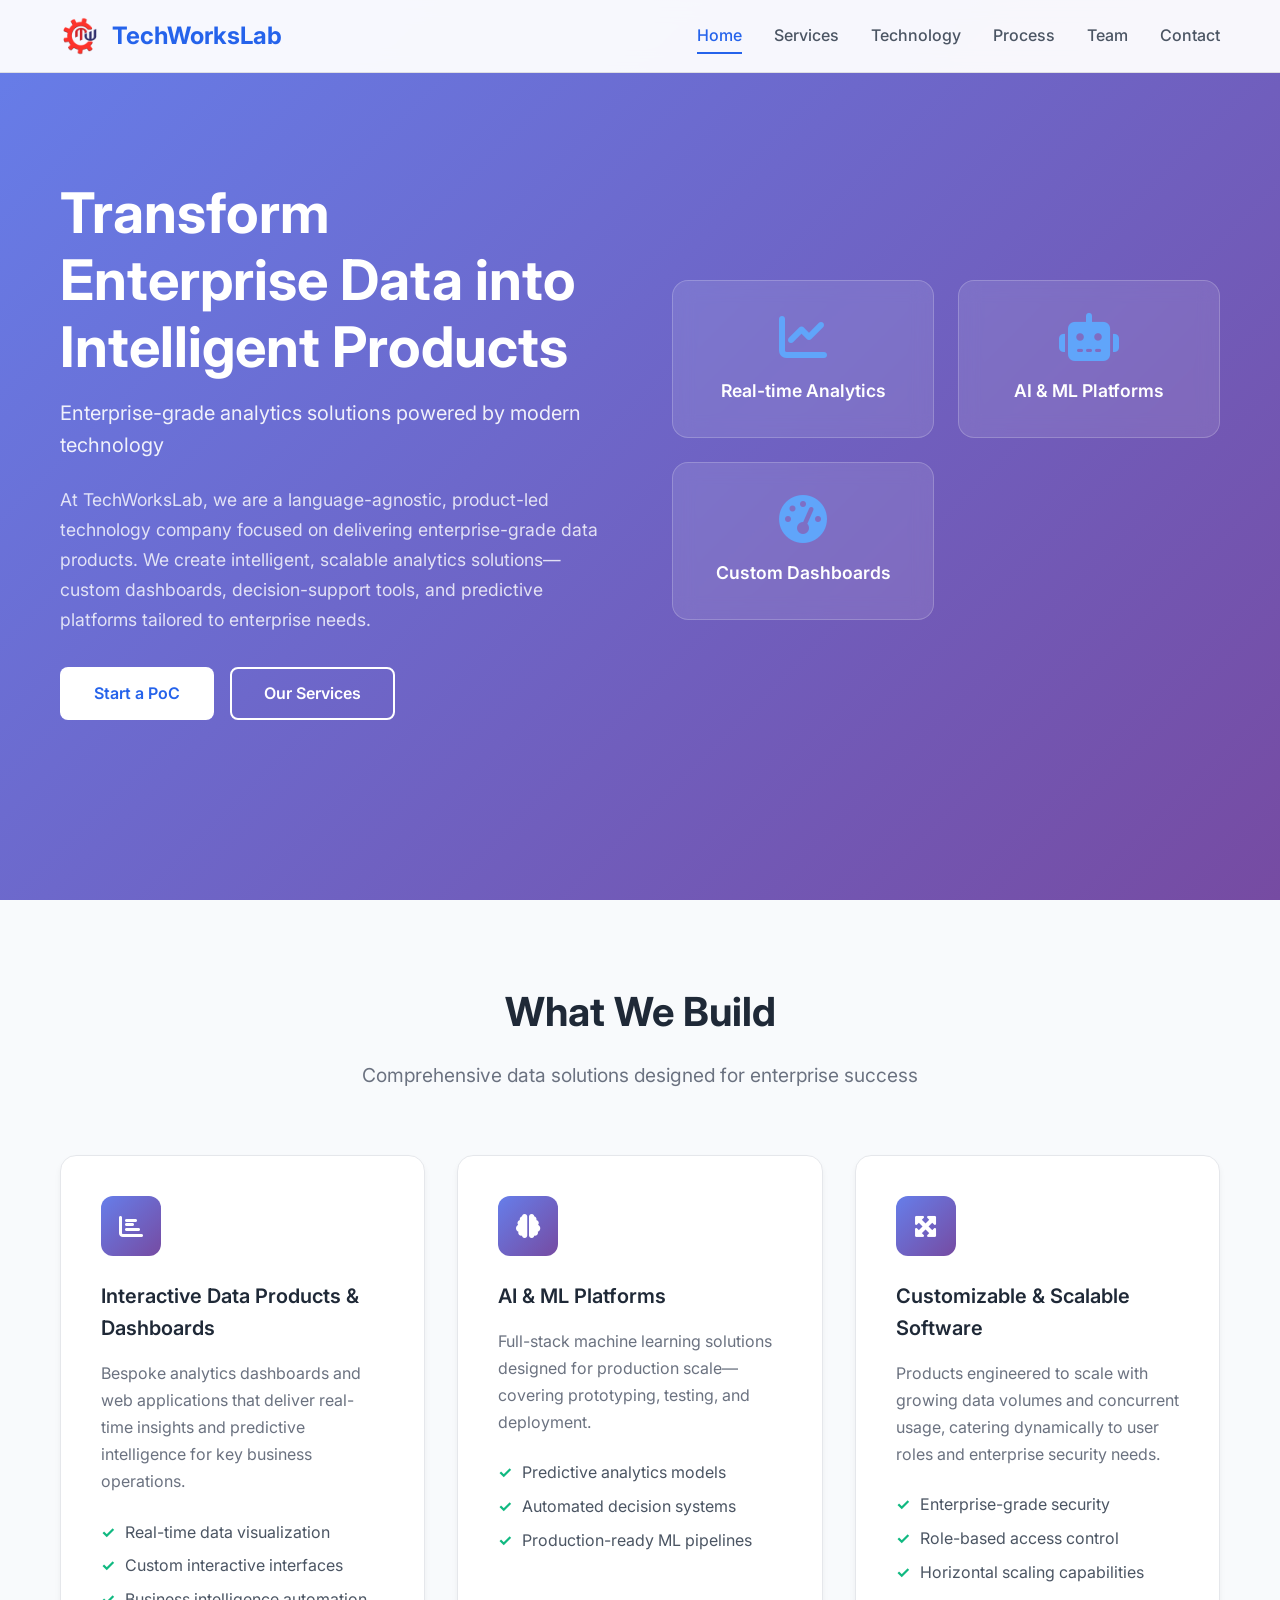
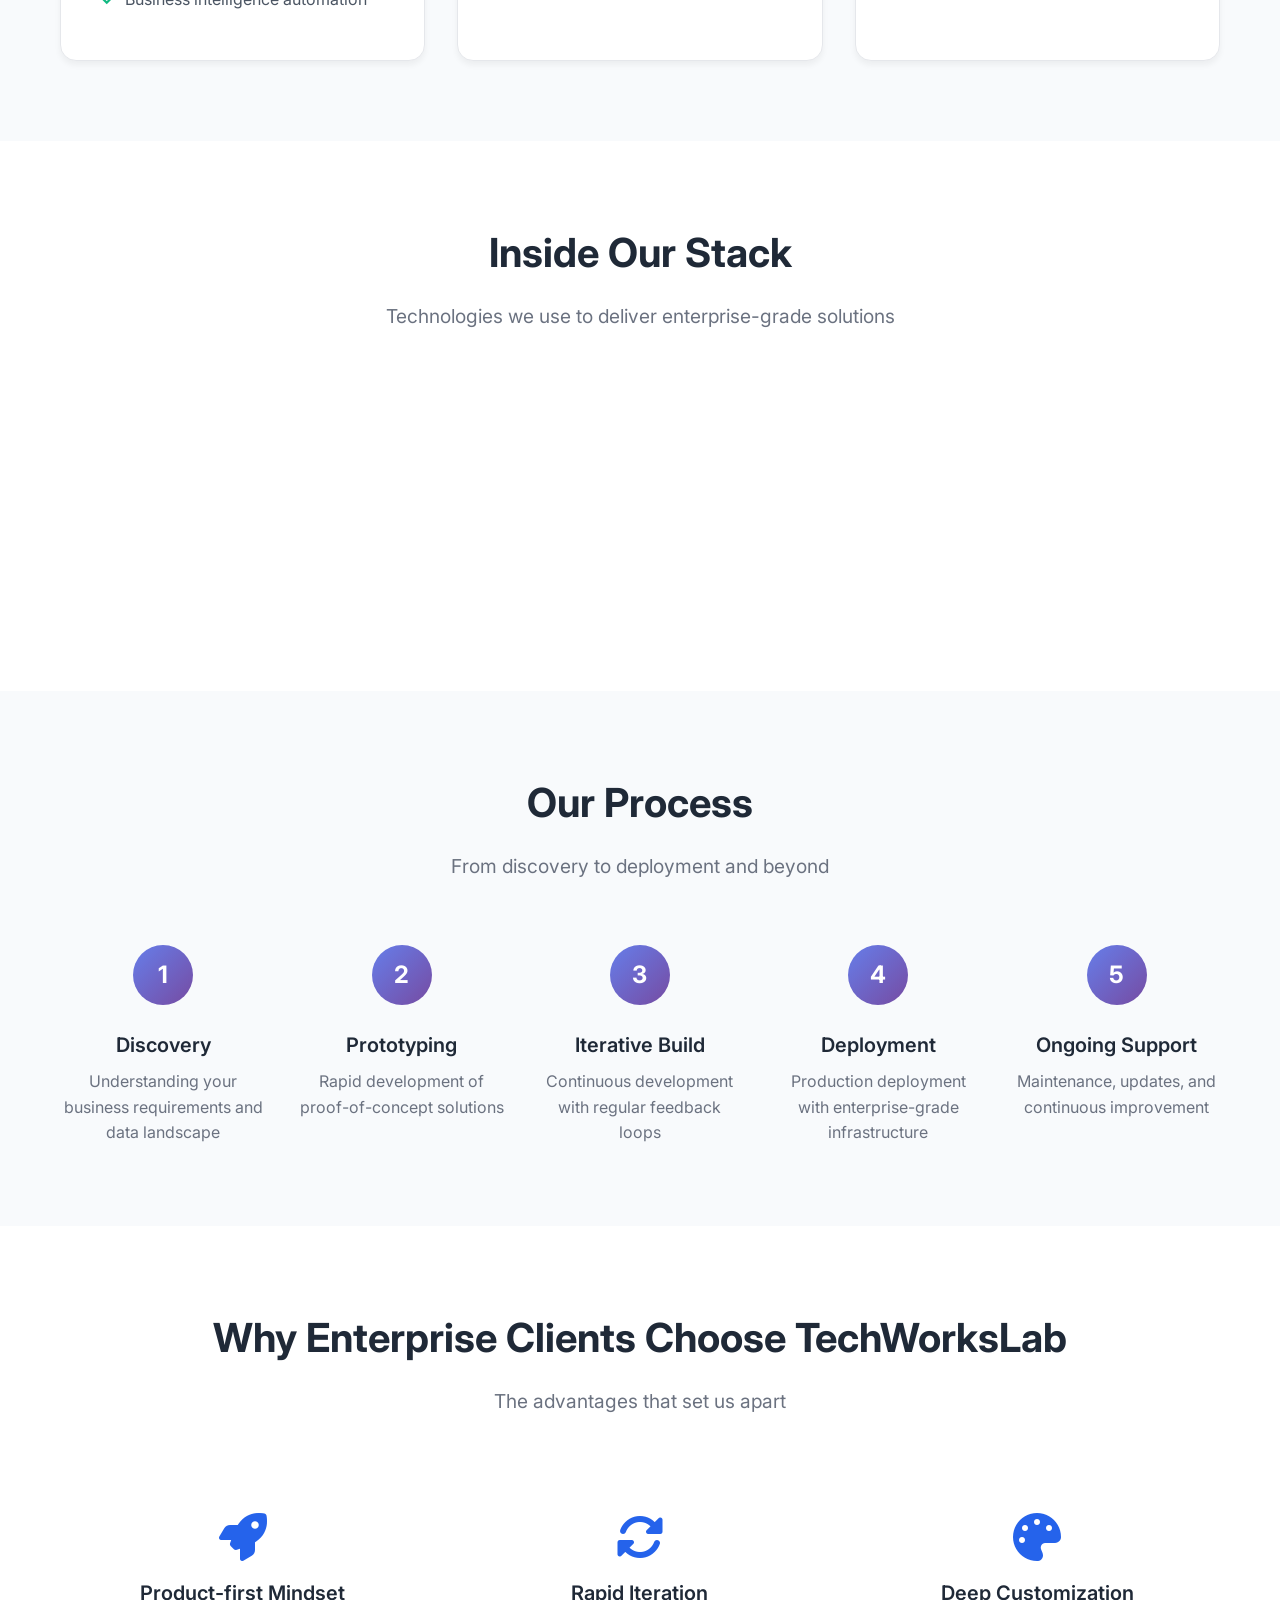
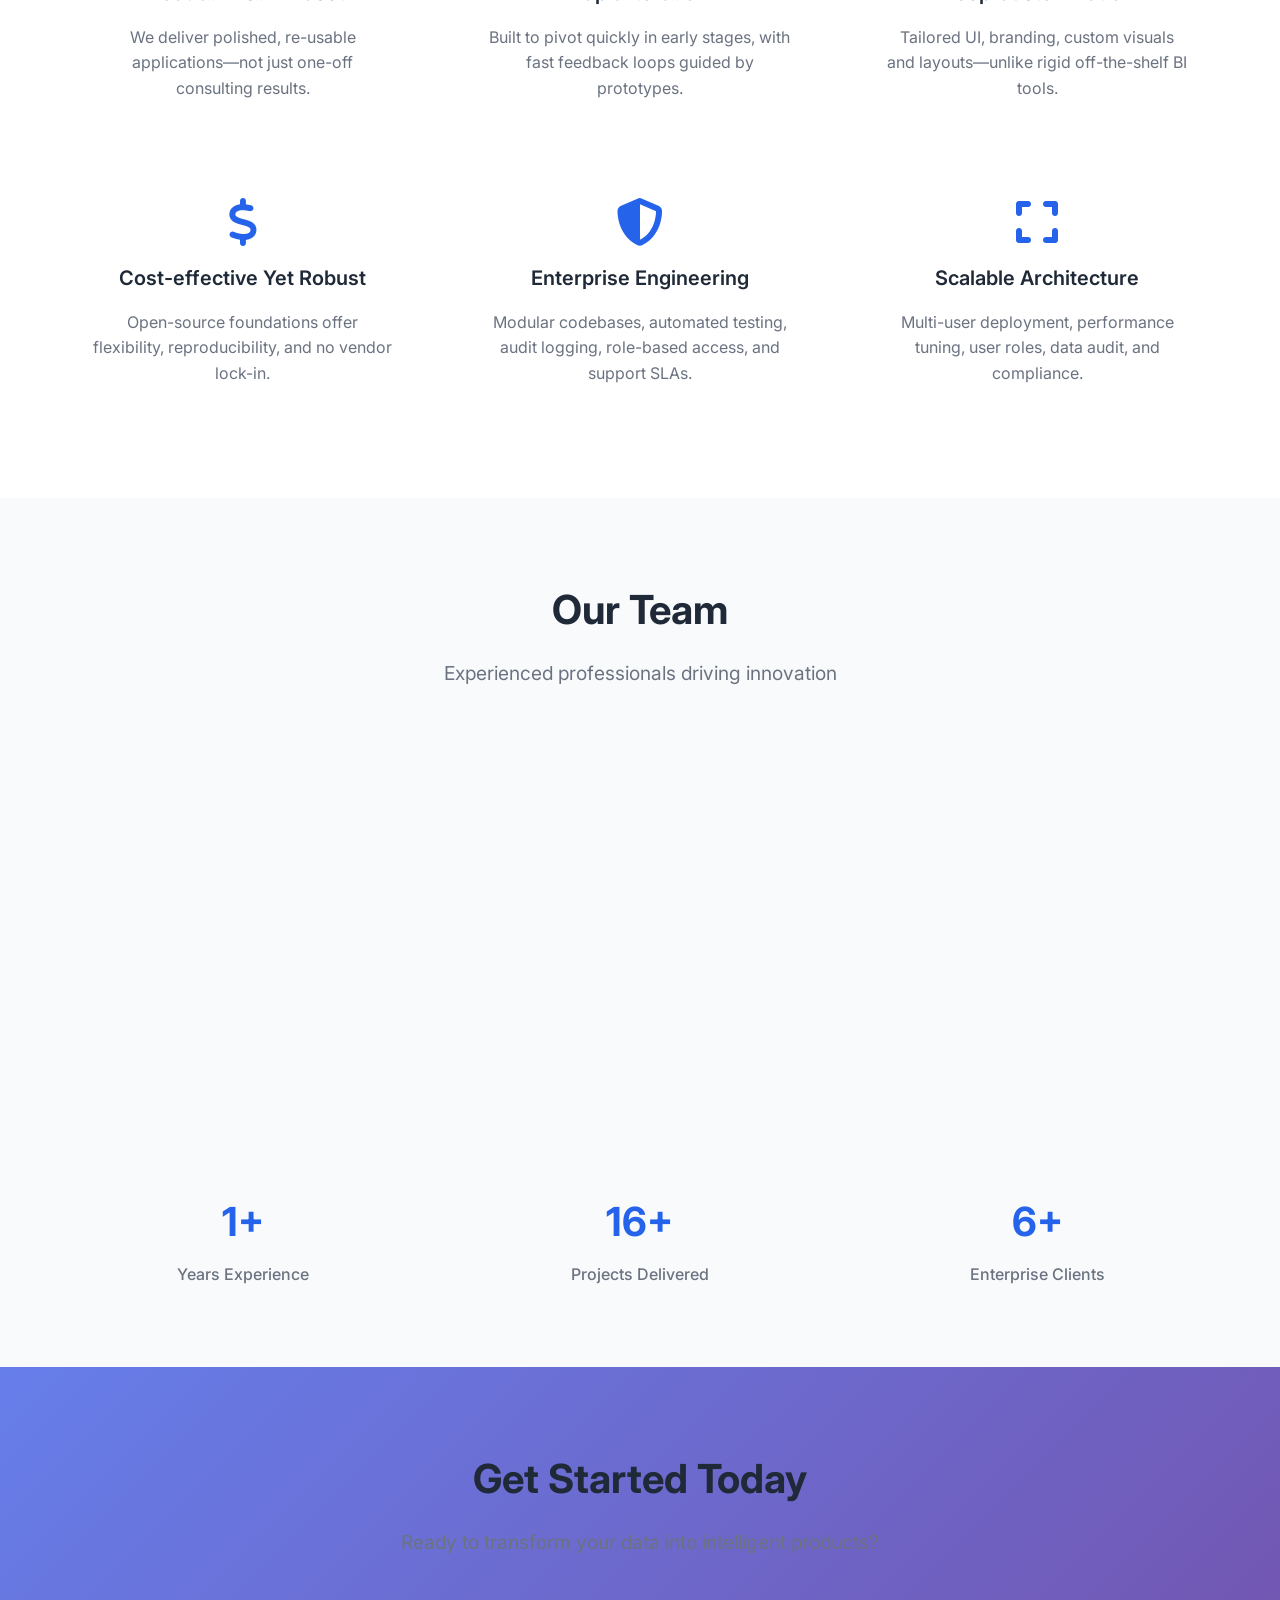
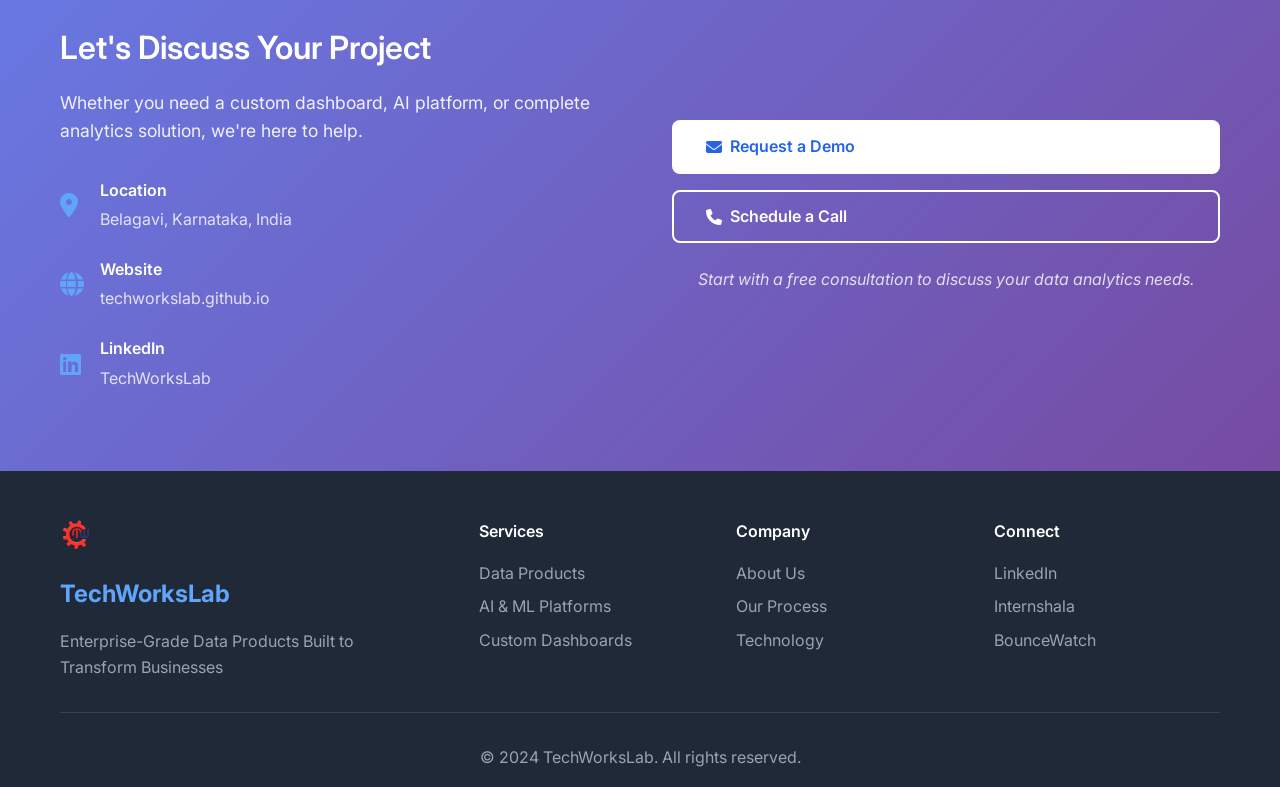
==== index.html @ 5e7a7d01 "v1" ====
<!DOCTYPE html>
<html lang="en">
<head>
    <meta charset="UTF-8">
    <meta name="viewport" content="width=device-width, initial-scale=1.0">
    <title>TechWorksLab - Enterprise-Grade Data Products</title>
    <meta name="description" content="TechWorksLab delivers enterprise-grade AI and analytics applications using R Shiny and Python. Transform your data into intelligent products.">
    <meta name="keywords" content="data analytics, R Shiny, Python, AI, ML, dashboards, enterprise software, data visualization, business intelligence">
    <meta name="author" content="TechWorksLab">
    
    <!-- Open Graph / Facebook -->
    <meta property="og:type" content="website">
    <meta property="og:url" content="https://techworkslab.github.io/">
    <meta property="og:title" content="TechWorksLab - Enterprise-Grade Data Products">
    <meta property="og:description" content="Transform enterprise data into intelligent products powered by modern analytics. Custom dashboards, AI platforms, and scalable solutions.">
    <meta property="og:image" content="https://techworkslab.github.io/og-image.jpg">

    <!-- Twitter -->
    <meta property="twitter:card" content="summary_large_image">
    <meta property="twitter:url" content="https://techworkslab.github.io/">
    <meta property="twitter:title" content="TechWorksLab - Enterprise-Grade Data Products">
    <meta property="twitter:description" content="Transform enterprise data into intelligent products powered by modern analytics.">
    <meta property="twitter:image" content="https://techworkslab.github.io/og-image.jpg">
    
    <!-- Favicon -->
    <link rel="icon" type="image/x-icon" href="data:image/svg+xml,<svg xmlns=%22http://www.w3.org/2000/svg%22 viewBox=%220 0 100 100%22><text y=%22.9em%22 font-size=%2290%22>🔬</text></svg>">
    
    <link rel="stylesheet" href="styles.css">
    <link href="https://fonts.googleapis.com/css2?family=Inter:wght@300;400;500;600;700&display=swap" rel="stylesheet">
    <link rel="stylesheet" href="https://cdnjs.cloudflare.com/ajax/libs/font-awesome/6.4.0/css/all.min.css">
</head>
<body>
    <!-- Navigation -->
    <nav class="navbar">
        <div class="container">
            <div class="nav-brand">
                <img src="logo.png" alt="TechWorksLab" class="logo">
                <h2>TechWorksLab</h2>
            </div>
            <div class="nav-menu" id="nav-menu">
                <a href="#home" class="nav-link">Home</a>
                <a href="#services" class="nav-link">Services</a>
                <a href="#technology" class="nav-link">Technology</a>
                <a href="#process" class="nav-link">Process</a>
                <a href="#team" class="nav-link">Team</a>
                <a href="#contact" class="nav-link">Contact</a>
            </div>
            <div class="nav-toggle" id="nav-toggle">
                <span></span>
                <span></span>
                <span></span>
            </div>
        </div>
    </nav>

    <!-- Hero Section -->
    <section id="home" class="hero">
        <div class="container">
            <div class="hero-content">
                <h1 class="hero-title">Transform Enterprise Data into Intelligent Products</h1>
                <p class="hero-subtitle">Enterprise-grade analytics solutions powered by modern technology</p>
                <p class="hero-description">
                    At TechWorksLab, we are a language-agnostic, product-led technology company focused on delivering 
                    enterprise-grade data products. We create intelligent, scalable analytics solutions—custom dashboards, 
                    decision-support tools, and predictive platforms tailored to enterprise needs.
                </p>
                <div class="hero-buttons">
                    <a href="#contact" class="btn btn-primary">Start a PoC</a>
                    <a href="#services" class="btn btn-secondary">Our Services</a>
                </div>
            </div>
            <div class="hero-visual">
                <div class="hero-card">
                    <i class="fas fa-chart-line"></i>
                    <h3>Real-time Analytics</h3>
                </div>
                <div class="hero-card">
                    <i class="fas fa-robot"></i>
                    <h3>AI & ML Platforms</h3>
                </div>
                <div class="hero-card">
                    <i class="fas fa-tachometer-alt"></i>
                    <h3>Custom Dashboards</h3>
                </div>
            </div>
        </div>
    </section>

    <!-- Services Section -->
    <section id="services" class="services">
        <div class="container">
            <div class="section-header">
                <h2>What We Build</h2>
                <p>Comprehensive data solutions designed for enterprise success</p>
            </div>
            <div class="services-grid">
                <div class="service-card">
                    <div class="service-icon">
                        <i class="fas fa-chart-bar"></i>
                    </div>
                    <h3>Interactive Data Products & Dashboards</h3>
                    <p>Bespoke analytics dashboards and web applications that deliver real-time insights and predictive intelligence for key business operations.</p>
                    <ul>
                        <li>Real-time data visualization</li>
                        <li>Custom interactive interfaces</li>
                        <li>Business intelligence automation</li>
                    </ul>
                </div>
                <div class="service-card">
                    <div class="service-icon">
                        <i class="fas fa-brain"></i>
                    </div>
                    <h3>AI & ML Platforms</h3>
                    <p>Full-stack machine learning solutions designed for production scale—covering prototyping, testing, and deployment.</p>
                    <ul>
                        <li>Predictive analytics models</li>
                        <li>Automated decision systems</li>
                        <li>Production-ready ML pipelines</li>
                    </ul>
                </div>
                <div class="service-card">
                    <div class="service-icon">
                        <i class="fas fa-expand-arrows-alt"></i>
                    </div>
                    <h3>Customizable & Scalable Software</h3>
                    <p>Products engineered to scale with growing data volumes and concurrent usage, catering dynamically to user roles and enterprise security needs.</p>
                    <ul>
                        <li>Enterprise-grade security</li>
                        <li>Role-based access control</li>
                        <li>Horizontal scaling capabilities</li>
                    </ul>
                </div>
            </div>
        </div>
    </section>

    <!-- Technology Stack Section -->
    <section id="technology" class="technology">
        <div class="container">
            <div class="section-header">
                <h2>Inside Our Stack</h2>
                <p>Technologies we use to deliver enterprise-grade solutions</p>
            </div>
            <div class="tech-content">
                <div class="tech-categories">
                    <div class="tech-category">
                        <h3><i class="fab fa-r-project"></i> R Ecosystem</h3>
                        <div class="tech-items">
                            <span class="tech-item">R Shiny</span>
                            <span class="tech-item">Shiny Server</span>
                            <span class="tech-item">Posit Connect</span>
                            <span class="tech-item">R Markdown</span>
                        </div>
                        <p>For rapid prototyping and interactive dashboards</p>
                    </div>
                    <div class="tech-category">
                        <h3><i class="fab fa-python"></i> Python Ecosystem</h3>
                        <div class="tech-items">
                            <span class="tech-item">Flask</span>
                            <span class="tech-item">Dash</span>
                            <span class="tech-item">Scikit-learn</span>
                            <span class="tech-item">TensorFlow</span>
                        </div>
                        <p>For large-scale data engineering and ML development</p>
                    </div>
                    <div class="tech-category">
                        <h3><i class="fas fa-cloud"></i> Deployment & DevOps</h3>
                        <div class="tech-items">
                            <span class="tech-item">CI/CD</span>
                            <span class="tech-item">Docker</span>
                            <span class="tech-item">Cloud Platforms</span>
                            <span class="tech-item">Infrastructure Automation</span>
                        </div>
                        <p>Enterprise deployment and infrastructure management</p>
                    </div>
                </div>
            </div>
        </div>
    </section>

    <!-- Process Section -->
    <section id="process" class="process">
        <div class="container">
            <div class="section-header">
                <h2>Our Process</h2>
                <p>From discovery to deployment and beyond</p>
            </div>
            <div class="process-timeline">
                <div class="process-step">
                    <div class="step-number">1</div>
                    <div class="step-content">
                        <h3>Discovery</h3>
                        <p>Understanding your business requirements and data landscape</p>
                    </div>
                </div>
                <div class="process-step">
                    <div class="step-number">2</div>
                    <div class="step-content">
                        <h3>Prototyping</h3>
                        <p>Rapid development of proof-of-concept solutions</p>
                    </div>
                </div>
                <div class="process-step">
                    <div class="step-number">3</div>
                    <div class="step-content">
                        <h3>Iterative Build</h3>
                        <p>Continuous development with regular feedback loops</p>
                    </div>
                </div>
                <div class="process-step">
                    <div class="step-number">4</div>
                    <div class="step-content">
                        <h3>Deployment</h3>
                        <p>Production deployment with enterprise-grade infrastructure</p>
                    </div>
                </div>
                <div class="process-step">
                    <div class="step-number">5</div>
                    <div class="step-content">
                        <h3>Ongoing Support</h3>
                        <p>Maintenance, updates, and continuous improvement</p>
                    </div>
                </div>
            </div>
        </div>
    </section>

    <!-- Why Choose Us Section -->
    <section class="why-choose-us">
        <div class="container">
            <div class="section-header">
                <h2>Why Enterprise Clients Choose TechWorksLab</h2>
                <p>The advantages that set us apart</p>
            </div>
            <div class="advantages-grid">
                <div class="advantage-card">
                    <i class="fas fa-rocket"></i>
                    <h3>Product-first Mindset</h3>
                    <p>We deliver polished, re-usable applications—not just one-off consulting results.</p>
                </div>
                <div class="advantage-card">
                    <i class="fas fa-sync-alt"></i>
                    <h3>Rapid Iteration</h3>
                    <p>Built to pivot quickly in early stages, with fast feedback loops guided by prototypes.</p>
                </div>
                <div class="advantage-card">
                    <i class="fas fa-palette"></i>
                    <h3>Deep Customization</h3>
                    <p>Tailored UI, branding, custom visuals and layouts—unlike rigid off-the-shelf BI tools.</p>
                </div>
                <div class="advantage-card">
                    <i class="fas fa-dollar-sign"></i>
                    <h3>Cost-effective Yet Robust</h3>
                    <p>Open-source foundations offer flexibility, reproducibility, and no vendor lock-in.</p>
                </div>
                <div class="advantage-card">
                    <i class="fas fa-shield-alt"></i>
                    <h3>Enterprise Engineering</h3>
                    <p>Modular codebases, automated testing, audit logging, role-based access, and support SLAs.</p>
                </div>
                <div class="advantage-card">
                    <i class="fas fa-expand"></i>
                    <h3>Scalable Architecture</h3>
                    <p>Multi-user deployment, performance tuning, user roles, data audit, and compliance.</p>
                </div>
            </div>
        </div>
    </section>

    <!-- Team Section -->
    <section id="team" class="team">
        <div class="container">
            <div class="section-header">
                <h2>Our Team</h2>
                <p>Experienced professionals driving innovation</p>
            </div>
            <div class="team-content">
                <div class="team-member">
                    <div class="member-image">
                        <i class="fas fa-user-circle"></i>
                    </div>
                    <h3>Pawan Mali</h3>
                    <p class="member-role">Founder & CEO</p>
                    <p class="member-bio">Expert in R, Python, AI/ML with extensive experience in enterprise data solutions and product development.</p>
                    <div class="member-links">
                        <a href="https://coffeemug.ai/contact/pawanramamali/" target="_blank" rel="noopener"><i class="fas fa-globe"></i></a>
                        <a href="https://in.linkedin.com/company/techworkslab" target="_blank" rel="noopener"><i class="fab fa-linkedin"></i></a>
                    </div>
                </div>
            </div>
            <div class="team-stats">
                <div class="stat">
                    <h3>5+</h3>
                    <p>Years Experience</p>
                </div>
                <div class="stat">
                    <h3>50+</h3>
                    <p>Projects Delivered</p>
                </div>
                <div class="stat">
                    <h3>20+</h3>
                    <p>Enterprise Clients</p>
                </div>
            </div>
        </div>
    </section>

    <!-- Contact Section -->
    <section id="contact" class="contact">
        <div class="container">
            <div class="section-header">
                <h2>Get Started Today</h2>
                <p>Ready to transform your data into intelligent products?</p>
            </div>
            <div class="contact-content">
                <div class="contact-info">
                    <h3>Let's Discuss Your Project</h3>
                    <p>Whether you need a custom dashboard, AI platform, or complete analytics solution, we're here to help.</p>
                    <div class="contact-methods">
                        <div class="contact-method">
                            <i class="fas fa-map-marker-alt"></i>
                            <div>
                                <h4>Location</h4>
                                <p>Belagavi, Karnataka, India</p>
                            </div>
                        </div>
                        <div class="contact-method">
                            <i class="fas fa-globe"></i>
                            <div>
                                <h4>Website</h4>
                                <p><a href="https://techworkslab.github.io">techworkslab.github.io</a></p>
                            </div>
                        </div>
                        <div class="contact-method">
                            <i class="fab fa-linkedin"></i>
                            <div>
                                <h4>LinkedIn</h4>
                                <p><a href="https://in.linkedin.com/company/techworkslab" target="_blank" rel="noopener">TechWorksLab</a></p>
                            </div>
                        </div>
                    </div>
                </div>
                <div class="contact-cta">
                    <div class="cta-buttons">
                        <a href="mailto:info@techworks.ai" class="btn btn-primary">
                            <i class="fas fa-envelope"></i>
                            Request a Demo
                        </a>
                        <a href="tel:+918105683683" class="btn btn-secondary">
                            <i class="fas fa-phone"></i>
                            Schedule a Call
                        </a>
                    </div>
                    <p class="cta-note">Start with a free consultation to discuss your data analytics needs.</p>
                </div>
            </div>
        </div>
    </section>

    <!-- Footer -->
    <footer class="footer">
        <div class="container">
            <div class="footer-content">
                <div class="footer-brand">
                    <img src="logo.png" alt="TechWorksLab" class="footer-logo">
                    <h3>TechWorksLab</h3>
                    <p>Enterprise-Grade Data Products Built to Transform Businesses</p>
                </div>
                <div class="footer-links">
                    <div class="footer-section">
                        <h4>Services</h4>
                        <a href="#services">Data Products</a>
                        <a href="#services">AI & ML Platforms</a>
                        <a href="#services">Custom Dashboards</a>
                    </div>
                    <div class="footer-section">
                        <h4>Company</h4>
                        <a href="#team">About Us</a>
                        <a href="#process">Our Process</a>
                        <a href="#technology">Technology</a>
                    </div>
                    <div class="footer-section">
                        <h4>Connect</h4>
                        <a href="https://in.linkedin.com/company/techworkslab" target="_blank" rel="noopener">LinkedIn</a>
                        <a href="https://internshala.com/company/techworkslab-private-limited-1587458842/" target="_blank" rel="noopener">Internshala</a>
                        <a href="https://www.bouncewatch.com/explore/startup/techworkslab" target="_blank" rel="noopener">BounceWatch</a>
                    </div>
                </div>
            </div>
            <div class="footer-bottom">
                <p>&copy; 2024 TechWorksLab. All rights reserved.</p>
            </div>
        </div>
    </footer>

    <script src="script.js"></script>
</body>
</html>
---- styles.css ----
/* Reset and Base Styles */
* {
    margin: 0;
    padding: 0;
    box-sizing: border-box;
}

html {
    scroll-behavior: smooth;
}

body {
    font-family: 'Inter', sans-serif;
    line-height: 1.6;
    color: #333;
    background-color: #ffffff;
}

/* Container */
.container {
    max-width: 1200px;
    margin: 0 auto;
    padding: 0 20px;
}

/* Navigation */
.navbar {
    position: fixed;
    top: 0;
    width: 100%;
    background: rgba(255, 255, 255, 0.95);
    backdrop-filter: blur(10px);
    border-bottom: 1px solid rgba(0, 0, 0, 0.1);
    z-index: 1000;
    transition: all 0.3s ease;
}

.navbar .container {
    display: flex;
    justify-content: space-between;
    align-items: center;
    padding: 1rem 20px;
}

.nav-brand {
    display: flex;
    align-items: center;
    gap: 0.75rem;
}

.nav-brand .logo {
    height: 40px;
    width: auto;
}

.nav-brand h2 {
    font-size: 1.5rem;
    font-weight: 700;
    color: #2563eb;
    margin: 0;
}

.nav-menu {
    display: flex;
    gap: 2rem;
}

.nav-link {
    text-decoration: none;
    color: #4b5563;
    font-weight: 500;
    transition: color 0.3s ease;
    position: relative;
}

.nav-link:hover {
    color: #2563eb;
}

.nav-link::after {
    content: '';
    position: absolute;
    width: 0;
    height: 2px;
    bottom: -5px;
    left: 0;
    background-color: #2563eb;
    transition: width 0.3s ease;
}

.nav-link:hover::after {
    width: 100%;
}

.nav-toggle {
    display: none;
    flex-direction: column;
    cursor: pointer;
}

.nav-toggle span {
    width: 25px;
    height: 3px;
    background: #333;
    margin: 3px 0;
    transition: 0.3s;
}

/* Hero Section */
.hero {
    min-height: 100vh;
    background: linear-gradient(135deg, #667eea 0%, #764ba2 100%);
    display: flex;
    align-items: center;
    color: white;
    padding-top: 80px;
}

.hero .container {
    display: grid;
    grid-template-columns: 1fr 1fr;
    gap: 4rem;
    align-items: center;
}

.hero-title {
    font-size: 3.5rem;
    font-weight: 700;
    line-height: 1.2;
    margin-bottom: 1rem;
}

.hero-subtitle {
    font-size: 1.25rem;
    margin-bottom: 1.5rem;
    color: rgba(255, 255, 255, 0.9);
}

.hero-description {
    font-size: 1.1rem;
    margin-bottom: 2rem;
    color: rgba(255, 255, 255, 0.8);
    line-height: 1.7;
}

.hero-buttons {
    display: flex;
    gap: 1rem;
    flex-wrap: wrap;
}

.btn {
    display: inline-flex;
    align-items: center;
    gap: 0.5rem;
    padding: 0.75rem 2rem;
    border-radius: 8px;
    text-decoration: none;
    font-weight: 600;
    transition: all 0.3s ease;
    border: 2px solid transparent;
}

.btn-primary {
    background: #ffffff;
    color: #2563eb;
}

.btn-primary:hover {
    background: #f8fafc;
    transform: translateY(-2px);
    box-shadow: 0 10px 25px rgba(0, 0, 0, 0.2);
}

.btn-secondary {
    background: transparent;
    color: white;
    border-color: white;
}

.btn-secondary:hover {
    background: white;
    color: #2563eb;
    transform: translateY(-2px);
}

.hero-visual {
    display: grid;
    grid-template-columns: repeat(auto-fit, minmax(200px, 1fr));
    gap: 1.5rem;
}

.hero-card {
    background: rgba(255, 255, 255, 0.1);
    backdrop-filter: blur(10px);
    padding: 2rem;
    border-radius: 16px;
    text-align: center;
    border: 1px solid rgba(255, 255, 255, 0.2);
    transition: transform 0.3s ease;
}

.hero-card:hover {
    transform: translateY(-5px);
}

.hero-card i {
    font-size: 3rem;
    margin-bottom: 1rem;
    color: #60a5fa;
}

.hero-card h3 {
    font-size: 1.1rem;
    font-weight: 600;
}

/* Section Styles */
section {
    padding: 5rem 0;
}

.section-header {
    text-align: center;
    margin-bottom: 4rem;
}

.section-header h2 {
    font-size: 2.5rem;
    font-weight: 700;
    color: #1f2937;
    margin-bottom: 1rem;
}

.section-header p {
    font-size: 1.2rem;
    color: #6b7280;
    max-width: 600px;
    margin: 0 auto;
}

/* Services Section */
.services {
    background: #f8fafc;
}

.services-grid {
    display: grid;
    grid-template-columns: repeat(auto-fit, minmax(350px, 1fr));
    gap: 2rem;
}

.service-card {
    background: white;
    padding: 2.5rem;
    border-radius: 16px;
    box-shadow: 0 4px 6px rgba(0, 0, 0, 0.05);
    transition: all 0.3s ease;
    border: 1px solid #e5e7eb;
}

.service-card:hover {
    transform: translateY(-5px);
    box-shadow: 0 20px 25px rgba(0, 0, 0, 0.1);
}

.service-icon {
    display: inline-flex;
    align-items: center;
    justify-content: center;
    width: 60px;
    height: 60px;
    background: linear-gradient(135deg, #667eea 0%, #764ba2 100%);
    border-radius: 12px;
    margin-bottom: 1.5rem;
}

.service-icon i {
    font-size: 1.5rem;
    color: white;
}

.service-card h3 {
    font-size: 1.25rem;
    font-weight: 600;
    color: #1f2937;
    margin-bottom: 1rem;
}

.service-card p {
    color: #6b7280;
    margin-bottom: 1.5rem;
    line-height: 1.7;
}

.service-card ul {
    list-style: none;
}

.service-card li {
    color: #4b5563;
    margin-bottom: 0.5rem;
    position: relative;
    padding-left: 1.5rem;
}

.service-card li::before {
    content: '✓';
    position: absolute;
    left: 0;
    color: #10b981;
    font-weight: bold;
}

/* Technology Section */
.technology {
    background: white;
}

.tech-categories {
    display: grid;
    grid-template-columns: repeat(auto-fit, minmax(300px, 1fr));
    gap: 3rem;
}

.tech-category {
    text-align: center;
}

.tech-category h3 {
    font-size: 1.5rem;
    font-weight: 600;
    color: #1f2937;
    margin-bottom: 1.5rem;
    display: flex;
    align-items: center;
    justify-content: center;
    gap: 0.5rem;
}

.tech-category i {
    font-size: 1.8rem;
    color: #2563eb;
}

.tech-items {
    display: flex;
    flex-wrap: wrap;
    gap: 0.5rem;
    justify-content: center;
    margin-bottom: 1rem;
}

.tech-item {
    background: #e0e7ff;
    color: #3730a3;
    padding: 0.5rem 1rem;
    border-radius: 20px;
    font-size: 0.875rem;
    font-weight: 500;
}

.tech-category p {
    color: #6b7280;
    font-style: italic;
}

/* Process Section */
.process {
    background: #f8fafc;
}

.process-timeline {
    display: grid;
    grid-template-columns: repeat(auto-fit, minmax(200px, 1fr));
    gap: 2rem;
    position: relative;
}

.process-step {
    text-align: center;
    position: relative;
}

.step-number {
    display: inline-flex;
    align-items: center;
    justify-content: center;
    width: 60px;
    height: 60px;
    background: linear-gradient(135deg, #667eea 0%, #764ba2 100%);
    color: white;
    border-radius: 50%;
    font-size: 1.5rem;
    font-weight: 700;
    margin-bottom: 1.5rem;
}

.step-content h3 {
    font-size: 1.25rem;
    font-weight: 600;
    color: #1f2937;
    margin-bottom: 0.5rem;
}

.step-content p {
    color: #6b7280;
    line-height: 1.6;
}

/* Why Choose Us Section */
.why-choose-us {
    background: white;
}

.advantages-grid {
    display: grid;
    grid-template-columns: repeat(auto-fit, minmax(300px, 1fr));
    gap: 2rem;
}

.advantage-card {
    text-align: center;
    padding: 2rem;
    border-radius: 12px;
    transition: transform 0.3s ease;
}

.advantage-card:hover {
    transform: translateY(-3px);
}

.advantage-card i {
    font-size: 3rem;
    color: #2563eb;
    margin-bottom: 1rem;
}

.advantage-card h3 {
    font-size: 1.25rem;
    font-weight: 600;
    color: #1f2937;
    margin-bottom: 1rem;
}

.advantage-card p {
    color: #6b7280;
    line-height: 1.6;
}

/* Team Section */
.team {
    background: #f8fafc;
}

.team-content {
    text-align: center;
    margin-bottom: 3rem;
}

.team-member {
    max-width: 400px;
    margin: 0 auto;
    background: white;
    padding: 2.5rem;
    border-radius: 16px;
    box-shadow: 0 4px 6px rgba(0, 0, 0, 0.05);
}

.member-image i {
    font-size: 4rem;
    color: #6b7280;
    margin-bottom: 1rem;
}

.team-member h3 {
    font-size: 1.5rem;
    font-weight: 600;
    color: #1f2937;
    margin-bottom: 0.5rem;
}

.member-role {
    color: #2563eb;
    font-weight: 500;
    margin-bottom: 1rem;
}

.member-bio {
    color: #6b7280;
    line-height: 1.6;
    margin-bottom: 1.5rem;
}

.member-links {
    display: flex;
    justify-content: center;
    gap: 1rem;
}

.member-links a {
    display: inline-flex;
    align-items: center;
    justify-content: center;
    width: 40px;
    height: 40px;
    background: #2563eb;
    color: white;
    border-radius: 50%;
    text-decoration: none;
    transition: background 0.3s ease;
}

.member-links a:hover {
    background: #1d4ed8;
}

.team-stats {
    display: grid;
    grid-template-columns: repeat(auto-fit, minmax(150px, 1fr));
    gap: 2rem;
    text-align: center;
}

.stat h3 {
    font-size: 2.5rem;
    font-weight: 700;
    color: #2563eb;
    margin-bottom: 0.5rem;
}

.stat p {
    color: #6b7280;
    font-weight: 500;
}

/* Contact Section */
.contact {
    background: linear-gradient(135deg, #667eea 0%, #764ba2 100%);
    color: white;
}

.contact-content {
    display: grid;
    grid-template-columns: 1fr 1fr;
    gap: 4rem;
    align-items: center;
}

.contact-info h3 {
    font-size: 2rem;
    font-weight: 600;
    margin-bottom: 1rem;
}

.contact-info > p {
    font-size: 1.1rem;
    margin-bottom: 2rem;
    color: rgba(255, 255, 255, 0.9);
}

.contact-methods {
    display: flex;
    flex-direction: column;
    gap: 1.5rem;
}

.contact-method {
    display: flex;
    align-items: center;
    gap: 1rem;
}

.contact-method i {
    font-size: 1.5rem;
    color: #60a5fa;
    width: 24px;
}

.contact-method h4 {
    font-weight: 600;
    margin-bottom: 0.25rem;
}

.contact-method p {
    color: rgba(255, 255, 255, 0.8);
}

.contact-method a {
    color: rgba(255, 255, 255, 0.8);
    text-decoration: none;
}

.contact-method a:hover {
    color: white;
}

.contact-cta {
    text-align: center;
}

.cta-buttons {
    display: flex;
    flex-direction: column;
    gap: 1rem;
    margin-bottom: 1.5rem;
}

.cta-note {
    color: rgba(255, 255, 255, 0.8);
    font-style: italic;
}

/* Footer */
.footer {
    background: #1f2937;
    color: white;
    padding: 3rem 0 1rem;
}

.footer-content {
    display: grid;
    grid-template-columns: 1fr 2fr;
    gap: 3rem;
    margin-bottom: 2rem;
}

.footer-logo {
    height: 32px;
    width: auto;
    margin-bottom: 1rem;
}

.footer-brand h3 {
    font-size: 1.5rem;
    font-weight: 700;
    color: #60a5fa;
    margin-bottom: 1rem;
}

.footer-brand p {
    color: #9ca3af;
    line-height: 1.6;
}

.footer-links {
    display: grid;
    grid-template-columns: repeat(auto-fit, minmax(150px, 1fr));
    gap: 2rem;
}

.footer-section h4 {
    font-weight: 600;
    margin-bottom: 1rem;
    color: white;
}

.footer-section a {
    display: block;
    color: #9ca3af;
    text-decoration: none;
    margin-bottom: 0.5rem;
    transition: color 0.3s ease;
}

.footer-section a:hover {
    color: #60a5fa;
}

.footer-bottom {
    text-align: center;
    padding-top: 2rem;
    border-top: 1px solid #374151;
    color: #9ca3af;
}

/* Responsive Design */
@media (max-width: 768px) {
    .nav-menu {
        position: fixed;
        left: -100%;
        top: 80px;
        flex-direction: column;
        background-color: white;
        width: 100%;
        text-align: center;
        transition: 0.3s;
        box-shadow: 0 10px 27px rgba(0, 0, 0, 0.05);
        padding: 2rem 0;
    }

    .nav-menu.active {
        left: 0;
    }

    .nav-toggle {
        display: flex;
    }

    .nav-toggle.active span:nth-child(2) {
        opacity: 0;
    }

    .nav-toggle.active span:nth-child(1) {
        transform: translateY(8px) rotate(45deg);
    }

    .nav-toggle.active span:nth-child(3) {
        transform: translateY(-8px) rotate(-45deg);
    }

    .hero .container {
        grid-template-columns: 1fr;
        text-align: center;
    }

    .hero-title {
        font-size: 2.5rem;
    }

    .hero-buttons {
        justify-content: center;
    }

    .services-grid {
        grid-template-columns: 1fr;
    }

    .tech-categories {
        grid-template-columns: 1fr;
    }

    .process-timeline {
        grid-template-columns: 1fr;
    }

    .advantages-grid {
        grid-template-columns: 1fr;
    }

    .contact-content {
        grid-template-columns: 1fr;
        text-align: center;
    }

    .footer-content {
        grid-template-columns: 1fr;
        text-align: center;
    }

    .section-header h2 {
        font-size: 2rem;
    }

    section {
        padding: 3rem 0;
    }
}

@media (max-width: 480px) {
    .container {
        padding: 0 15px;
    }

    .hero-title {
        font-size: 2rem;
    }

    .hero-subtitle {
        font-size: 1.1rem;
    }

    .btn {
        padding: 0.6rem 1.5rem;
        font-size: 0.9rem;
    }

    .service-card {
        padding: 2rem;
    }

    .team-member {
        padding: 2rem;
    }
}

/* Smooth animations */
@keyframes fadeInUp {
    from {
        opacity: 0;
        transform: translateY(30px);
    }
    to {
        opacity: 1;
        transform: translateY(0);
    }
}

.service-card,
.advantage-card,
.process-step {
    animation: fadeInUp 0.6s ease forwards;
}

/* Scroll indicator */
.navbar.scrolled {
    background: rgba(255, 255, 255, 0.98);
    box-shadow: 0 2px 20px rgba(0, 0, 0, 0.1);
}
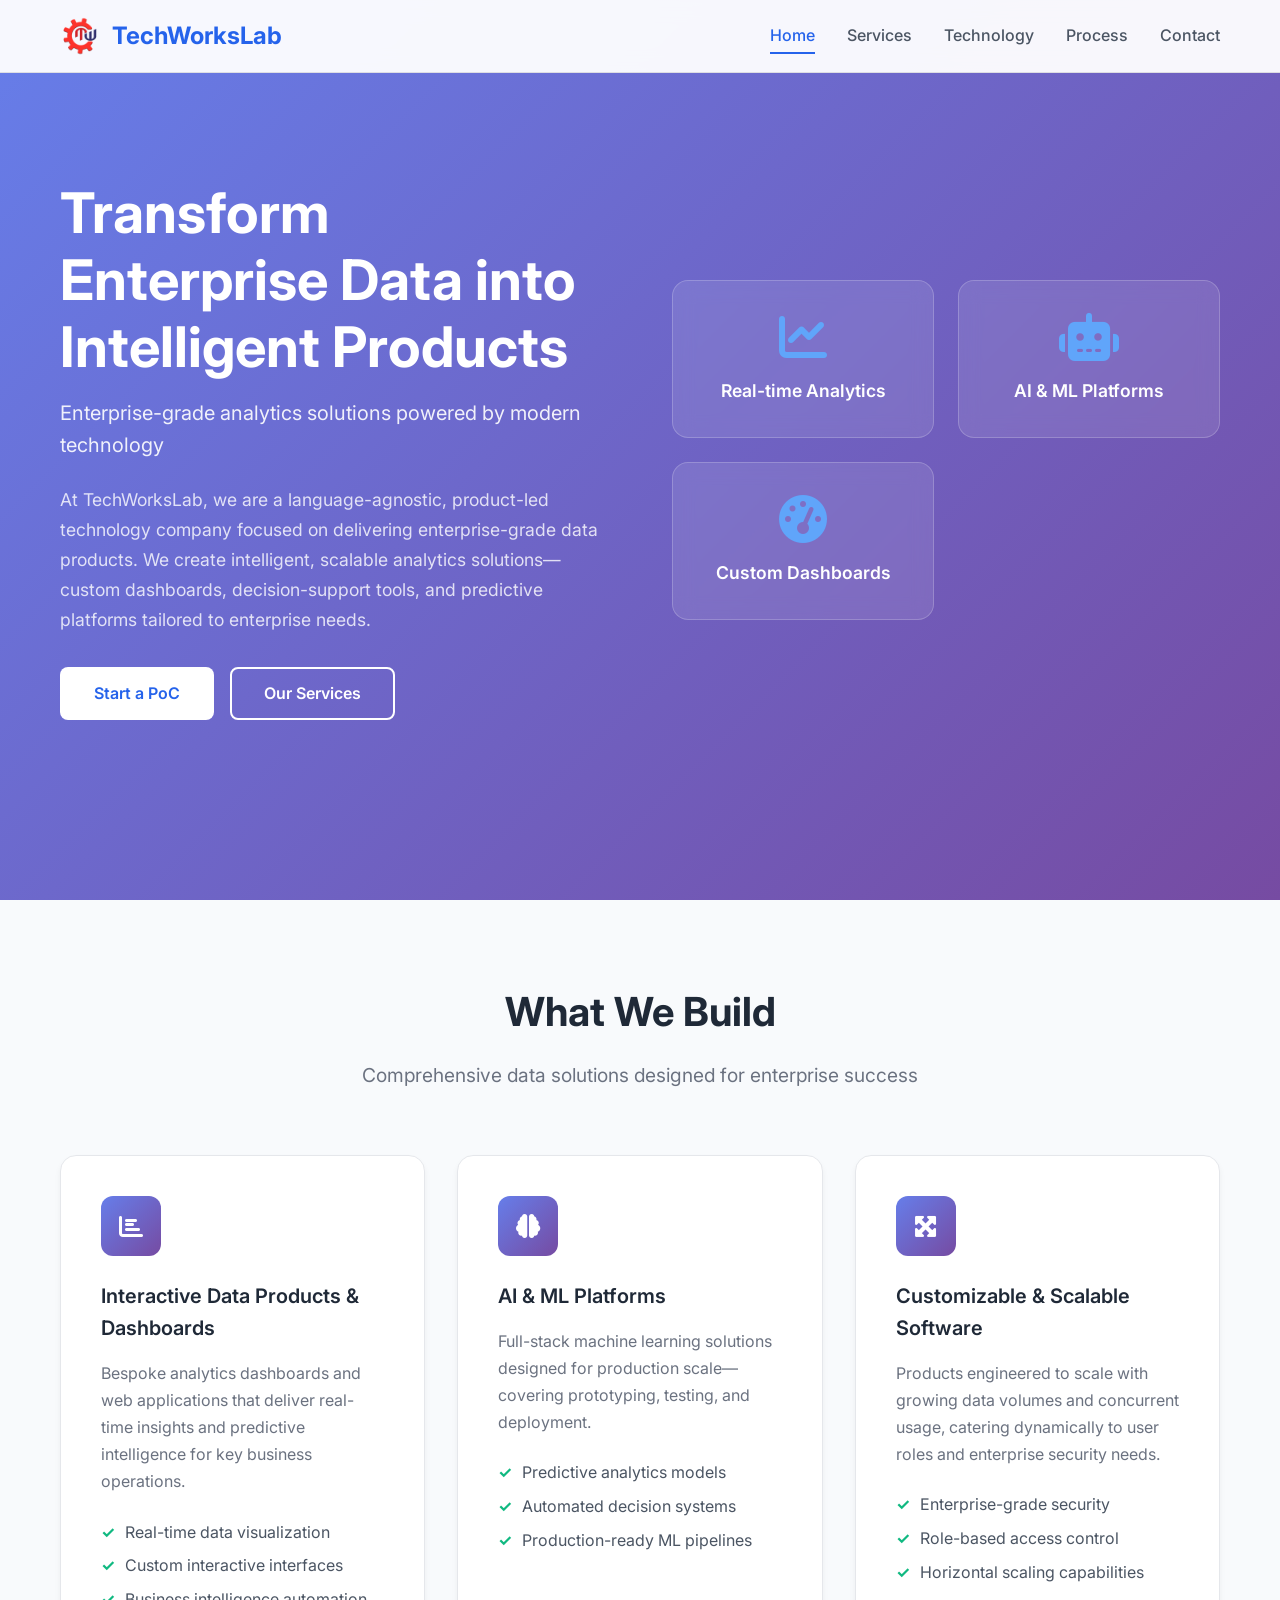
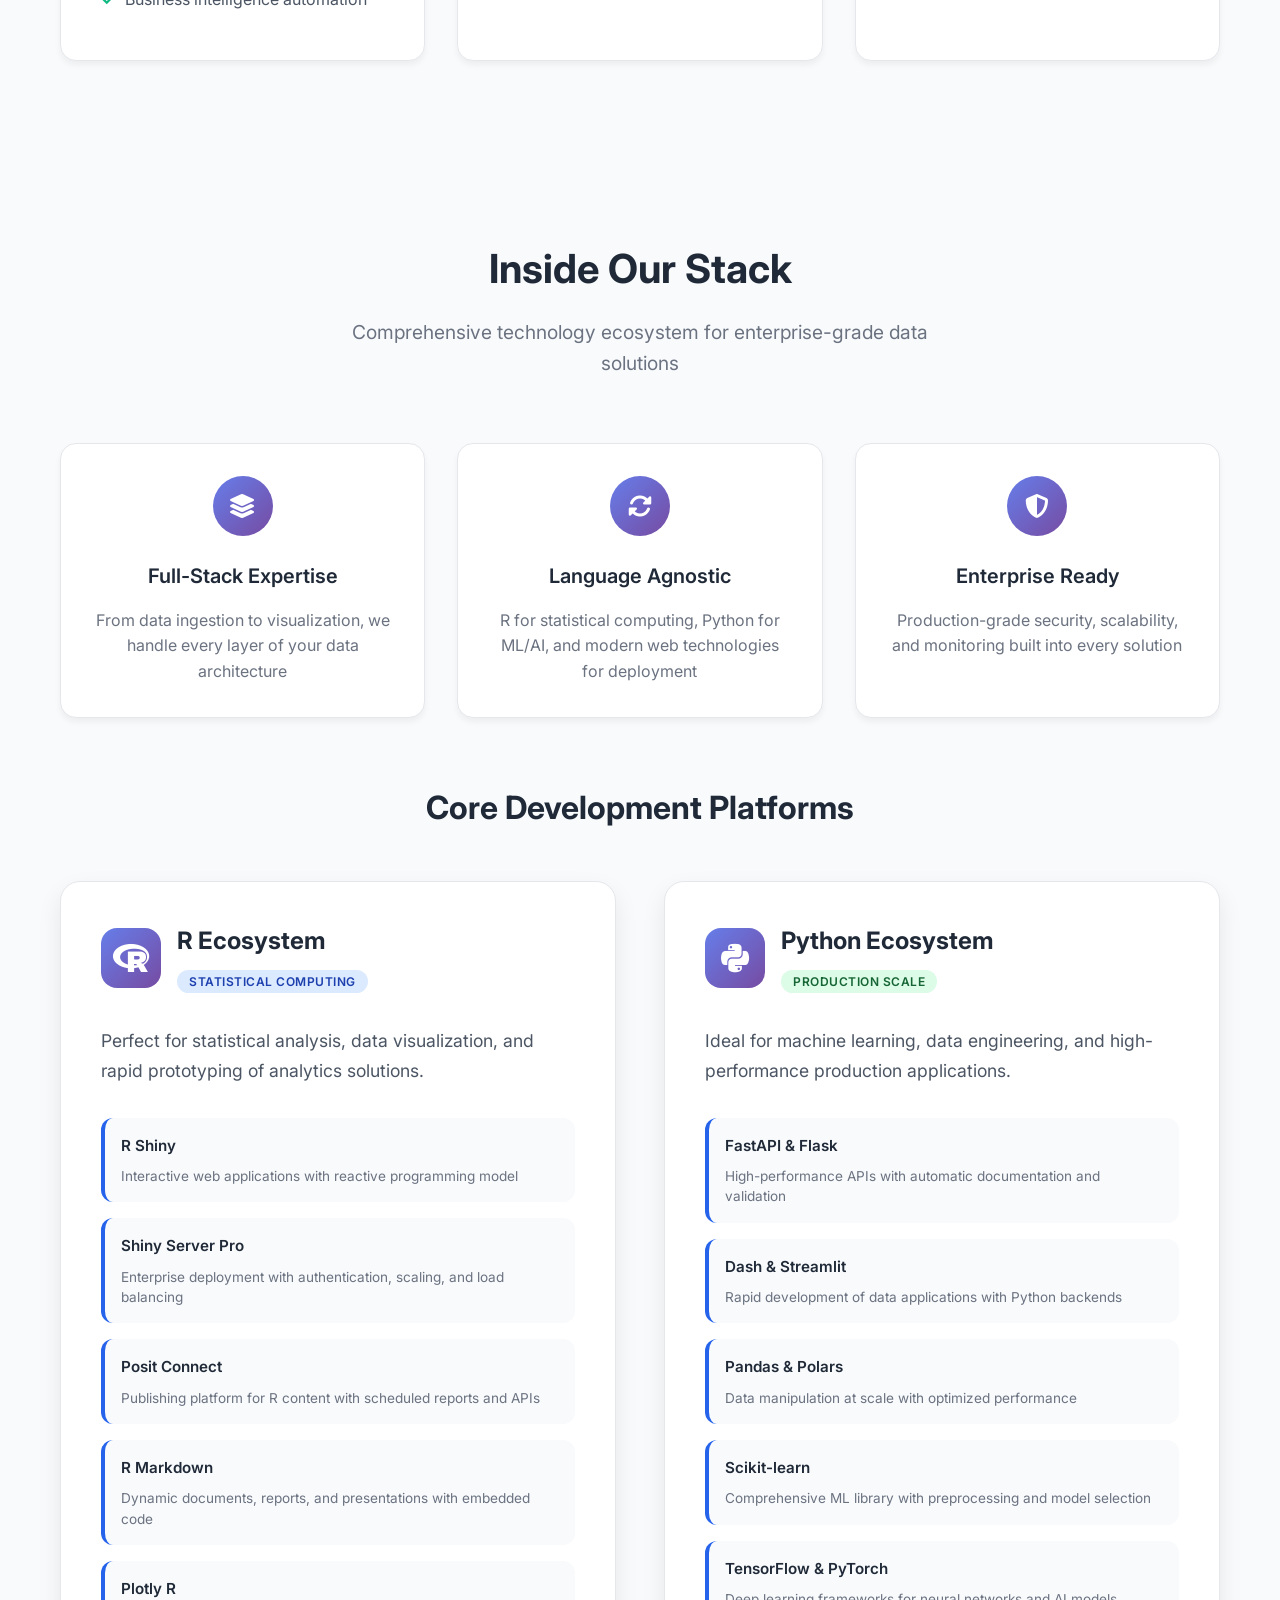
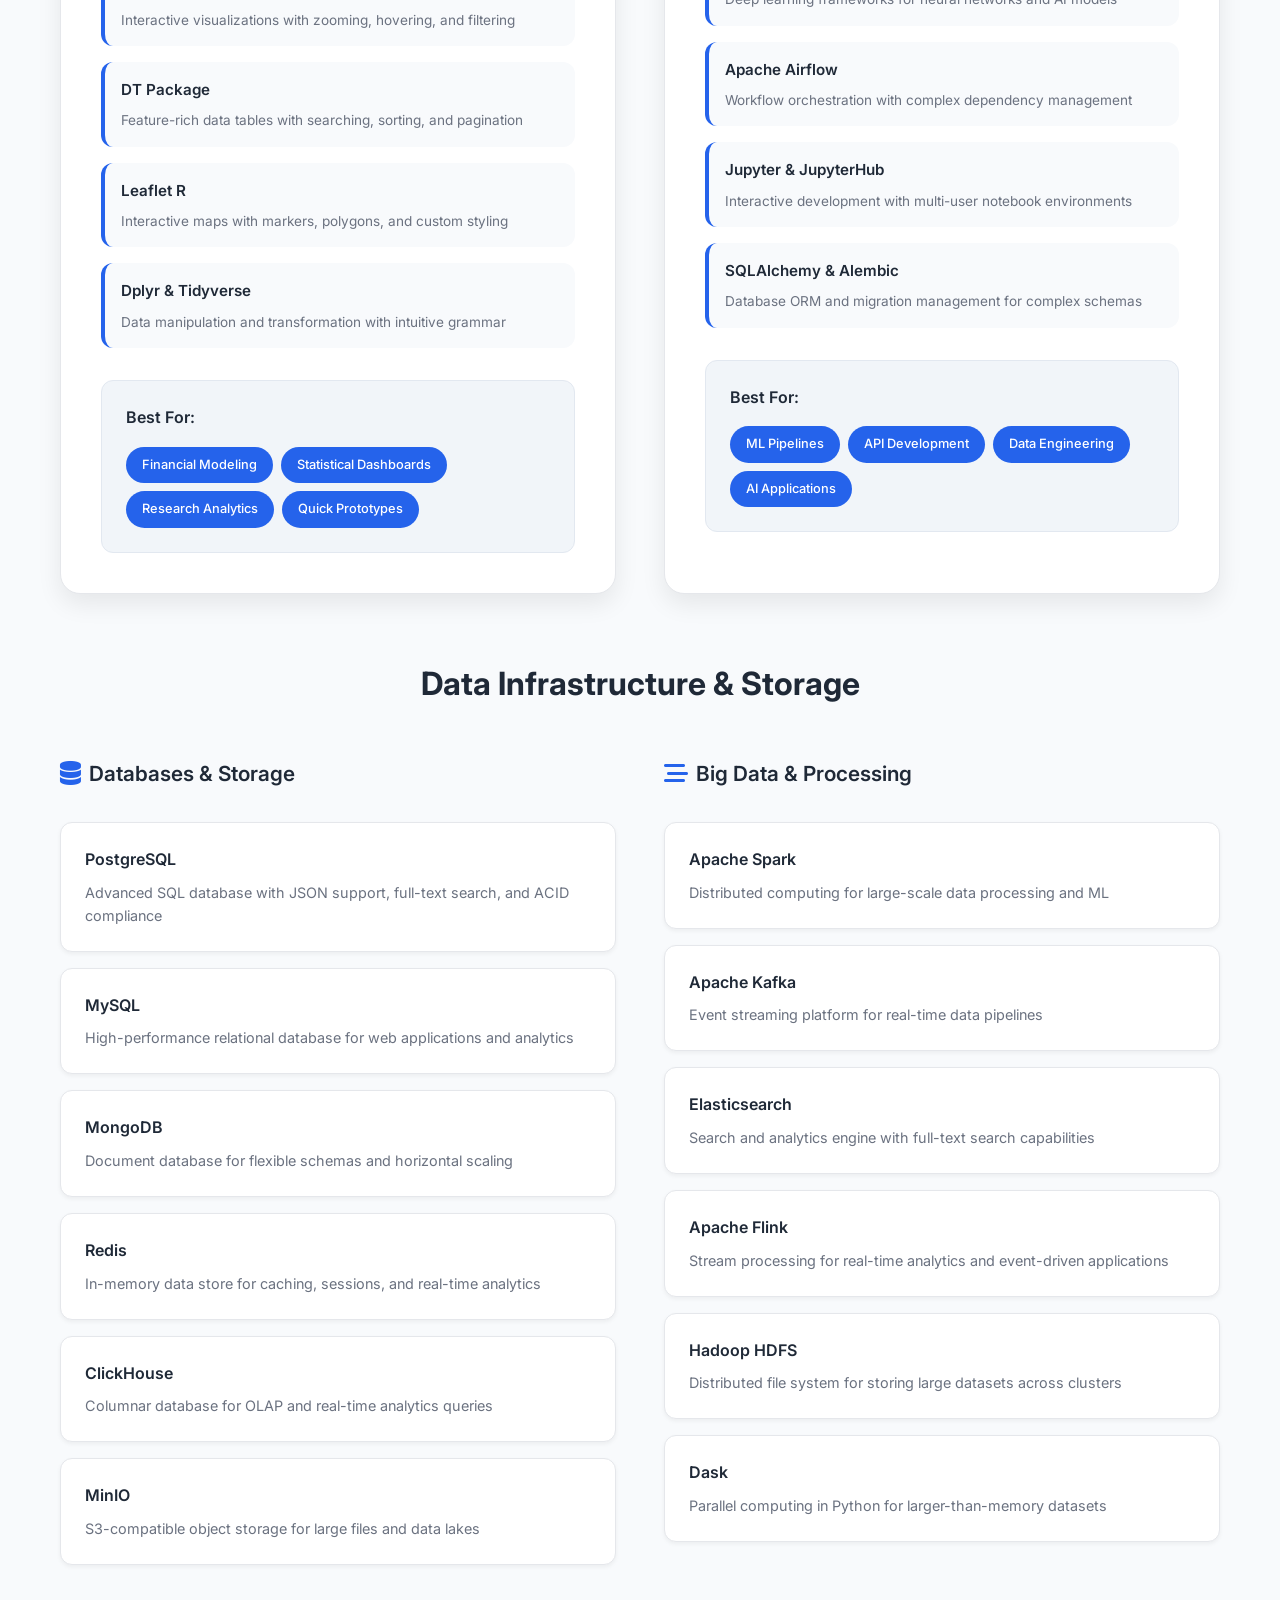
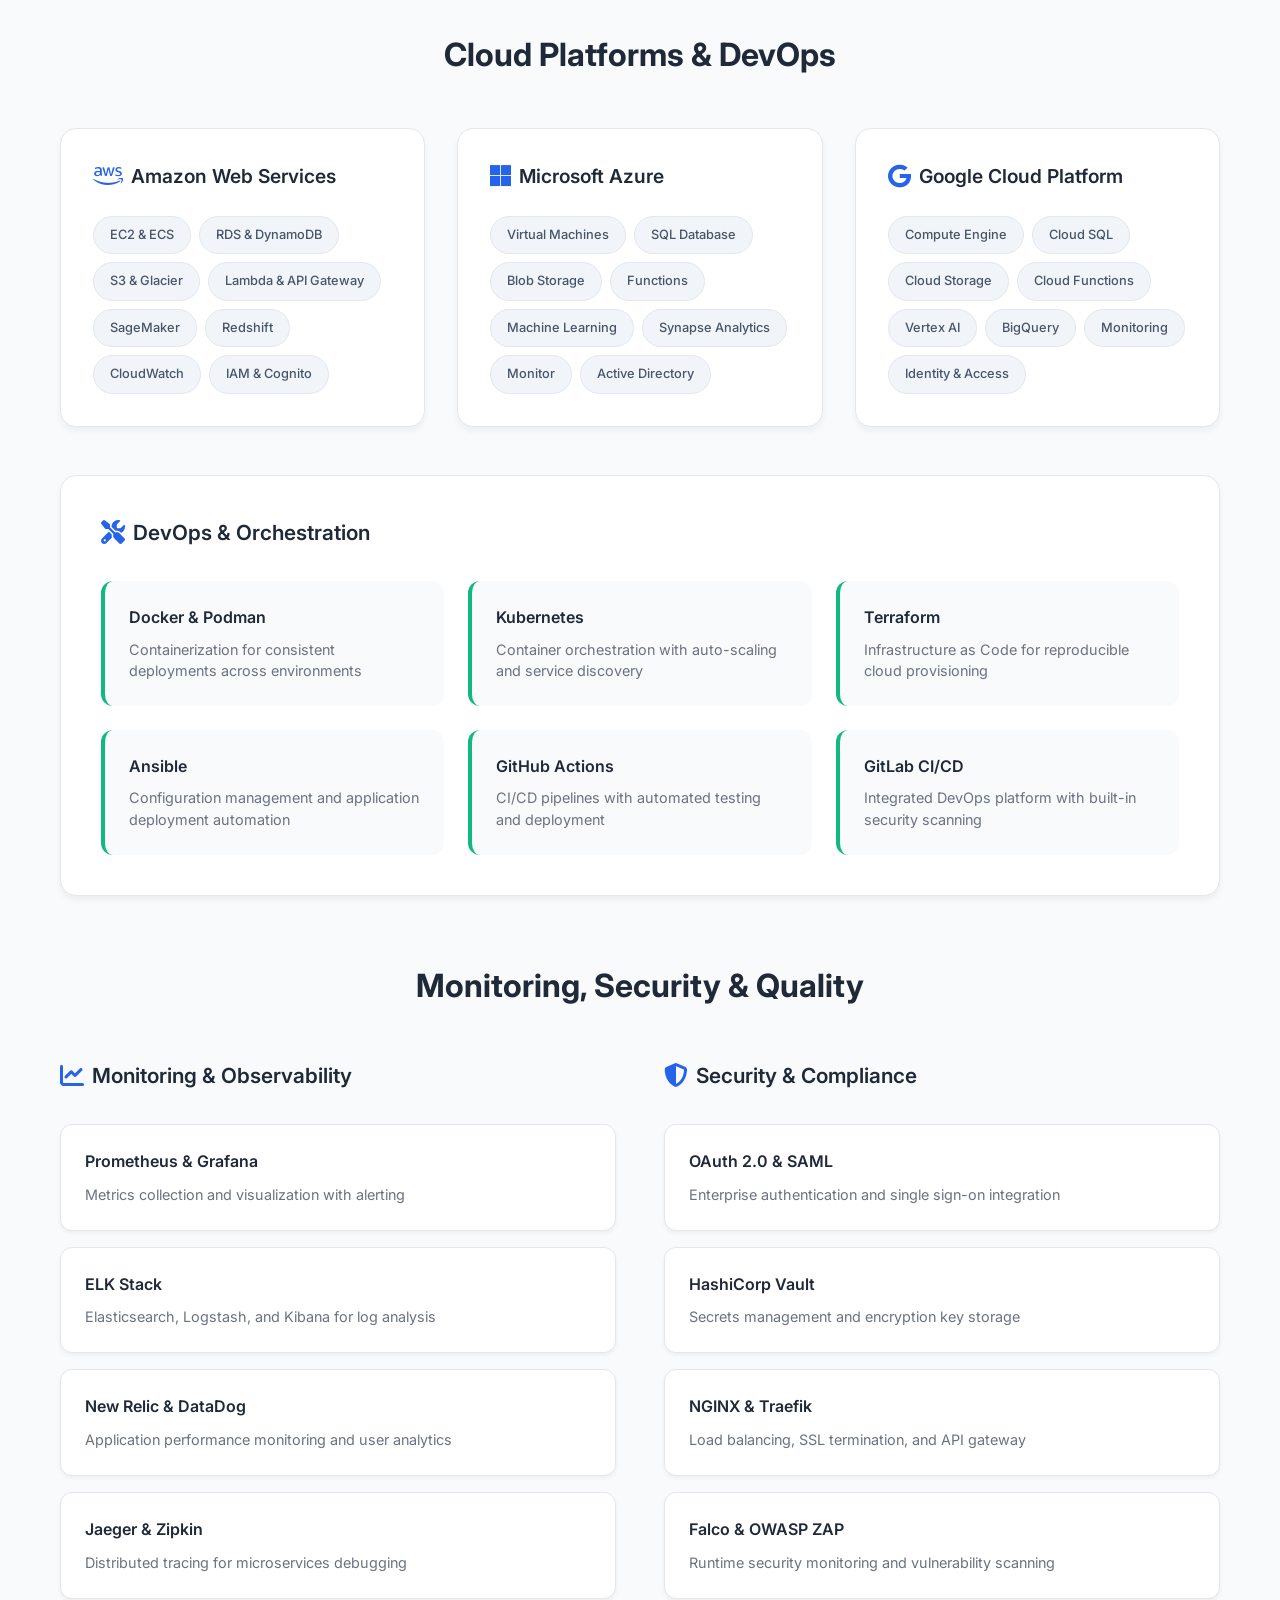
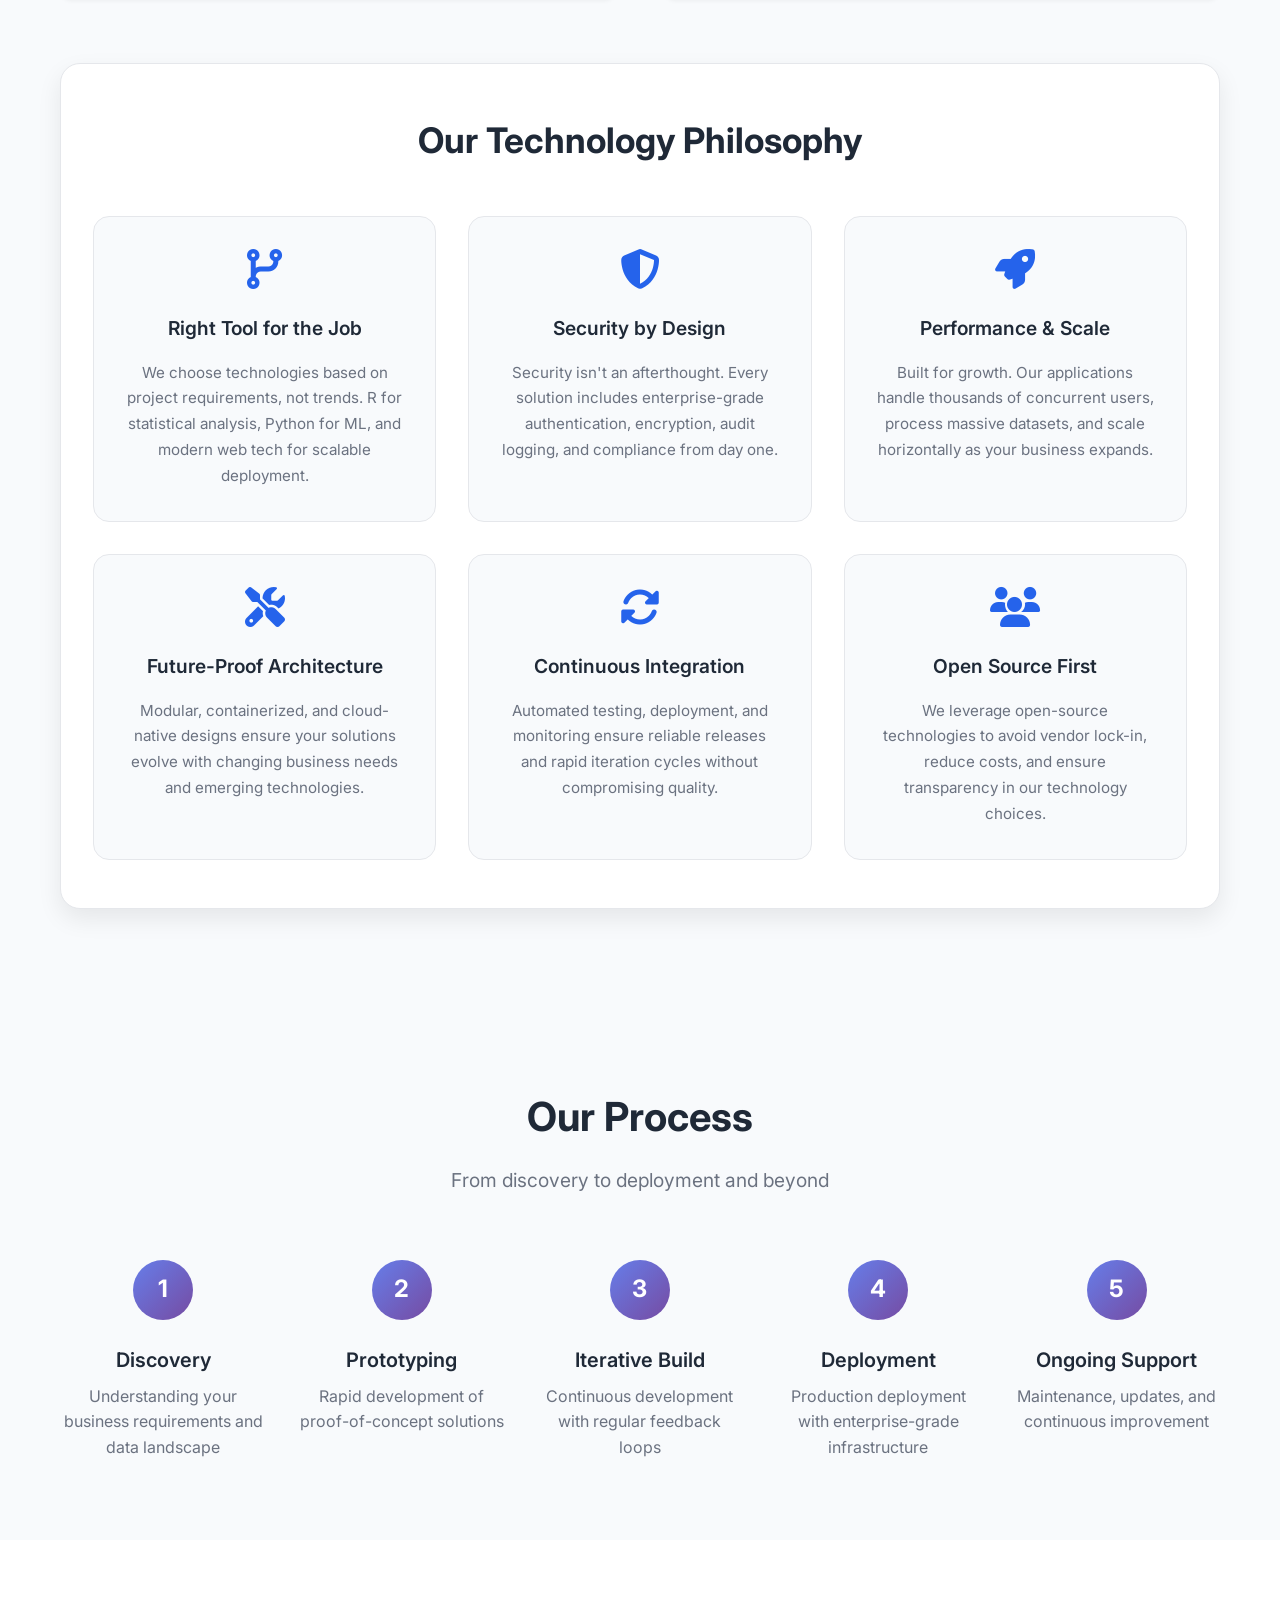
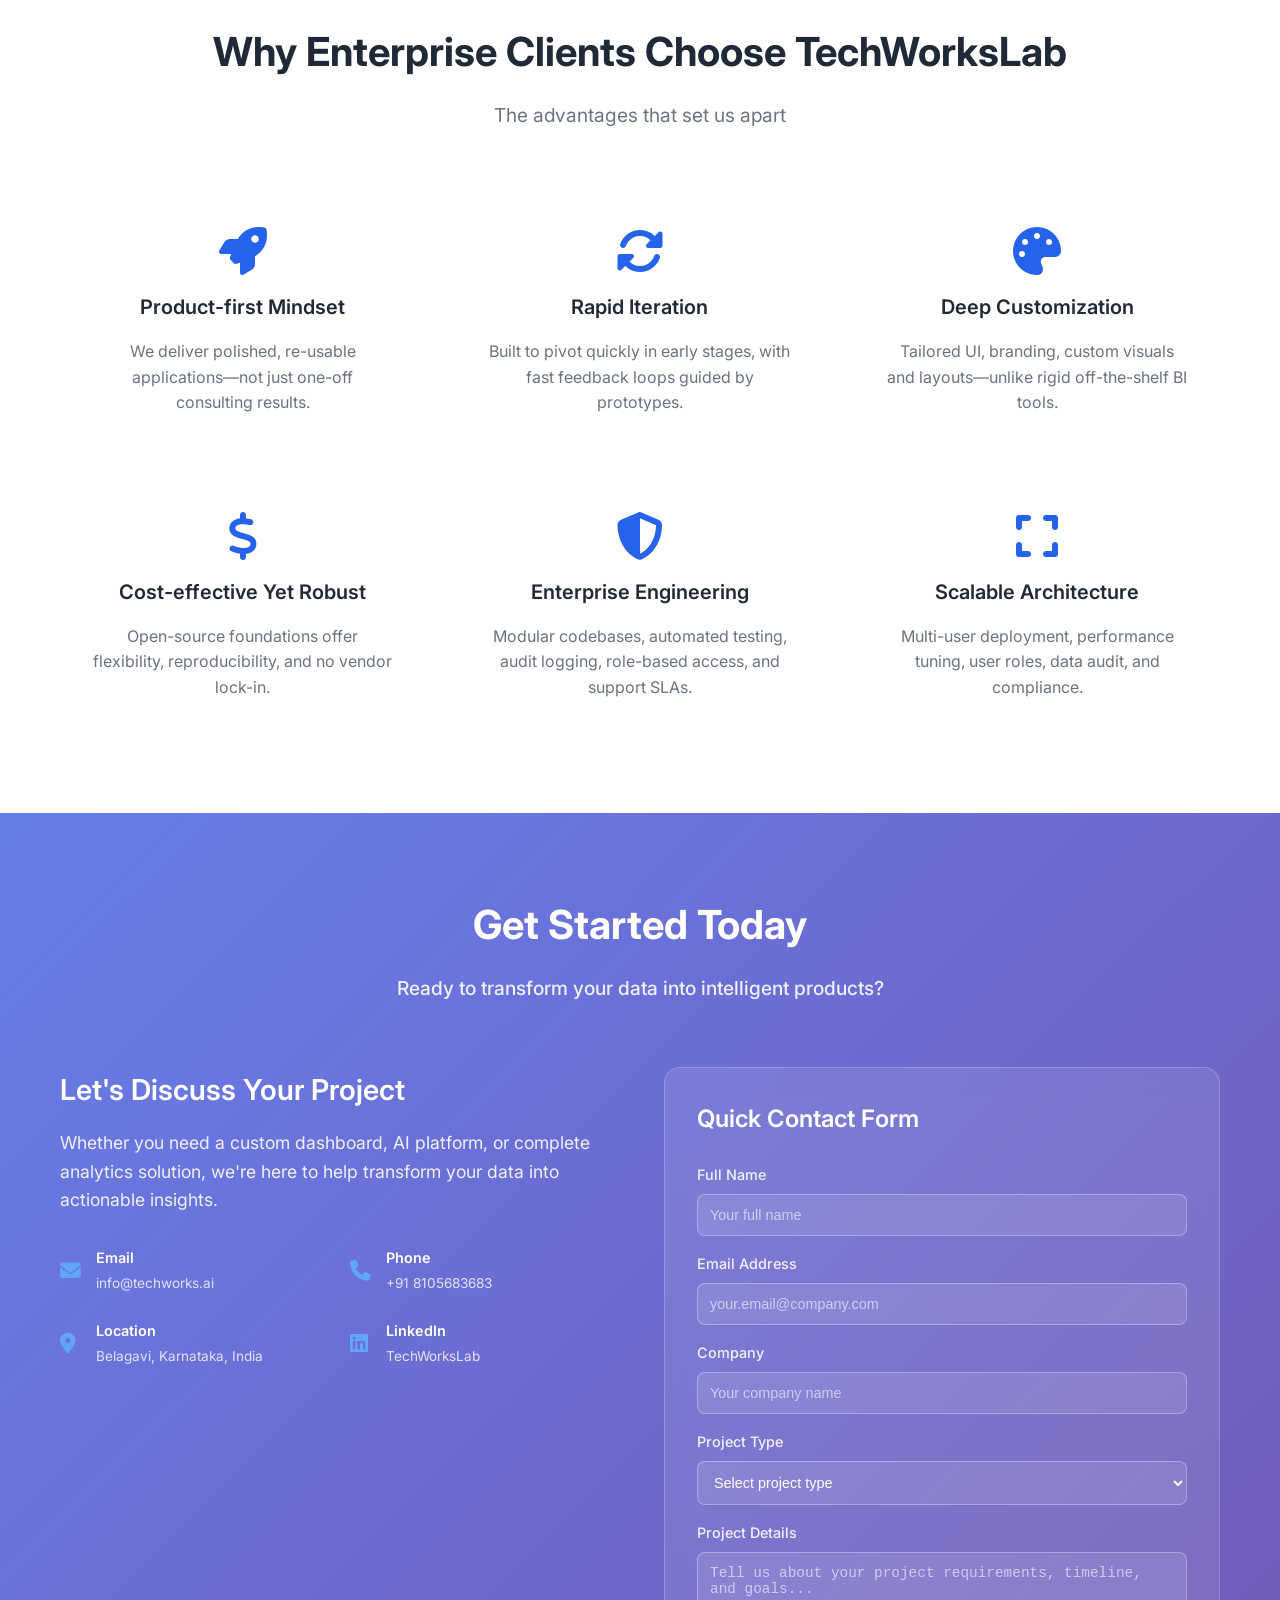
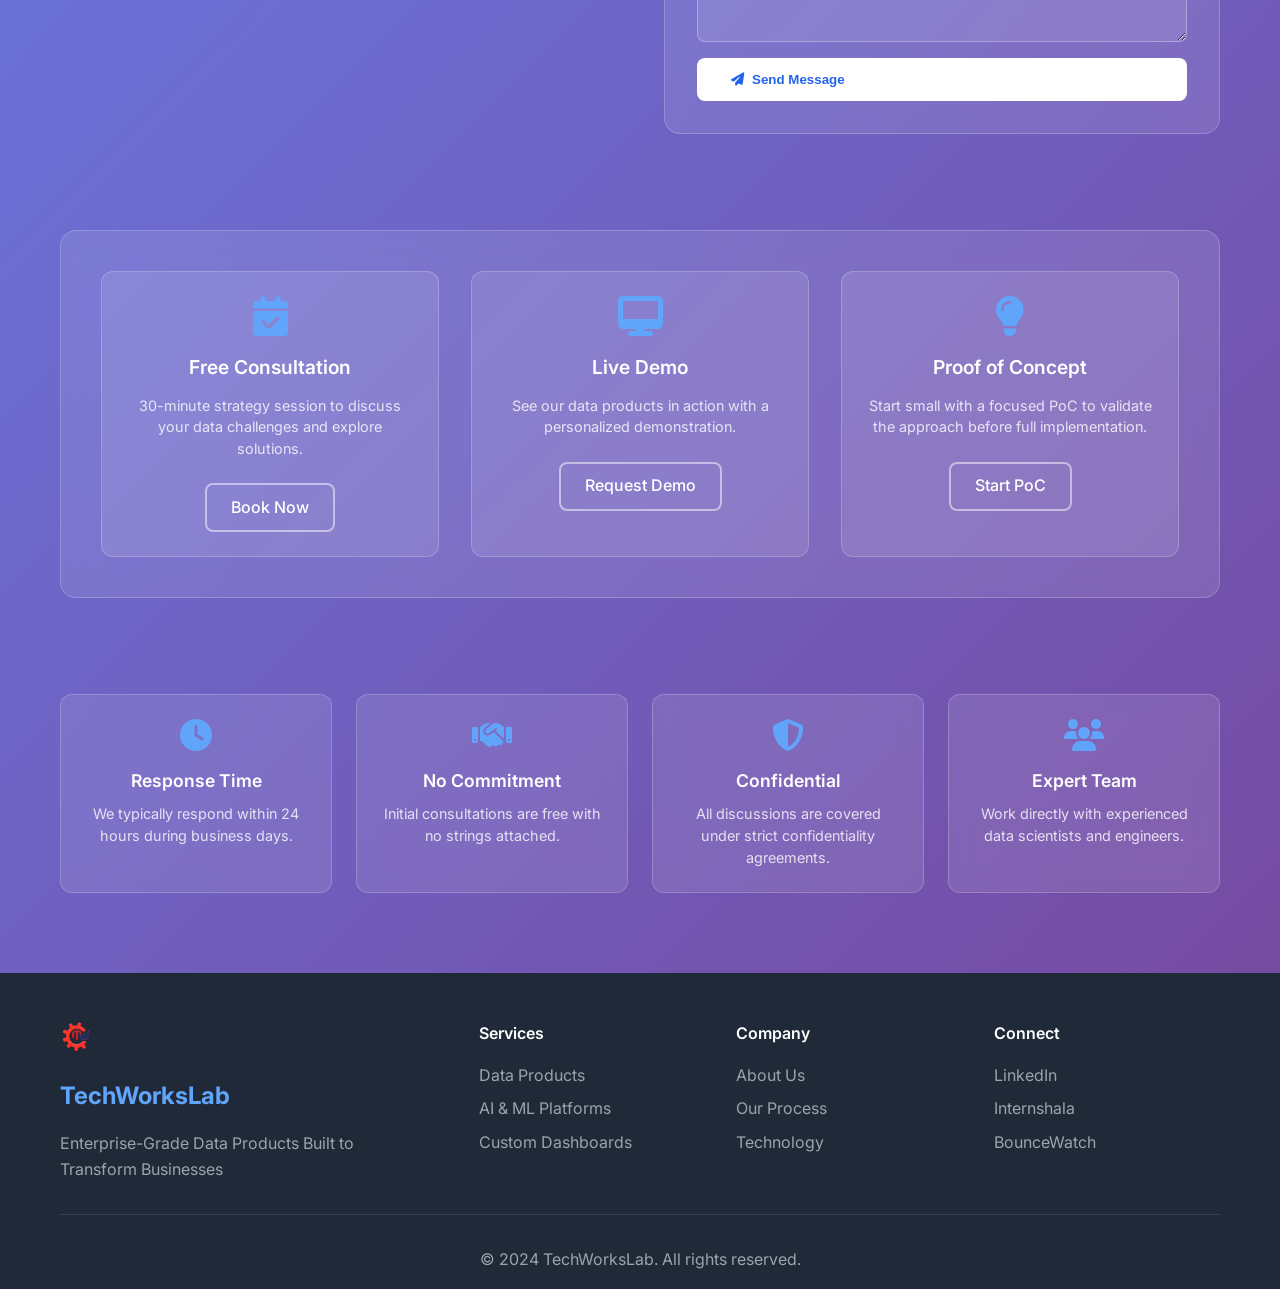
==== commit 718d78ee: "v2" ====
--- a/index.html
+++ b/index.html
@@ -42,7 +42,6 @@
                 <a href="#services" class="nav-link">Services</a>
                 <a href="#technology" class="nav-link">Technology</a>
                 <a href="#process" class="nav-link">Process</a>
-                <a href="#team" class="nav-link">Team</a>
                 <a href="#contact" class="nav-link">Contact</a>
             </div>
             <div class="nav-toggle" id="nav-toggle">
@@ -139,39 +138,385 @@
         <div class="container">
             <div class="section-header">
                 <h2>Inside Our Stack</h2>
-                <p>Technologies we use to deliver enterprise-grade solutions</p>
-            </div>
-            <div class="tech-content">
-                <div class="tech-categories">
-                    <div class="tech-category">
-                        <h3><i class="fab fa-r-project"></i> R Ecosystem</h3>
-                        <div class="tech-items">
-                            <span class="tech-item">R Shiny</span>
-                            <span class="tech-item">Shiny Server</span>
-                            <span class="tech-item">Posit Connect</span>
-                            <span class="tech-item">R Markdown</span>
-                        </div>
-                        <p>For rapid prototyping and interactive dashboards</p>
-                    </div>
-                    <div class="tech-category">
-                        <h3><i class="fab fa-python"></i> Python Ecosystem</h3>
-                        <div class="tech-items">
-                            <span class="tech-item">Flask</span>
-                            <span class="tech-item">Dash</span>
-                            <span class="tech-item">Scikit-learn</span>
-                            <span class="tech-item">TensorFlow</span>
-                        </div>
-                        <p>For large-scale data engineering and ML development</p>
-                    </div>
-                    <div class="tech-category">
-                        <h3><i class="fas fa-cloud"></i> Deployment & DevOps</h3>
-                        <div class="tech-items">
-                            <span class="tech-item">CI/CD</span>
-                            <span class="tech-item">Docker</span>
-                            <span class="tech-item">Cloud Platforms</span>
-                            <span class="tech-item">Infrastructure Automation</span>
-                        </div>
-                        <p>Enterprise deployment and infrastructure management</p>
+                <p>Comprehensive technology ecosystem for enterprise-grade data solutions</p>
+            </div>
+            
+            <!-- Technology Overview -->
+            <div class="tech-overview">
+                <div class="overview-grid">
+                    <div class="overview-card">
+                        <div class="overview-icon">
+                            <i class="fas fa-layer-group"></i>
+                        </div>
+                        <h3>Full-Stack Expertise</h3>
+                        <p>From data ingestion to visualization, we handle every layer of your data architecture</p>
+                    </div>
+                    <div class="overview-card">
+                        <div class="overview-icon">
+                            <i class="fas fa-sync-alt"></i>
+                        </div>
+                        <h3>Language Agnostic</h3>
+                        <p>R for statistical computing, Python for ML/AI, and modern web technologies for deployment</p>
+                    </div>
+                    <div class="overview-card">
+                        <div class="overview-icon">
+                            <i class="fas fa-shield-alt"></i>
+                        </div>
+                        <h3>Enterprise Ready</h3>
+                        <p>Production-grade security, scalability, and monitoring built into every solution</p>
+                    </div>
+                </div>
+            </div>
+
+            <!-- Core Technologies -->
+            <div class="tech-section">
+                <h3 class="tech-section-title">Core Development Platforms</h3>
+                <div class="tech-platforms">
+                    <div class="platform-card featured">
+                        <div class="platform-header">
+                            <div class="platform-icon">
+                                <i class="fab fa-r-project"></i>
+                            </div>
+                            <div class="platform-info">
+                                <h4>R Ecosystem</h4>
+                                <span class="platform-badge primary">Statistical Computing</span>
+                            </div>
+                        </div>
+                        <div class="platform-content">
+                            <p class="platform-desc">Perfect for statistical analysis, data visualization, and rapid prototyping of analytics solutions.</p>
+                            <div class="tech-grid">
+                                <div class="tech-item">
+                                    <strong>R Shiny</strong>
+                                    <span>Interactive web applications with reactive programming model</span>
+                                </div>
+                                <div class="tech-item">
+                                    <strong>Shiny Server Pro</strong>
+                                    <span>Enterprise deployment with authentication, scaling, and load balancing</span>
+                                </div>
+                                <div class="tech-item">
+                                    <strong>Posit Connect</strong>
+                                    <span>Publishing platform for R content with scheduled reports and APIs</span>
+                                </div>
+                                <div class="tech-item">
+                                    <strong>R Markdown</strong>
+                                    <span>Dynamic documents, reports, and presentations with embedded code</span>
+                                </div>
+                                <div class="tech-item">
+                                    <strong>Plotly R</strong>
+                                    <span>Interactive visualizations with zooming, hovering, and filtering</span>
+                                </div>
+                                <div class="tech-item">
+                                    <strong>DT Package</strong>
+                                    <span>Feature-rich data tables with searching, sorting, and pagination</span>
+                                </div>
+                                <div class="tech-item">
+                                    <strong>Leaflet R</strong>
+                                    <span>Interactive maps with markers, polygons, and custom styling</span>
+                                </div>
+                                <div class="tech-item">
+                                    <strong>Dplyr & Tidyverse</strong>
+                                    <span>Data manipulation and transformation with intuitive grammar</span>
+                                </div>
+                            </div>
+                            <div class="use-cases">
+                                <h5>Best For:</h5>
+                                <div class="use-case-tags">
+                                    <span>Financial Modeling</span>
+                                    <span>Statistical Dashboards</span>
+                                    <span>Research Analytics</span>
+                                    <span>Quick Prototypes</span>
+                                </div>
+                            </div>
+                        </div>
+                    </div>
+
+                    <div class="platform-card featured">
+                        <div class="platform-header">
+                            <div class="platform-icon">
+                                <i class="fab fa-python"></i>
+                            </div>
+                            <div class="platform-info">
+                                <h4>Python Ecosystem</h4>
+                                <span class="platform-badge secondary">Production Scale</span>
+                            </div>
+                        </div>
+                        <div class="platform-content">
+                            <p class="platform-desc">Ideal for machine learning, data engineering, and high-performance production applications.</p>
+                            <div class="tech-grid">
+                                <div class="tech-item">
+                                    <strong>FastAPI & Flask</strong>
+                                    <span>High-performance APIs with automatic documentation and validation</span>
+                                </div>
+                                <div class="tech-item">
+                                    <strong>Dash & Streamlit</strong>
+                                    <span>Rapid development of data applications with Python backends</span>
+                                </div>
+                                <div class="tech-item">
+                                    <strong>Pandas & Polars</strong>
+                                    <span>Data manipulation at scale with optimized performance</span>
+                                </div>
+                                <div class="tech-item">
+                                    <strong>Scikit-learn</strong>
+                                    <span>Comprehensive ML library with preprocessing and model selection</span>
+                                </div>
+                                <div class="tech-item">
+                                    <strong>TensorFlow & PyTorch</strong>
+                                    <span>Deep learning frameworks for neural networks and AI models</span>
+                                </div>
+                                <div class="tech-item">
+                                    <strong>Apache Airflow</strong>
+                                    <span>Workflow orchestration with complex dependency management</span>
+                                </div>
+                                <div class="tech-item">
+                                    <strong>Jupyter & JupyterHub</strong>
+                                    <span>Interactive development with multi-user notebook environments</span>
+                                </div>
+                                <div class="tech-item">
+                                    <strong>SQLAlchemy & Alembic</strong>
+                                    <span>Database ORM and migration management for complex schemas</span>
+                                </div>
+                            </div>
+                            <div class="use-cases">
+                                <h5>Best For:</h5>
+                                <div class="use-case-tags">
+                                    <span>ML Pipelines</span>
+                                    <span>API Development</span>
+                                    <span>Data Engineering</span>
+                                    <span>AI Applications</span>
+                                </div>
+                            </div>
+                        </div>
+                    </div>
+                </div>
+            </div>
+
+            <!-- Data Infrastructure -->
+            <div class="tech-section">
+                <h3 class="tech-section-title">Data Infrastructure & Storage</h3>
+                <div class="infrastructure-grid">
+                    <div class="infra-category">
+                        <h4><i class="fas fa-database"></i> Databases & Storage</h4>
+                        <div class="infra-items">
+                            <div class="infra-item">
+                                <strong>PostgreSQL</strong>
+                                <span>Advanced SQL database with JSON support, full-text search, and ACID compliance</span>
+                            </div>
+                            <div class="infra-item">
+                                <strong>MySQL</strong>
+                                <span>High-performance relational database for web applications and analytics</span>
+                            </div>
+                            <div class="infra-item">
+                                <strong>MongoDB</strong>
+                                <span>Document database for flexible schemas and horizontal scaling</span>
+                            </div>
+                            <div class="infra-item">
+                                <strong>Redis</strong>
+                                <span>In-memory data store for caching, sessions, and real-time analytics</span>
+                            </div>
+                            <div class="infra-item">
+                                <strong>ClickHouse</strong>
+                                <span>Columnar database for OLAP and real-time analytics queries</span>
+                            </div>
+                            <div class="infra-item">
+                                <strong>MinIO</strong>
+                                <span>S3-compatible object storage for large files and data lakes</span>
+                            </div>
+                        </div>
+                    </div>
+
+                    <div class="infra-category">
+                        <h4><i class="fas fa-stream"></i> Big Data & Processing</h4>
+                        <div class="infra-items">
+                            <div class="infra-item">
+                                <strong>Apache Spark</strong>
+                                <span>Distributed computing for large-scale data processing and ML</span>
+                            </div>
+                            <div class="infra-item">
+                                <strong>Apache Kafka</strong>
+                                <span>Event streaming platform for real-time data pipelines</span>
+                            </div>
+                            <div class="infra-item">
+                                <strong>Elasticsearch</strong>
+                                <span>Search and analytics engine with full-text search capabilities</span>
+                            </div>
+                            <div class="infra-item">
+                                <strong>Apache Flink</strong>
+                                <span>Stream processing for real-time analytics and event-driven applications</span>
+                            </div>
+                            <div class="infra-item">
+                                <strong>Hadoop HDFS</strong>
+                                <span>Distributed file system for storing large datasets across clusters</span>
+                            </div>
+                            <div class="infra-item">
+                                <strong>Dask</strong>
+                                <span>Parallel computing in Python for larger-than-memory datasets</span>
+                            </div>
+                        </div>
+                    </div>
+                </div>
+            </div>
+
+            <!-- Cloud & DevOps -->
+            <div class="tech-section">
+                <h3 class="tech-section-title">Cloud Platforms & DevOps</h3>
+                <div class="cloud-grid">
+                    <div class="cloud-provider">
+                        <h4><i class="fab fa-aws"></i> Amazon Web Services</h4>
+                        <div class="cloud-services">
+                            <span>EC2 & ECS</span>
+                            <span>RDS & DynamoDB</span>
+                            <span>S3 & Glacier</span>
+                            <span>Lambda & API Gateway</span>
+                            <span>SageMaker</span>
+                            <span>Redshift</span>
+                            <span>CloudWatch</span>
+                            <span>IAM & Cognito</span>
+                        </div>
+                    </div>
+
+                    <div class="cloud-provider">
+                        <h4><i class="fab fa-microsoft"></i> Microsoft Azure</h4>
+                        <div class="cloud-services">
+                            <span>Virtual Machines</span>
+                            <span>SQL Database</span>
+                            <span>Blob Storage</span>
+                            <span>Functions</span>
+                            <span>Machine Learning</span>
+                            <span>Synapse Analytics</span>
+                            <span>Monitor</span>
+                            <span>Active Directory</span>
+                        </div>
+                    </div>
+
+                    <div class="cloud-provider">
+                        <h4><i class="fab fa-google"></i> Google Cloud Platform</h4>
+                        <div class="cloud-services">
+                            <span>Compute Engine</span>
+                            <span>Cloud SQL</span>
+                            <span>Cloud Storage</span>
+                            <span>Cloud Functions</span>
+                            <span>Vertex AI</span>
+                            <span>BigQuery</span>
+                            <span>Monitoring</span>
+                            <span>Identity & Access</span>
+                        </div>
+                    </div>
+                </div>
+
+                <div class="devops-tools">
+                    <h4><i class="fas fa-tools"></i> DevOps & Orchestration</h4>
+                    <div class="devops-grid">
+                        <div class="devops-item">
+                            <strong>Docker & Podman</strong>
+                            <span>Containerization for consistent deployments across environments</span>
+                        </div>
+                        <div class="devops-item">
+                            <strong>Kubernetes</strong>
+                            <span>Container orchestration with auto-scaling and service discovery</span>
+                        </div>
+                        <div class="devops-item">
+                            <strong>Terraform</strong>
+                            <span>Infrastructure as Code for reproducible cloud provisioning</span>
+                        </div>
+                        <div class="devops-item">
+                            <strong>Ansible</strong>
+                            <span>Configuration management and application deployment automation</span>
+                        </div>
+                        <div class="devops-item">
+                            <strong>GitHub Actions</strong>
+                            <span>CI/CD pipelines with automated testing and deployment</span>
+                        </div>
+                        <div class="devops-item">
+                            <strong>GitLab CI/CD</strong>
+                            <span>Integrated DevOps platform with built-in security scanning</span>
+                        </div>
+                    </div>
+                </div>
+            </div>
+
+            <!-- Monitoring & Security -->
+            <div class="tech-section">
+                <h3 class="tech-section-title">Monitoring, Security & Quality</h3>
+                <div class="monitoring-grid">
+                    <div class="monitoring-category">
+                        <h4><i class="fas fa-chart-line"></i> Monitoring & Observability</h4>
+                        <div class="monitoring-items">
+                            <div class="monitoring-item">
+                                <strong>Prometheus & Grafana</strong>
+                                <span>Metrics collection and visualization with alerting</span>
+                            </div>
+                            <div class="monitoring-item">
+                                <strong>ELK Stack</strong>
+                                <span>Elasticsearch, Logstash, and Kibana for log analysis</span>
+                            </div>
+                            <div class="monitoring-item">
+                                <strong>New Relic & DataDog</strong>
+                                <span>Application performance monitoring and user analytics</span>
+                            </div>
+                            <div class="monitoring-item">
+                                <strong>Jaeger & Zipkin</strong>
+                                <span>Distributed tracing for microservices debugging</span>
+                            </div>
+                        </div>
+                    </div>
+
+                    <div class="monitoring-category">
+                        <h4><i class="fas fa-shield-alt"></i> Security & Compliance</h4>
+                        <div class="monitoring-items">
+                            <div class="monitoring-item">
+                                <strong>OAuth 2.0 & SAML</strong>
+                                <span>Enterprise authentication and single sign-on integration</span>
+                            </div>
+                            <div class="monitoring-item">
+                                <strong>HashiCorp Vault</strong>
+                                <span>Secrets management and encryption key storage</span>
+                            </div>
+                            <div class="monitoring-item">
+                                <strong>NGINX & Traefik</strong>
+                                <span>Load balancing, SSL termination, and API gateway</span>
+                            </div>
+                            <div class="monitoring-item">
+                                <strong>Falco & OWASP ZAP</strong>
+                                <span>Runtime security monitoring and vulnerability scanning</span>
+                            </div>
+                        </div>
+                    </div>
+                </div>
+            </div>
+
+            <!-- Development Philosophy -->
+            <div class="tech-philosophy">
+                <h3>Our Technology Philosophy</h3>
+                <div class="philosophy-grid">
+                    <div class="philosophy-item">
+                        <i class="fas fa-code-branch"></i>
+                        <h4>Right Tool for the Job</h4>
+                        <p>We choose technologies based on project requirements, not trends. R for statistical analysis, Python for ML, and modern web tech for scalable deployment.</p>
+                    </div>
+                    <div class="philosophy-item">
+                        <i class="fas fa-shield-alt"></i>
+                        <h4>Security by Design</h4>
+                        <p>Security isn't an afterthought. Every solution includes enterprise-grade authentication, encryption, audit logging, and compliance from day one.</p>
+                    </div>
+                    <div class="philosophy-item">
+                        <i class="fas fa-rocket"></i>
+                        <h4>Performance & Scale</h4>
+                        <p>Built for growth. Our applications handle thousands of concurrent users, process massive datasets, and scale horizontally as your business expands.</p>
+                    </div>
+                    <div class="philosophy-item">
+                        <i class="fas fa-tools"></i>
+                        <h4>Future-Proof Architecture</h4>
+                        <p>Modular, containerized, and cloud-native designs ensure your solutions evolve with changing business needs and emerging technologies.</p>
+                    </div>
+                    <div class="philosophy-item">
+                        <i class="fas fa-sync-alt"></i>
+                        <h4>Continuous Integration</h4>
+                        <p>Automated testing, deployment, and monitoring ensure reliable releases and rapid iteration cycles without compromising quality.</p>
+                    </div>
+                    <div class="philosophy-item">
+                        <i class="fas fa-users"></i>
+                        <h4>Open Source First</h4>
+                        <p>We leverage open-source technologies to avoid vendor lock-in, reduce costs, and ensure transparency in our technology choices.</p>
                     </div>
                 </div>
             </div>
@@ -267,43 +612,6 @@
         </div>
     </section>
 
-    <!-- Team Section -->
-    <section id="team" class="team">
-        <div class="container">
-            <div class="section-header">
-                <h2>Our Team</h2>
-                <p>Experienced professionals driving innovation</p>
-            </div>
-            <div class="team-content">
-                <div class="team-member">
-                    <div class="member-image">
-                        <i class="fas fa-user-circle"></i>
-                    </div>
-                    <h3>Pawan Mali</h3>
-                    <p class="member-role">Founder & CEO</p>
-                    <p class="member-bio">Expert in R, Python, AI/ML with extensive experience in enterprise data solutions and product development.</p>
-                    <div class="member-links">
-                        <a href="https://coffeemug.ai/contact/pawanramamali/" target="_blank" rel="noopener"><i class="fas fa-globe"></i></a>
-                        <a href="https://in.linkedin.com/company/techworkslab" target="_blank" rel="noopener"><i class="fab fa-linkedin"></i></a>
-                    </div>
-                </div>
-            </div>
-            <div class="team-stats">
-                <div class="stat">
-                    <h3>5+</h3>
-                    <p>Years Experience</p>
-                </div>
-                <div class="stat">
-                    <h3>50+</h3>
-                    <p>Projects Delivered</p>
-                </div>
-                <div class="stat">
-                    <h3>20+</h3>
-                    <p>Enterprise Clients</p>
-                </div>
-            </div>
-        </div>
-    </section>
 
     <!-- Contact Section -->
     <section id="contact" class="contact">
@@ -313,45 +621,125 @@
                 <p>Ready to transform your data into intelligent products?</p>
             </div>
             <div class="contact-content">
-                <div class="contact-info">
-                    <h3>Let's Discuss Your Project</h3>
-                    <p>Whether you need a custom dashboard, AI platform, or complete analytics solution, we're here to help.</p>
-                    <div class="contact-methods">
-                        <div class="contact-method">
-                            <i class="fas fa-map-marker-alt"></i>
-                            <div>
-                                <h4>Location</h4>
-                                <p>Belagavi, Karnataka, India</p>
-                            </div>
-                        </div>
-                        <div class="contact-method">
-                            <i class="fas fa-globe"></i>
-                            <div>
-                                <h4>Website</h4>
-                                <p><a href="https://techworkslab.github.io">techworkslab.github.io</a></p>
-                            </div>
-                        </div>
-                        <div class="contact-method">
-                            <i class="fab fa-linkedin"></i>
-                            <div>
-                                <h4>LinkedIn</h4>
-                                <p><a href="https://in.linkedin.com/company/techworkslab" target="_blank" rel="noopener">TechWorksLab</a></p>
-                            </div>
-                        </div>
-                    </div>
-                </div>
-                <div class="contact-cta">
-                    <div class="cta-buttons">
-                        <a href="mailto:info@techworks.ai" class="btn btn-primary">
-                            <i class="fas fa-envelope"></i>
-                            Request a Demo
-                        </a>
-                        <a href="tel:+918105683683" class="btn btn-secondary">
-                            <i class="fas fa-phone"></i>
-                            Schedule a Call
-                        </a>
-                    </div>
-                    <p class="cta-note">Start with a free consultation to discuss your data analytics needs.</p>
+                <div class="contact-main">
+                    <div class="contact-info">
+                        <h3>Let's Discuss Your Project</h3>
+                        <p>Whether you need a custom dashboard, AI platform, or complete analytics solution, we're here to help transform your data into actionable insights.</p>
+                        
+                        <div class="contact-methods">
+                            <div class="contact-method">
+                                <i class="fas fa-envelope"></i>
+                                <div>
+                                    <h4>Email</h4>
+                                    <p><a href="mailto:info@techworks.ai">info@techworks.ai</a></p>
+                                </div>
+                            </div>
+                            <div class="contact-method">
+                                <i class="fas fa-phone"></i>
+                                <div>
+                                    <h4>Phone</h4>
+                                    <p><a href="tel:+918105683683">+91 8105683683</a></p>
+                                </div>
+                            </div>
+                            <div class="contact-method">
+                                <i class="fas fa-map-marker-alt"></i>
+                                <div>
+                                    <h4>Location</h4>
+                                    <p>Belagavi, Karnataka, India</p>
+                                </div>
+                            </div>
+                            <div class="contact-method">
+                                <i class="fab fa-linkedin"></i>
+                                <div>
+                                    <h4>LinkedIn</h4>
+                                    <p><a href="https://in.linkedin.com/company/techworkslab" target="_blank" rel="noopener">TechWorksLab</a></p>
+                                </div>
+                            </div>
+                        </div>
+                    </div>
+                    
+                    <div class="contact-form">
+                        <h3>Quick Contact Form</h3>
+                        <form class="contact-form-container" action="mailto:info@techworks.ai" method="post" enctype="text/plain">
+                            <div class="form-group">
+                                <label for="name">Full Name</label>
+                                <input type="text" id="name" name="name" required placeholder="Your full name">
+                            </div>
+                            <div class="form-group">
+                                <label for="email">Email Address</label>
+                                <input type="email" id="email" name="email" required placeholder="your.email@company.com">
+                            </div>
+                            <div class="form-group">
+                                <label for="company">Company</label>
+                                <input type="text" id="company" name="company" placeholder="Your company name">
+                            </div>
+                            <div class="form-group">
+                                <label for="project-type">Project Type</label>
+                                <select id="project-type" name="project-type">
+                                    <option value="">Select project type</option>
+                                    <option value="dashboard">Custom Dashboard</option>
+                                    <option value="ml-platform">AI/ML Platform</option>
+                                    <option value="data-product">Data Product Development</option>
+                                    <option value="consultation">Technical Consultation</option>
+                                    <option value="other">Other</option>
+                                </select>
+                            </div>
+                            <div class="form-group">
+                                <label for="message">Project Details</label>
+                                <textarea id="message" name="message" rows="4" placeholder="Tell us about your project requirements, timeline, and goals..."></textarea>
+                            </div>
+                            <button type="submit" class="btn btn-primary">
+                                <i class="fas fa-paper-plane"></i>
+                                Send Message
+                            </button>
+                        </form>
+                    </div>
+                </div>
+                
+                <div class="contact-cta-section">
+                    <div class="cta-options">
+                        <div class="cta-option">
+                            <i class="fas fa-calendar-check"></i>
+                            <h4>Free Consultation</h4>
+                            <p>30-minute strategy session to discuss your data challenges and explore solutions.</p>
+                            <a href="mailto:info@techworks.ai?subject=Free Consultation Request" class="btn btn-outline">Book Now</a>
+                        </div>
+                        <div class="cta-option">
+                            <i class="fas fa-desktop"></i>
+                            <h4>Live Demo</h4>
+                            <p>See our data products in action with a personalized demonstration.</p>
+                            <a href="mailto:info@techworks.ai?subject=Demo Request" class="btn btn-outline">Request Demo</a>
+                        </div>
+                        <div class="cta-option">
+                            <i class="fas fa-lightbulb"></i>
+                            <h4>Proof of Concept</h4>
+                            <p>Start small with a focused PoC to validate the approach before full implementation.</p>
+                            <a href="mailto:info@techworks.ai?subject=PoC Discussion" class="btn btn-outline">Start PoC</a>
+                        </div>
+                    </div>
+                </div>
+                
+                <div class="contact-info-grid">
+                    <div class="info-card">
+                        <i class="fas fa-clock"></i>
+                        <h4>Response Time</h4>
+                        <p>We typically respond within 24 hours during business days.</p>
+                    </div>
+                    <div class="info-card">
+                        <i class="fas fa-handshake"></i>
+                        <h4>No Commitment</h4>
+                        <p>Initial consultations are free with no strings attached.</p>
+                    </div>
+                    <div class="info-card">
+                        <i class="fas fa-shield-alt"></i>
+                        <h4>Confidential</h4>
+                        <p>All discussions are covered under strict confidentiality agreements.</p>
+                    </div>
+                    <div class="info-card">
+                        <i class="fas fa-users"></i>
+                        <h4>Expert Team</h4>
+                        <p>Work directly with experienced data scientists and engineers.</p>
+                    </div>
                 </div>
             </div>
         </div>
--- a/styles.css
+++ b/styles.css
@@ -314,55 +314,467 @@
 
 /* Technology Section */
 .technology {
+    background: #f8fafc;
+    padding: 6rem 0;
+}
+
+/* Technology Overview */
+.tech-overview {
+    margin-bottom: 4rem;
+}
+
+.overview-grid {
+    display: grid;
+    grid-template-columns: repeat(auto-fit, minmax(280px, 1fr));
+    gap: 2rem;
+}
+
+.overview-card {
     background: white;
-}
-
-.tech-categories {
-    display: grid;
-    grid-template-columns: repeat(auto-fit, minmax(300px, 1fr));
+    padding: 2rem;
+    border-radius: 16px;
+    text-align: center;
+    box-shadow: 0 4px 6px rgba(0, 0, 0, 0.05);
+    border: 1px solid #e5e7eb;
+    transition: all 0.3s ease;
+}
+
+.overview-card:hover {
+    transform: translateY(-5px);
+    box-shadow: 0 20px 25px rgba(0, 0, 0, 0.1);
+}
+
+.overview-icon {
+    display: inline-flex;
+    align-items: center;
+    justify-content: center;
+    width: 60px;
+    height: 60px;
+    background: linear-gradient(135deg, #667eea 0%, #764ba2 100%);
+    border-radius: 50%;
+    margin-bottom: 1.5rem;
+}
+
+.overview-icon i {
+    font-size: 1.5rem;
+    color: white;
+}
+
+.overview-card h3 {
+    font-size: 1.25rem;
+    font-weight: 600;
+    color: #1f2937;
+    margin-bottom: 1rem;
+}
+
+.overview-card p {
+    color: #6b7280;
+    line-height: 1.6;
+}
+
+/* Tech Sections */
+.tech-section {
+    margin-bottom: 4rem;
+}
+
+.tech-section-title {
+    font-size: 2rem;
+    font-weight: 700;
+    color: #1f2937;
+    text-align: center;
+    margin-bottom: 3rem;
+}
+
+/* Platform Cards */
+.tech-platforms {
+    display: grid;
+    grid-template-columns: repeat(auto-fit, minmax(500px, 1fr));
     gap: 3rem;
-}
-
-.tech-category {
-    text-align: center;
-}
-
-.tech-category h3 {
+    margin-bottom: 3rem;
+}
+
+.platform-card {
+    background: white;
+    border-radius: 20px;
+    padding: 2.5rem;
+    box-shadow: 0 10px 25px rgba(0, 0, 0, 0.08);
+    border: 1px solid #e5e7eb;
+    transition: all 0.3s ease;
+}
+
+.platform-card:hover {
+    transform: translateY(-5px);
+    box-shadow: 0 25px 50px rgba(0, 0, 0, 0.15);
+}
+
+.platform-header {
+    display: flex;
+    align-items: center;
+    gap: 1rem;
+    margin-bottom: 2rem;
+}
+
+.platform-icon {
+    display: flex;
+    align-items: center;
+    justify-content: center;
+    width: 60px;
+    height: 60px;
+    background: linear-gradient(135deg, #667eea 0%, #764ba2 100%);
+    border-radius: 16px;
+}
+
+.platform-icon i {
+    font-size: 2rem;
+    color: white;
+}
+
+.platform-info h4 {
     font-size: 1.5rem;
-    font-weight: 600;
-    color: #1f2937;
-    margin-bottom: 1.5rem;
-    display: flex;
-    align-items: center;
-    justify-content: center;
+    font-weight: 700;
+    color: #1f2937;
+    margin-bottom: 0.5rem;
+}
+
+.platform-badge {
+    padding: 0.25rem 0.75rem;
+    border-radius: 12px;
+    font-size: 0.75rem;
+    font-weight: 600;
+    text-transform: uppercase;
+    letter-spacing: 0.5px;
+}
+
+.platform-badge.primary {
+    background: #dbeafe;
+    color: #1e40af;
+}
+
+.platform-badge.secondary {
+    background: #dcfce7;
+    color: #166534;
+}
+
+.platform-desc {
+    font-size: 1.1rem;
+    color: #4b5563;
+    line-height: 1.7;
+    margin-bottom: 2rem;
+}
+
+.tech-grid {
+    display: grid;
+    grid-template-columns: repeat(auto-fit, minmax(250px, 1fr));
+    gap: 1rem;
+    margin-bottom: 2rem;
+}
+
+.tech-item {
+    background: #f8fafc;
+    padding: 1rem;
+    border-radius: 12px;
+    border-left: 4px solid #2563eb;
+    display: flex;
+    flex-direction: column;
     gap: 0.5rem;
 }
 
-.tech-category i {
-    font-size: 1.8rem;
-    color: #2563eb;
-}
-
-.tech-items {
+.tech-item strong {
+    color: #1f2937;
+    font-weight: 600;
+    font-size: 0.95rem;
+}
+
+.tech-item span {
+    color: #6b7280;
+    font-size: 0.85rem;
+    line-height: 1.5;
+}
+
+.use-cases {
+    background: #f1f5f9;
+    padding: 1.5rem;
+    border-radius: 12px;
+    border: 1px solid #e2e8f0;
+}
+
+.use-cases h5 {
+    font-size: 1rem;
+    font-weight: 600;
+    color: #1f2937;
+    margin-bottom: 1rem;
+}
+
+.use-case-tags {
     display: flex;
     flex-wrap: wrap;
     gap: 0.5rem;
-    justify-content: center;
-    margin-bottom: 1rem;
-}
-
-.tech-item {
-    background: #e0e7ff;
-    color: #3730a3;
+}
+
+.use-case-tags span {
+    background: #2563eb;
+    color: white;
     padding: 0.5rem 1rem;
     border-radius: 20px;
-    font-size: 0.875rem;
+    font-size: 0.8rem;
     font-weight: 500;
 }
 
-.tech-category p {
+/* Infrastructure Grid */
+.infrastructure-grid {
+    display: grid;
+    grid-template-columns: repeat(auto-fit, minmax(400px, 1fr));
+    gap: 3rem;
+    margin-bottom: 3rem;
+}
+
+.infra-category h4 {
+    font-size: 1.3rem;
+    font-weight: 600;
+    color: #1f2937;
+    margin-bottom: 2rem;
+    display: flex;
+    align-items: center;
+    gap: 0.5rem;
+}
+
+.infra-category i {
+    color: #2563eb;
+    font-size: 1.5rem;
+}
+
+.infra-items {
+    display: flex;
+    flex-direction: column;
+    gap: 1rem;
+}
+
+.infra-item {
+    background: white;
+    padding: 1.5rem;
+    border-radius: 12px;
+    box-shadow: 0 2px 4px rgba(0, 0, 0, 0.05);
+    border: 1px solid #e5e7eb;
+    display: flex;
+    flex-direction: column;
+    gap: 0.5rem;
+}
+
+.infra-item strong {
+    color: #1f2937;
+    font-weight: 600;
+    font-size: 1rem;
+}
+
+.infra-item span {
     color: #6b7280;
-    font-style: italic;
+    font-size: 0.9rem;
+    line-height: 1.6;
+}
+
+/* Cloud Grid */
+.cloud-grid {
+    display: grid;
+    grid-template-columns: repeat(auto-fit, minmax(300px, 1fr));
+    gap: 2rem;
+    margin-bottom: 3rem;
+}
+
+.cloud-provider {
+    background: white;
+    padding: 2rem;
+    border-radius: 16px;
+    box-shadow: 0 4px 6px rgba(0, 0, 0, 0.05);
+    border: 1px solid #e5e7eb;
+}
+
+.cloud-provider h4 {
+    font-size: 1.2rem;
+    font-weight: 600;
+    color: #1f2937;
+    margin-bottom: 1.5rem;
+    display: flex;
+    align-items: center;
+    gap: 0.5rem;
+}
+
+.cloud-provider i {
+    color: #2563eb;
+    font-size: 1.5rem;
+}
+
+.cloud-services {
+    display: flex;
+    flex-wrap: wrap;
+    gap: 0.5rem;
+}
+
+.cloud-services span {
+    background: #f1f5f9;
+    color: #475569;
+    padding: 0.5rem 1rem;
+    border-radius: 20px;
+    font-size: 0.8rem;
+    font-weight: 500;
+    border: 1px solid #e2e8f0;
+}
+
+/* DevOps Tools */
+.devops-tools {
+    background: white;
+    padding: 2.5rem;
+    border-radius: 16px;
+    box-shadow: 0 4px 6px rgba(0, 0, 0, 0.05);
+    border: 1px solid #e5e7eb;
+}
+
+.devops-tools h4 {
+    font-size: 1.3rem;
+    font-weight: 600;
+    color: #1f2937;
+    margin-bottom: 2rem;
+    display: flex;
+    align-items: center;
+    gap: 0.5rem;
+}
+
+.devops-tools i {
+    color: #2563eb;
+    font-size: 1.5rem;
+}
+
+.devops-grid {
+    display: grid;
+    grid-template-columns: repeat(auto-fit, minmax(280px, 1fr));
+    gap: 1.5rem;
+}
+
+.devops-item {
+    background: #f8fafc;
+    padding: 1.5rem;
+    border-radius: 12px;
+    border-left: 4px solid #10b981;
+    display: flex;
+    flex-direction: column;
+    gap: 0.5rem;
+}
+
+.devops-item strong {
+    color: #1f2937;
+    font-weight: 600;
+    font-size: 1rem;
+}
+
+.devops-item span {
+    color: #6b7280;
+    font-size: 0.9rem;
+    line-height: 1.5;
+}
+
+/* Monitoring Grid */
+.monitoring-grid {
+    display: grid;
+    grid-template-columns: repeat(auto-fit, minmax(400px, 1fr));
+    gap: 3rem;
+}
+
+.monitoring-category h4 {
+    font-size: 1.3rem;
+    font-weight: 600;
+    color: #1f2937;
+    margin-bottom: 2rem;
+    display: flex;
+    align-items: center;
+    gap: 0.5rem;
+}
+
+.monitoring-category i {
+    color: #2563eb;
+    font-size: 1.5rem;
+}
+
+.monitoring-items {
+    display: flex;
+    flex-direction: column;
+    gap: 1rem;
+}
+
+.monitoring-item {
+    background: white;
+    padding: 1.5rem;
+    border-radius: 12px;
+    box-shadow: 0 2px 4px rgba(0, 0, 0, 0.05);
+    border: 1px solid #e5e7eb;
+    display: flex;
+    flex-direction: column;
+    gap: 0.5rem;
+}
+
+.monitoring-item strong {
+    color: #1f2937;
+    font-weight: 600;
+    font-size: 1rem;
+}
+
+.monitoring-item span {
+    color: #6b7280;
+    font-size: 0.9rem;
+    line-height: 1.6;
+}
+
+/* Technology Philosophy */
+.tech-philosophy {
+    background: white;
+    padding: 3rem 2rem;
+    border-radius: 20px;
+    text-align: center;
+    box-shadow: 0 10px 25px rgba(0, 0, 0, 0.08);
+    border: 1px solid #e5e7eb;
+}
+
+.tech-philosophy h3 {
+    font-size: 2.2rem;
+    font-weight: 700;
+    color: #1f2937;
+    margin-bottom: 3rem;
+}
+
+.philosophy-grid {
+    display: grid;
+    grid-template-columns: repeat(auto-fit, minmax(280px, 1fr));
+    gap: 2rem;
+}
+
+.philosophy-item {
+    background: #f8fafc;
+    padding: 2rem;
+    border-radius: 16px;
+    border: 1px solid #e5e7eb;
+    transition: all 0.3s ease;
+}
+
+.philosophy-item:hover {
+    transform: translateY(-3px);
+    box-shadow: 0 10px 25px rgba(0, 0, 0, 0.1);
+}
+
+.philosophy-item i {
+    font-size: 2.5rem;
+    color: #2563eb;
+    margin-bottom: 1.5rem;
+}
+
+.philosophy-item h4 {
+    font-size: 1.2rem;
+    font-weight: 600;
+    color: #1f2937;
+    margin-bottom: 1rem;
+}
+
+.philosophy-item p {
+    color: #6b7280;
+    line-height: 1.7;
+    font-size: 0.95rem;
 }
 
 /* Process Section */
@@ -448,91 +860,6 @@
     line-height: 1.6;
 }
 
-/* Team Section */
-.team {
-    background: #f8fafc;
-}
-
-.team-content {
-    text-align: center;
-    margin-bottom: 3rem;
-}
-
-.team-member {
-    max-width: 400px;
-    margin: 0 auto;
-    background: white;
-    padding: 2.5rem;
-    border-radius: 16px;
-    box-shadow: 0 4px 6px rgba(0, 0, 0, 0.05);
-}
-
-.member-image i {
-    font-size: 4rem;
-    color: #6b7280;
-    margin-bottom: 1rem;
-}
-
-.team-member h3 {
-    font-size: 1.5rem;
-    font-weight: 600;
-    color: #1f2937;
-    margin-bottom: 0.5rem;
-}
-
-.member-role {
-    color: #2563eb;
-    font-weight: 500;
-    margin-bottom: 1rem;
-}
-
-.member-bio {
-    color: #6b7280;
-    line-height: 1.6;
-    margin-bottom: 1.5rem;
-}
-
-.member-links {
-    display: flex;
-    justify-content: center;
-    gap: 1rem;
-}
-
-.member-links a {
-    display: inline-flex;
-    align-items: center;
-    justify-content: center;
-    width: 40px;
-    height: 40px;
-    background: #2563eb;
-    color: white;
-    border-radius: 50%;
-    text-decoration: none;
-    transition: background 0.3s ease;
-}
-
-.member-links a:hover {
-    background: #1d4ed8;
-}
-
-.team-stats {
-    display: grid;
-    grid-template-columns: repeat(auto-fit, minmax(150px, 1fr));
-    gap: 2rem;
-    text-align: center;
-}
-
-.stat h3 {
-    font-size: 2.5rem;
-    font-weight: 700;
-    color: #2563eb;
-    margin-bottom: 0.5rem;
-}
-
-.stat p {
-    color: #6b7280;
-    font-weight: 500;
-}
 
 /* Contact Section */
 .contact {
@@ -540,15 +867,31 @@
     color: white;
 }
 
+.contact .section-header h2 {
+    color: white;
+}
+
+.contact .section-header p {
+    color: rgba(255, 255, 255, 0.9);
+    font-weight: 500;
+}
+
 .contact-content {
+    display: flex;
+    flex-direction: column;
+    gap: 3rem;
+}
+
+.contact-main {
     display: grid;
     grid-template-columns: 1fr 1fr;
-    gap: 4rem;
-    align-items: center;
+    gap: 3rem;
+    align-items: start;
+    margin-bottom: 3rem;
 }
 
 .contact-info h3 {
-    font-size: 2rem;
+    font-size: 1.8rem;
     font-weight: 600;
     margin-bottom: 1rem;
 }
@@ -557,12 +900,14 @@
     font-size: 1.1rem;
     margin-bottom: 2rem;
     color: rgba(255, 255, 255, 0.9);
+    line-height: 1.6;
 }
 
 .contact-methods {
-    display: flex;
-    flex-direction: column;
+    display: grid;
+    grid-template-columns: 1fr 1fr;
     gap: 1.5rem;
+    margin-top: 1rem;
 }
 
 .contact-method {
@@ -572,43 +917,183 @@
 }
 
 .contact-method i {
-    font-size: 1.5rem;
+    font-size: 1.3rem;
     color: #60a5fa;
-    width: 24px;
+    width: 20px;
 }
 
 .contact-method h4 {
     font-weight: 600;
     margin-bottom: 0.25rem;
+    font-size: 0.9rem;
 }
 
 .contact-method p {
     color: rgba(255, 255, 255, 0.8);
+    font-size: 0.85rem;
 }
 
 .contact-method a {
     color: rgba(255, 255, 255, 0.8);
     text-decoration: none;
+    transition: color 0.3s ease;
 }
 
 .contact-method a:hover {
     color: white;
 }
 
-.contact-cta {
-    text-align: center;
-}
-
-.cta-buttons {
+.contact-form {
+    background: rgba(255, 255, 255, 0.1);
+    backdrop-filter: blur(10px);
+    padding: 2rem;
+    border-radius: 16px;
+    border: 1px solid rgba(255, 255, 255, 0.2);
+}
+
+.contact-form h3 {
+    font-size: 1.5rem;
+    font-weight: 600;
+    margin-bottom: 1.5rem;
+    color: white;
+}
+
+.contact-form-container {
     display: flex;
     flex-direction: column;
     gap: 1rem;
+}
+
+.form-group {
+    display: flex;
+    flex-direction: column;
+    gap: 0.5rem;
+}
+
+.form-group label {
+    font-weight: 500;
+    color: rgba(255, 255, 255, 0.9);
+    font-size: 0.9rem;
+}
+
+.form-group input,
+.form-group select,
+.form-group textarea {
+    padding: 0.75rem;
+    border: 1px solid rgba(255, 255, 255, 0.3);
+    border-radius: 8px;
+    background: rgba(255, 255, 255, 0.1);
+    color: white;
+    font-size: 0.9rem;
+    transition: all 0.3s ease;
+}
+
+.form-group input::placeholder,
+.form-group textarea::placeholder {
+    color: rgba(255, 255, 255, 0.6);
+}
+
+.form-group input:focus,
+.form-group select:focus,
+.form-group textarea:focus {
+    outline: none;
+    border-color: #60a5fa;
+    background: rgba(255, 255, 255, 0.15);
+}
+
+.contact-cta-section {
+    background: rgba(255, 255, 255, 0.1);
+    backdrop-filter: blur(10px);
+    padding: 2.5rem;
+    border-radius: 16px;
+    border: 1px solid rgba(255, 255, 255, 0.2);
+    margin-bottom: 3rem;
+}
+
+.cta-options {
+    display: grid;
+    grid-template-columns: repeat(auto-fit, minmax(280px, 1fr));
+    gap: 2rem;
+}
+
+.cta-option {
+    text-align: center;
+    padding: 1.5rem;
+    background: rgba(255, 255, 255, 0.1);
+    border-radius: 12px;
+    border: 1px solid rgba(255, 255, 255, 0.2);
+}
+
+.cta-option i {
+    font-size: 2.5rem;
+    color: #60a5fa;
+    margin-bottom: 1rem;
+}
+
+.cta-option h4 {
+    font-size: 1.2rem;
+    font-weight: 600;
+    margin-bottom: 0.75rem;
+    color: white;
+}
+
+.cta-option p {
+    color: rgba(255, 255, 255, 0.8);
     margin-bottom: 1.5rem;
-}
-
-.cta-note {
+    line-height: 1.5;
+    font-size: 0.9rem;
+}
+
+.btn-outline {
+    background: transparent;
+    color: white;
+    border: 2px solid rgba(255, 255, 255, 0.5);
+    padding: 0.6rem 1.5rem;
+    border-radius: 8px;
+    text-decoration: none;
+    font-weight: 500;
+    transition: all 0.3s ease;
+    display: inline-block;
+}
+
+.btn-outline:hover {
+    background: rgba(255, 255, 255, 0.1);
+    border-color: white;
+    transform: translateY(-2px);
+}
+
+.contact-info-grid {
+    display: grid;
+    grid-template-columns: repeat(auto-fit, minmax(250px, 1fr));
+    gap: 1.5rem;
+}
+
+.info-card {
+    background: rgba(255, 255, 255, 0.1);
+    backdrop-filter: blur(10px);
+    padding: 1.5rem;
+    border-radius: 12px;
+    border: 1px solid rgba(255, 255, 255, 0.2);
+    text-align: center;
+}
+
+.info-card i {
+    font-size: 2rem;
+    color: #60a5fa;
+    margin-bottom: 1rem;
+}
+
+.info-card h4 {
+    font-size: 1.1rem;
+    font-weight: 600;
+    margin-bottom: 0.5rem;
+    color: white;
+}
+
+.info-card p {
     color: rgba(255, 255, 255, 0.8);
-    font-style: italic;
+    font-size: 0.9rem;
+    line-height: 1.5;
 }
 
 /* Footer */
@@ -738,9 +1223,51 @@
         grid-template-columns: 1fr;
     }
 
-    .contact-content {
-        grid-template-columns: 1fr;
-        text-align: center;
+    .contact-main {
+        grid-template-columns: 1fr;
+        gap: 2rem;
+    }
+
+    .contact-methods {
+        grid-template-columns: 1fr;
+        justify-items: start;
+    }
+
+    .contact-info {
+        text-align: left;
+    }
+
+    .cta-options {
+        grid-template-columns: 1fr;
+    }
+
+    .contact-info-grid {
+        grid-template-columns: 1fr;
+    }
+
+    .tech-platforms {
+        grid-template-columns: 1fr;
+        gap: 2rem;
+    }
+
+    .infrastructure-grid {
+        grid-template-columns: 1fr;
+    }
+
+    .cloud-grid {
+        grid-template-columns: 1fr;
+    }
+
+    .monitoring-grid {
+        grid-template-columns: 1fr;
+    }
+
+    .philosophy-grid {
+        grid-template-columns: repeat(auto-fit, minmax(250px, 1fr));
+    }
+
+    .tech-grid {
+        grid-template-columns: 1fr;
     }
 
     .footer-content {
@@ -779,9 +1306,45 @@
         padding: 2rem;
     }
 
-    .team-member {
+    .contact-form {
+        padding: 1.5rem;
+    }
+
+    .contact-cta-section {
+        padding: 1.5rem;
+    }
+
+    .info-card {
+        padding: 1.25rem;
+    }
+
+    .contact-methods {
+        gap: 1rem;
+    }
+
+    .platform-card {
         padding: 2rem;
     }
+
+    .tech-section-title {
+        font-size: 1.5rem;
+    }
+
+    .infra-category h4,
+    .cloud-provider h4,
+    .devops-tools h4,
+    .monitoring-category h4 {
+        font-size: 1.1rem;
+    }
+
+    .tech-philosophy {
+        padding: 2rem 1.5rem;
+    }
+
+    .tech-philosophy h3 {
+        font-size: 1.8rem;
+    }
+
 }
 
 /* Smooth animations */
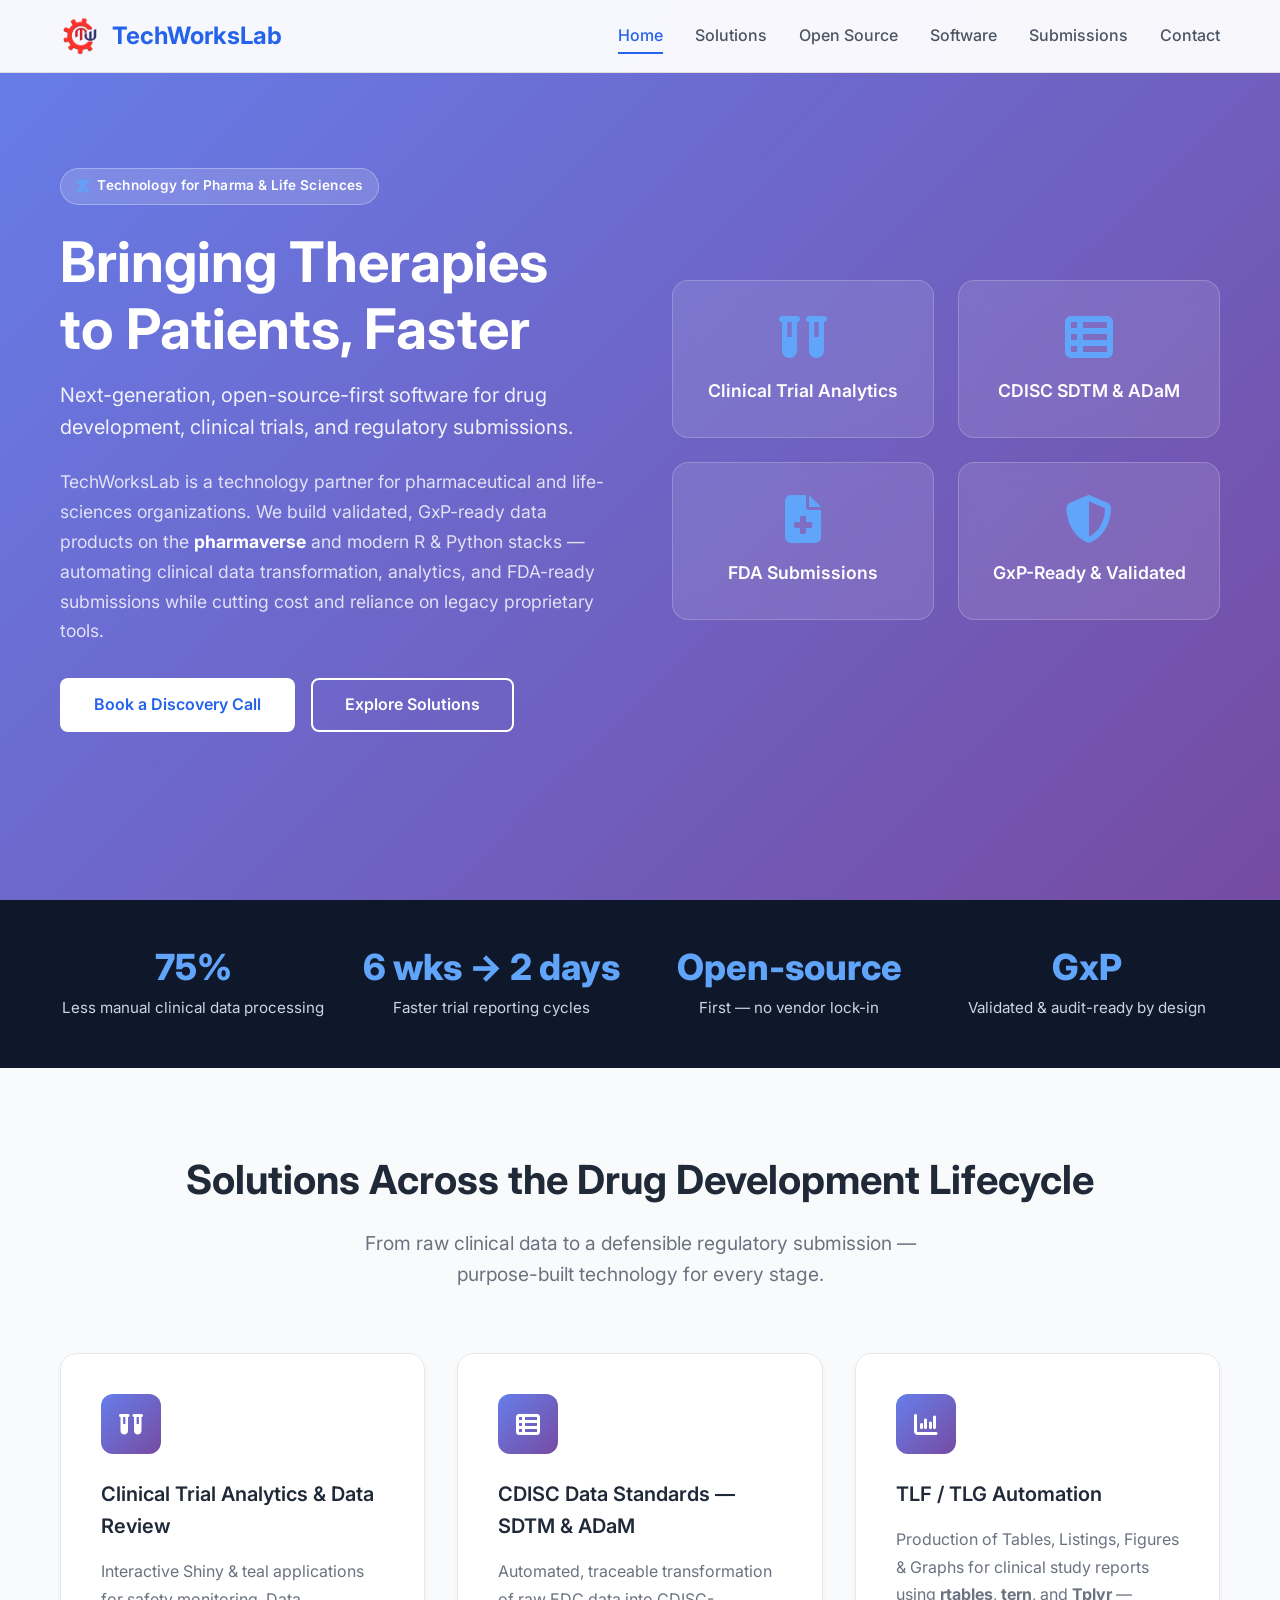
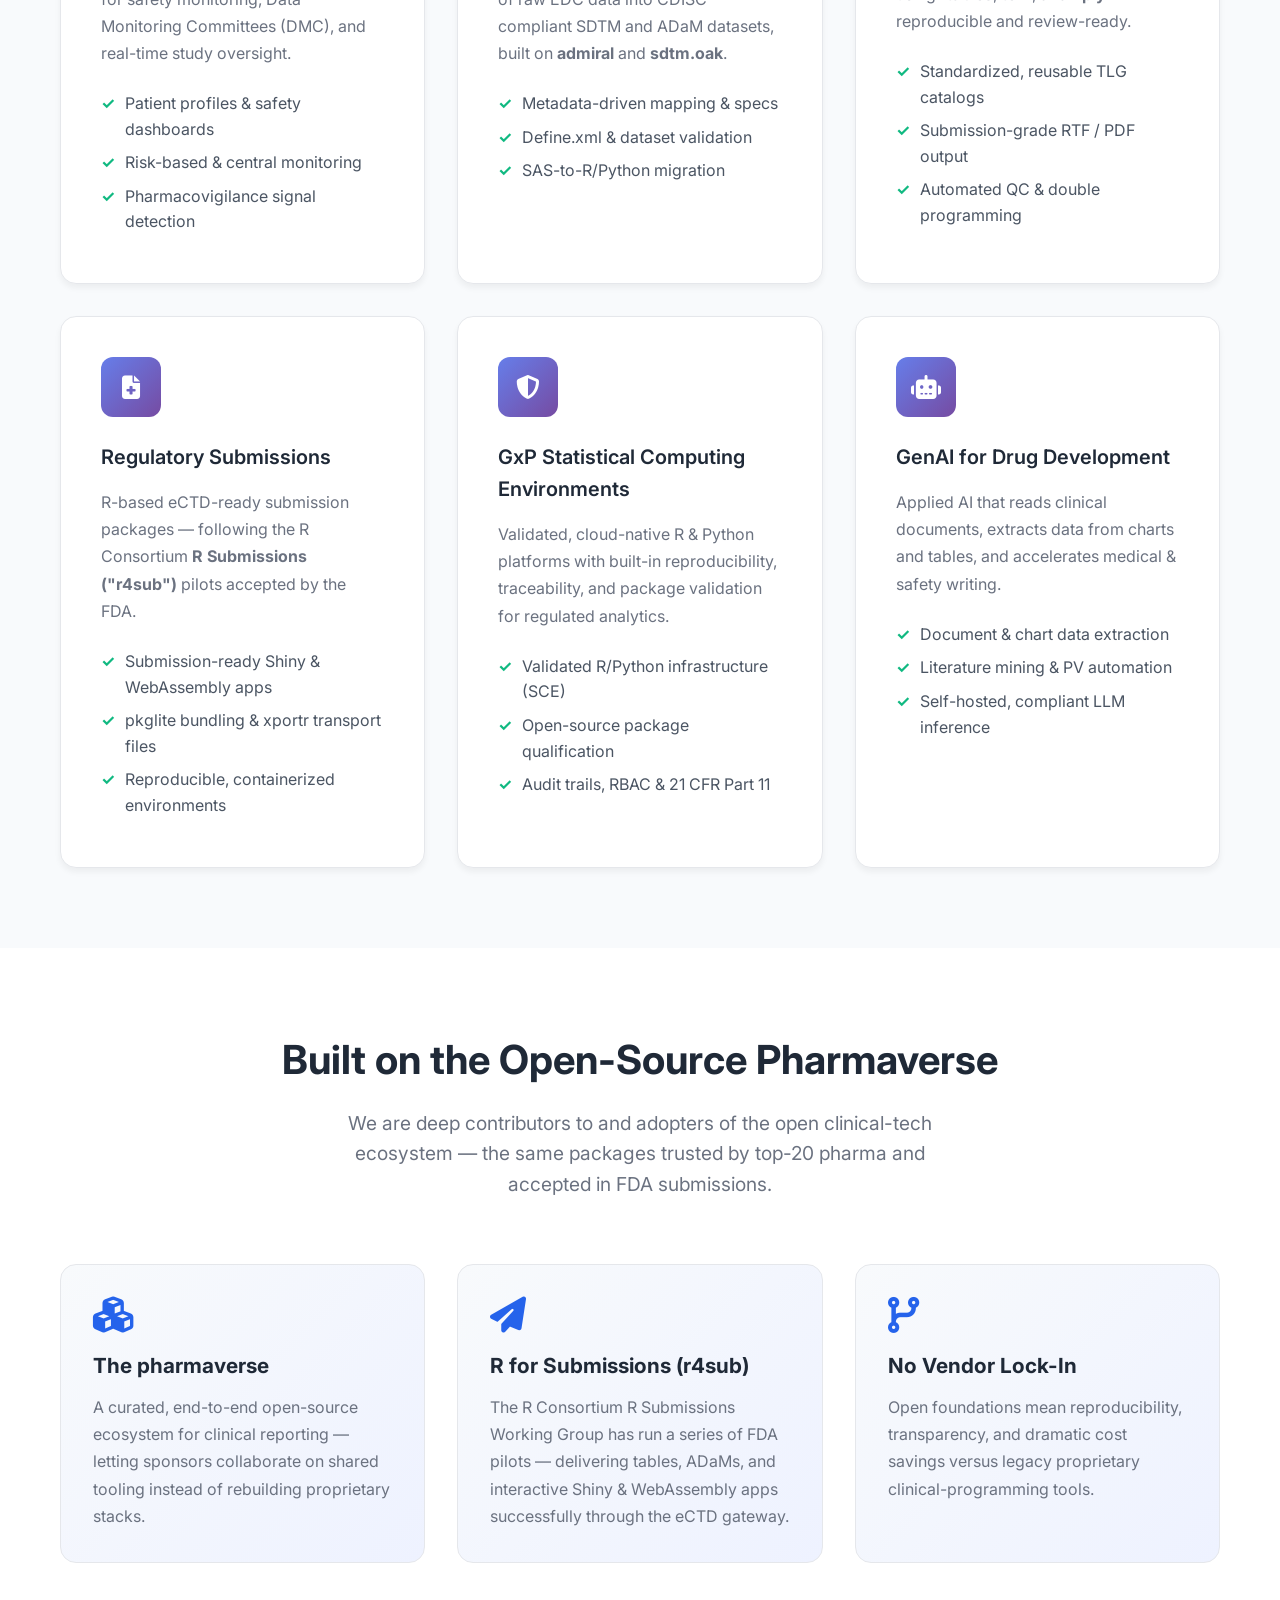
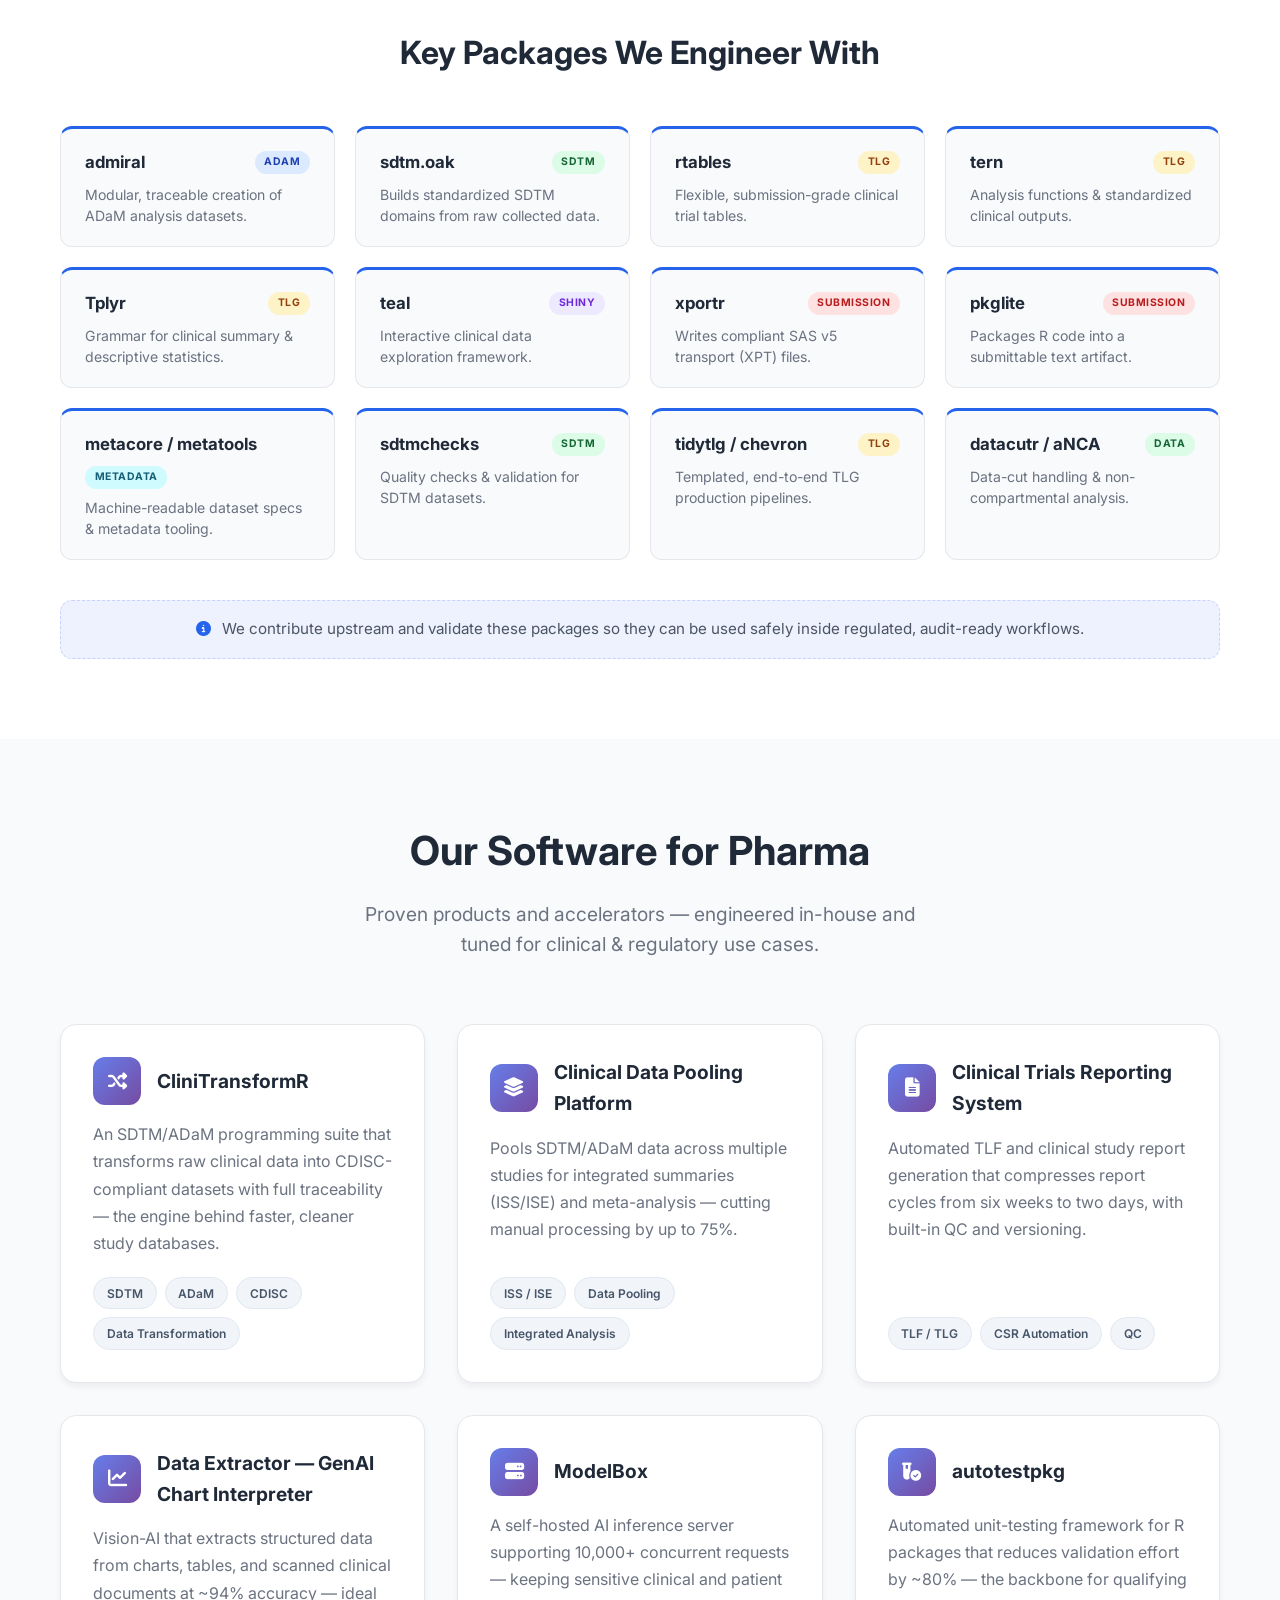
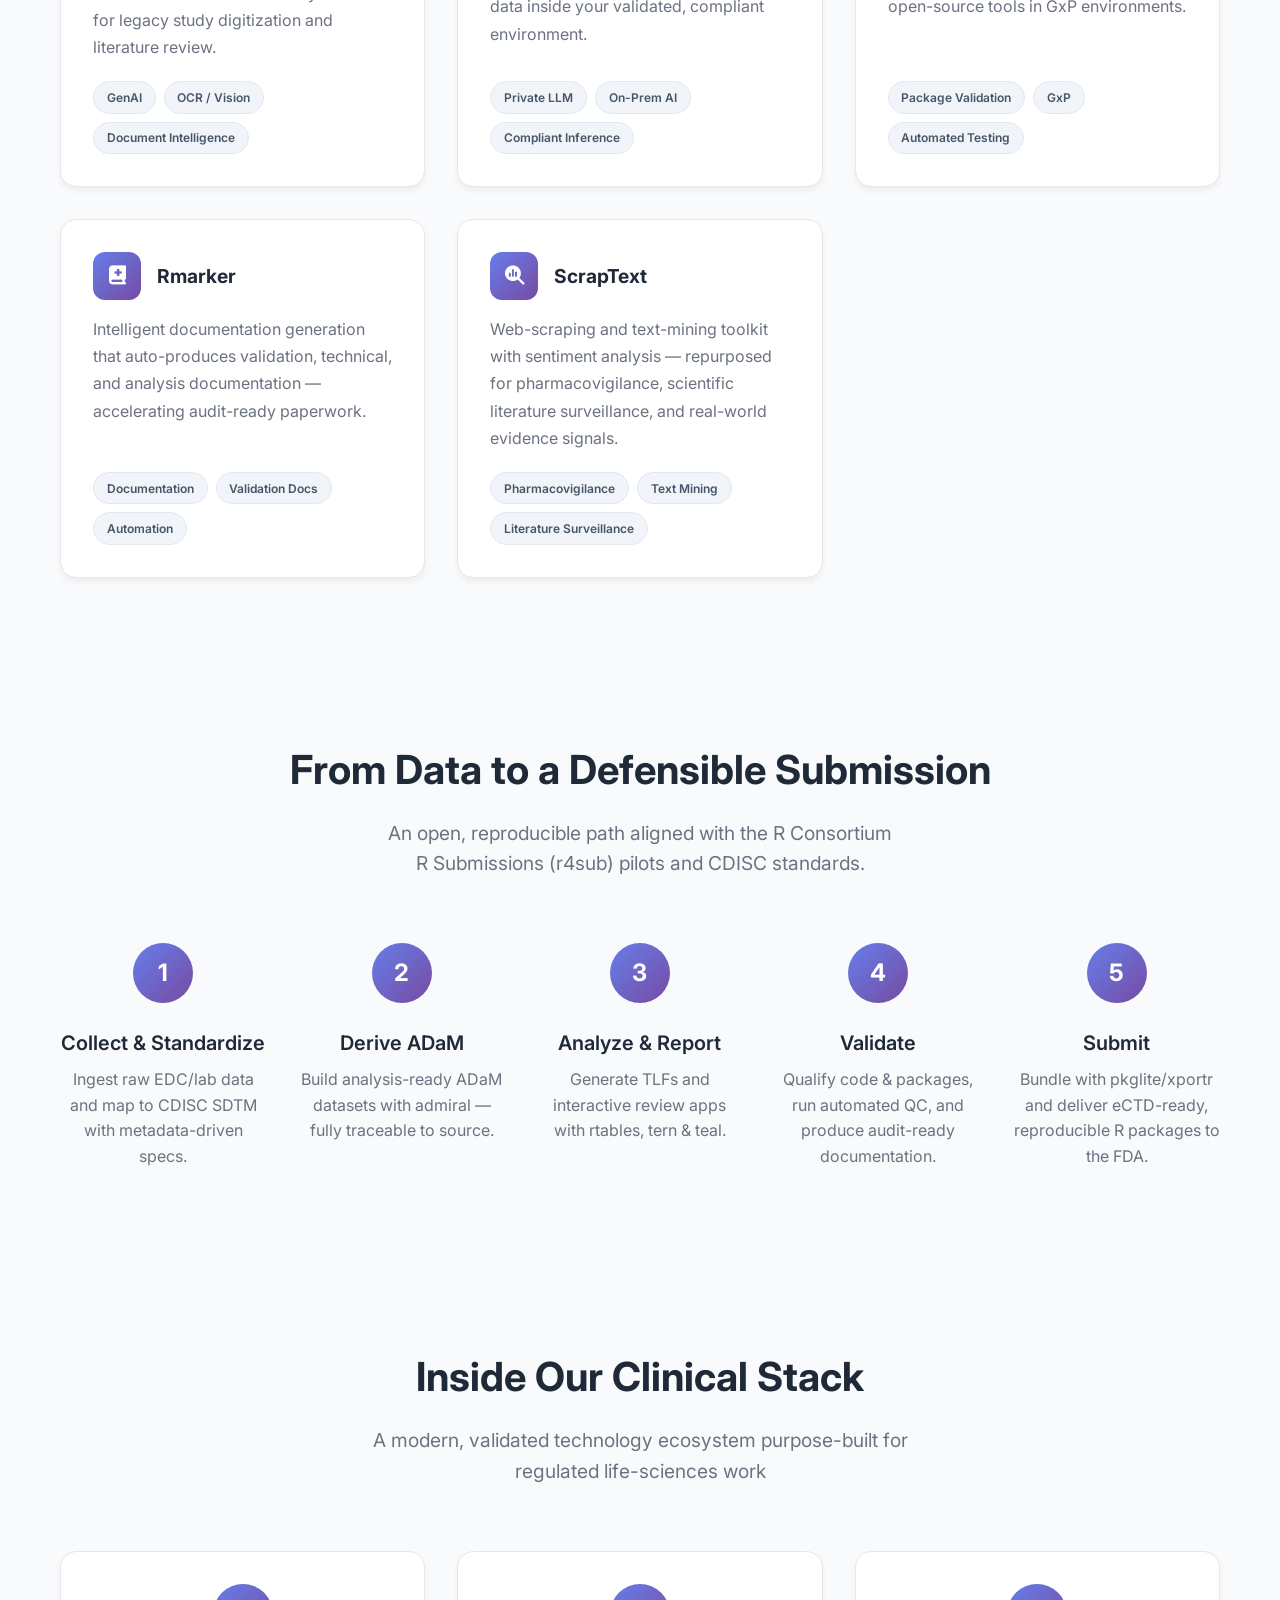
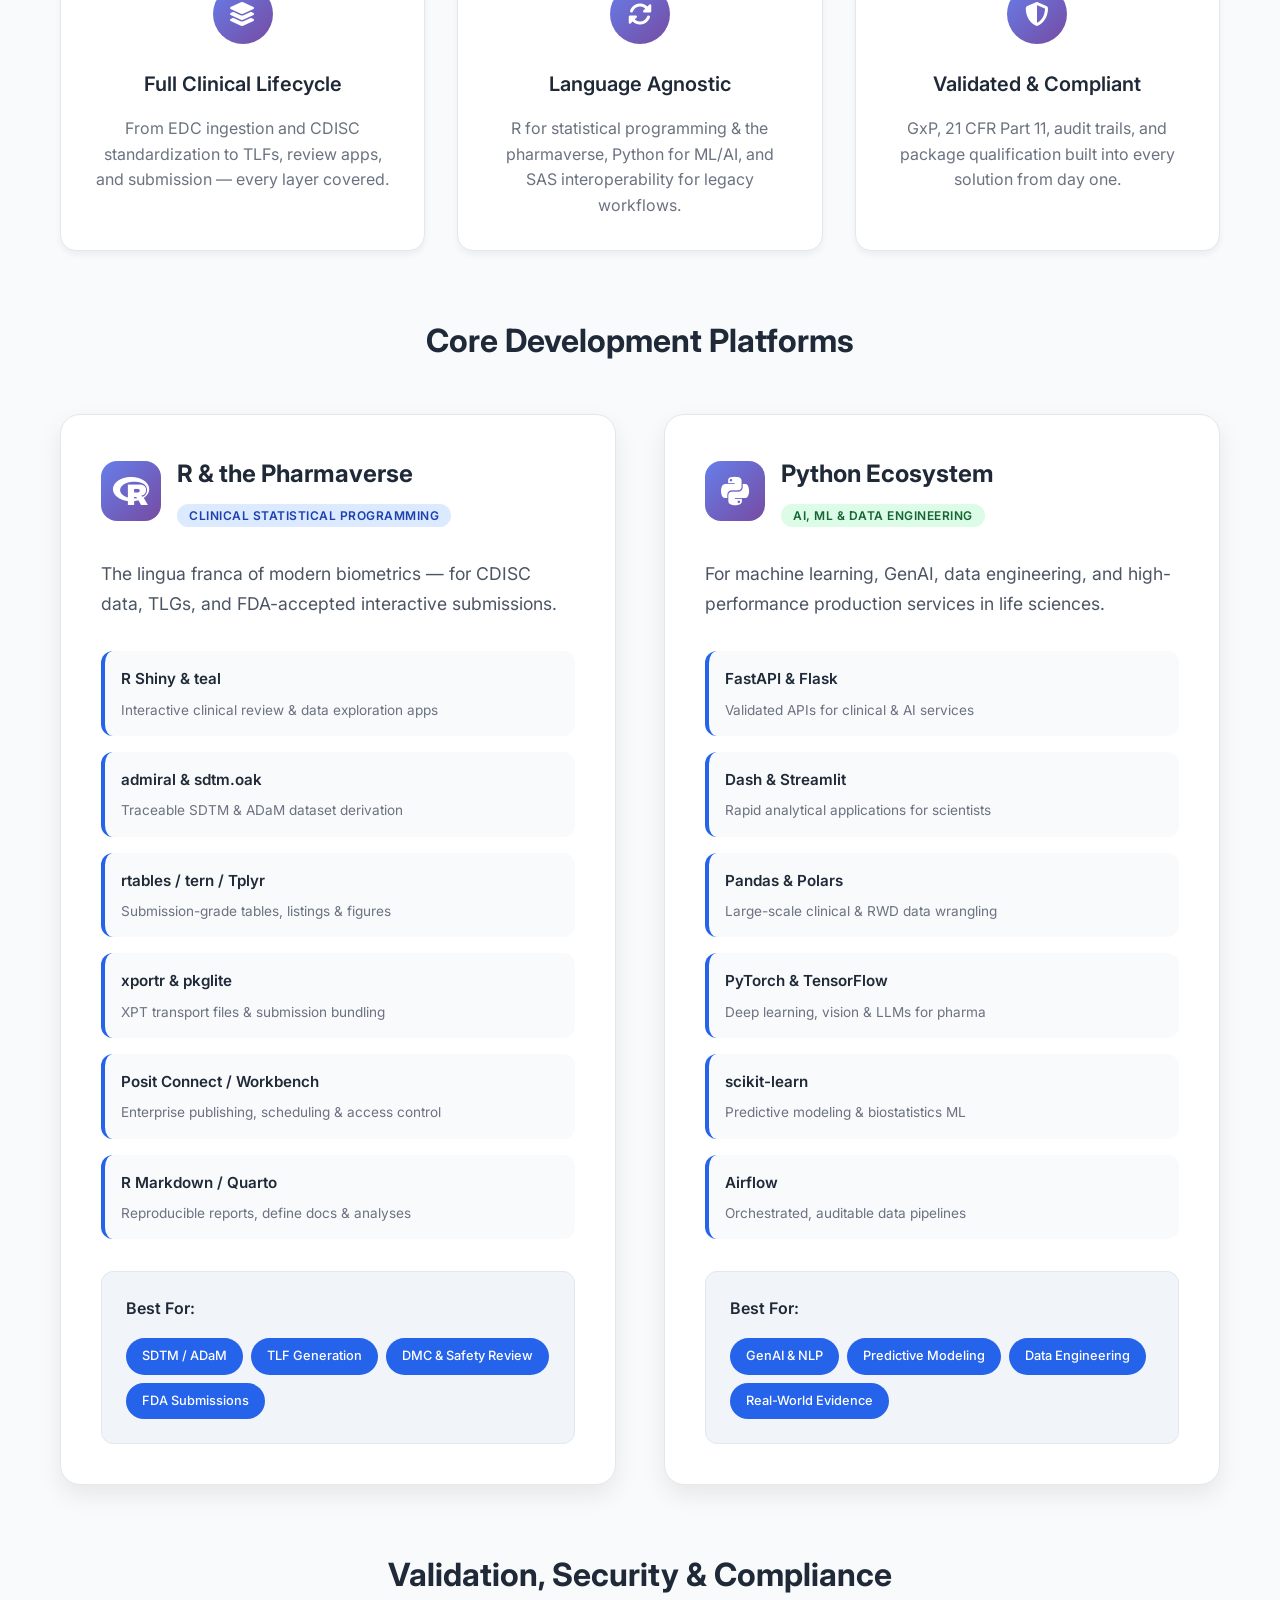
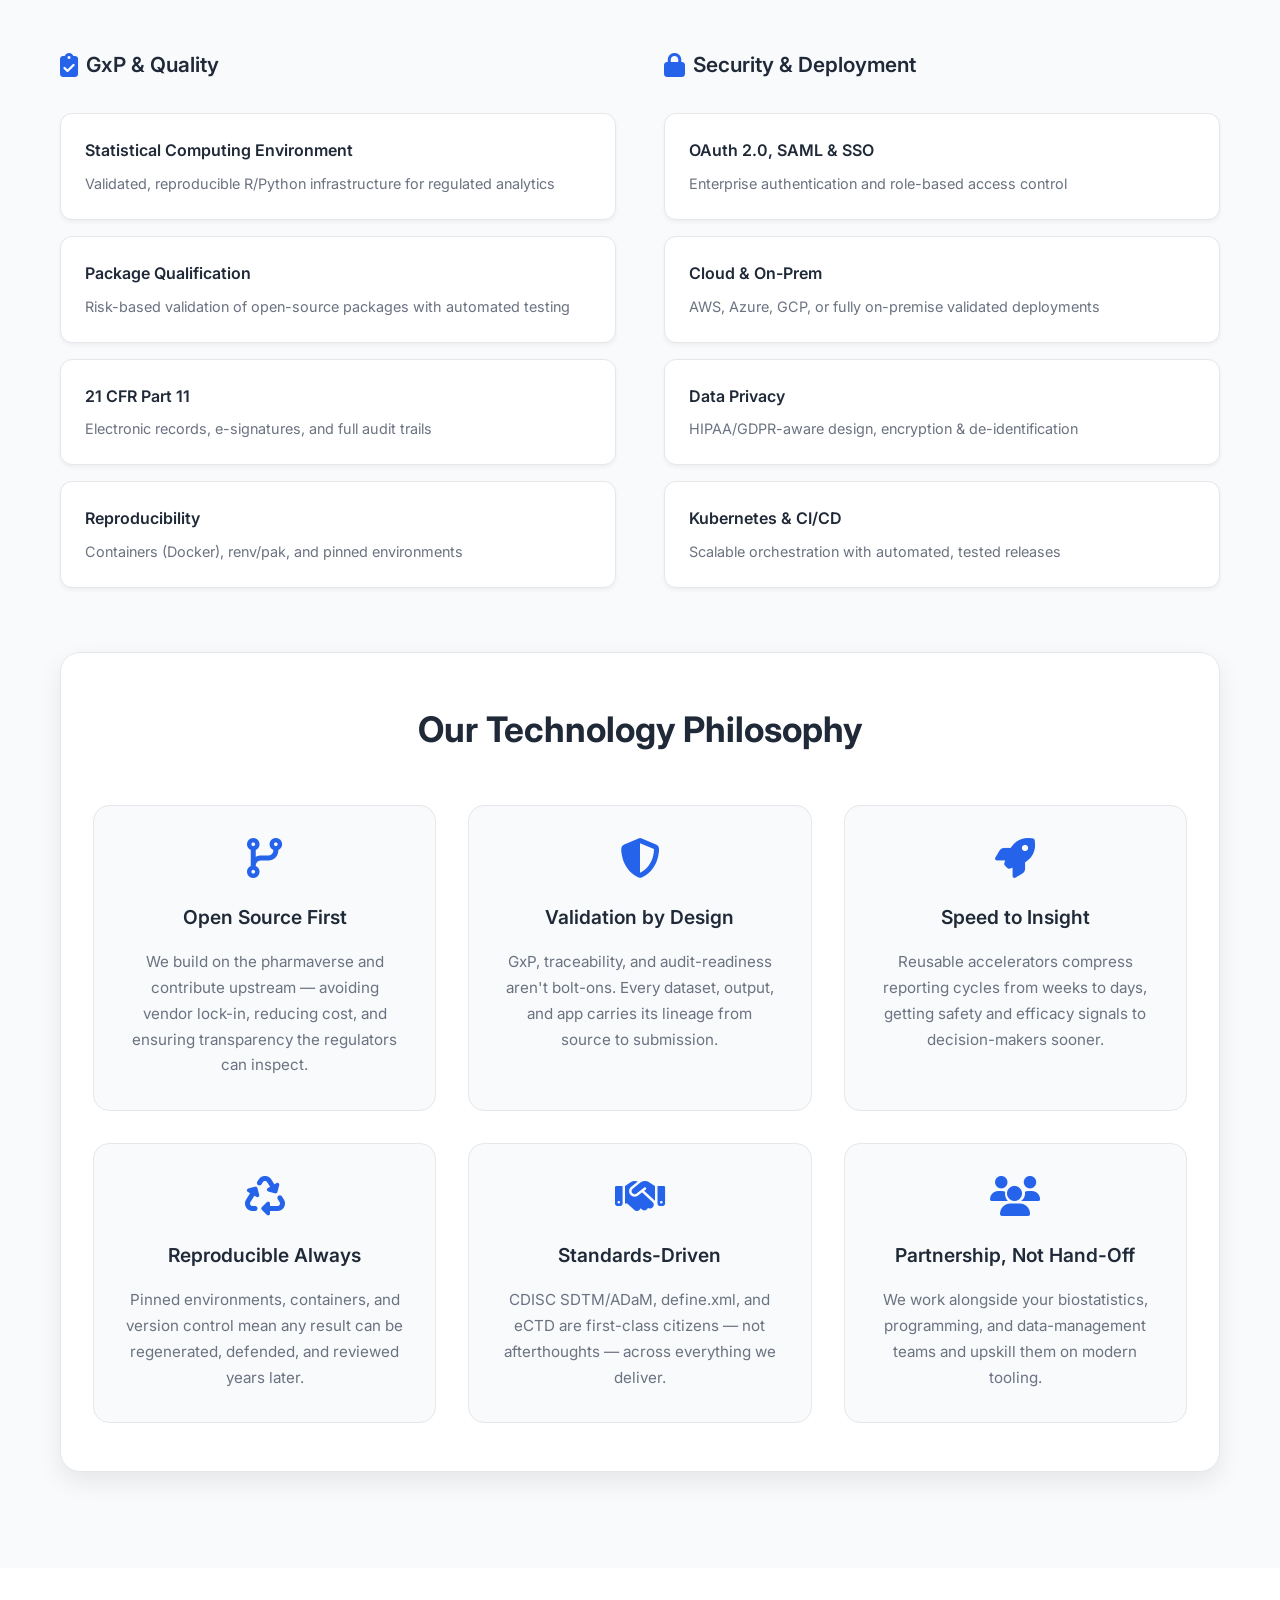
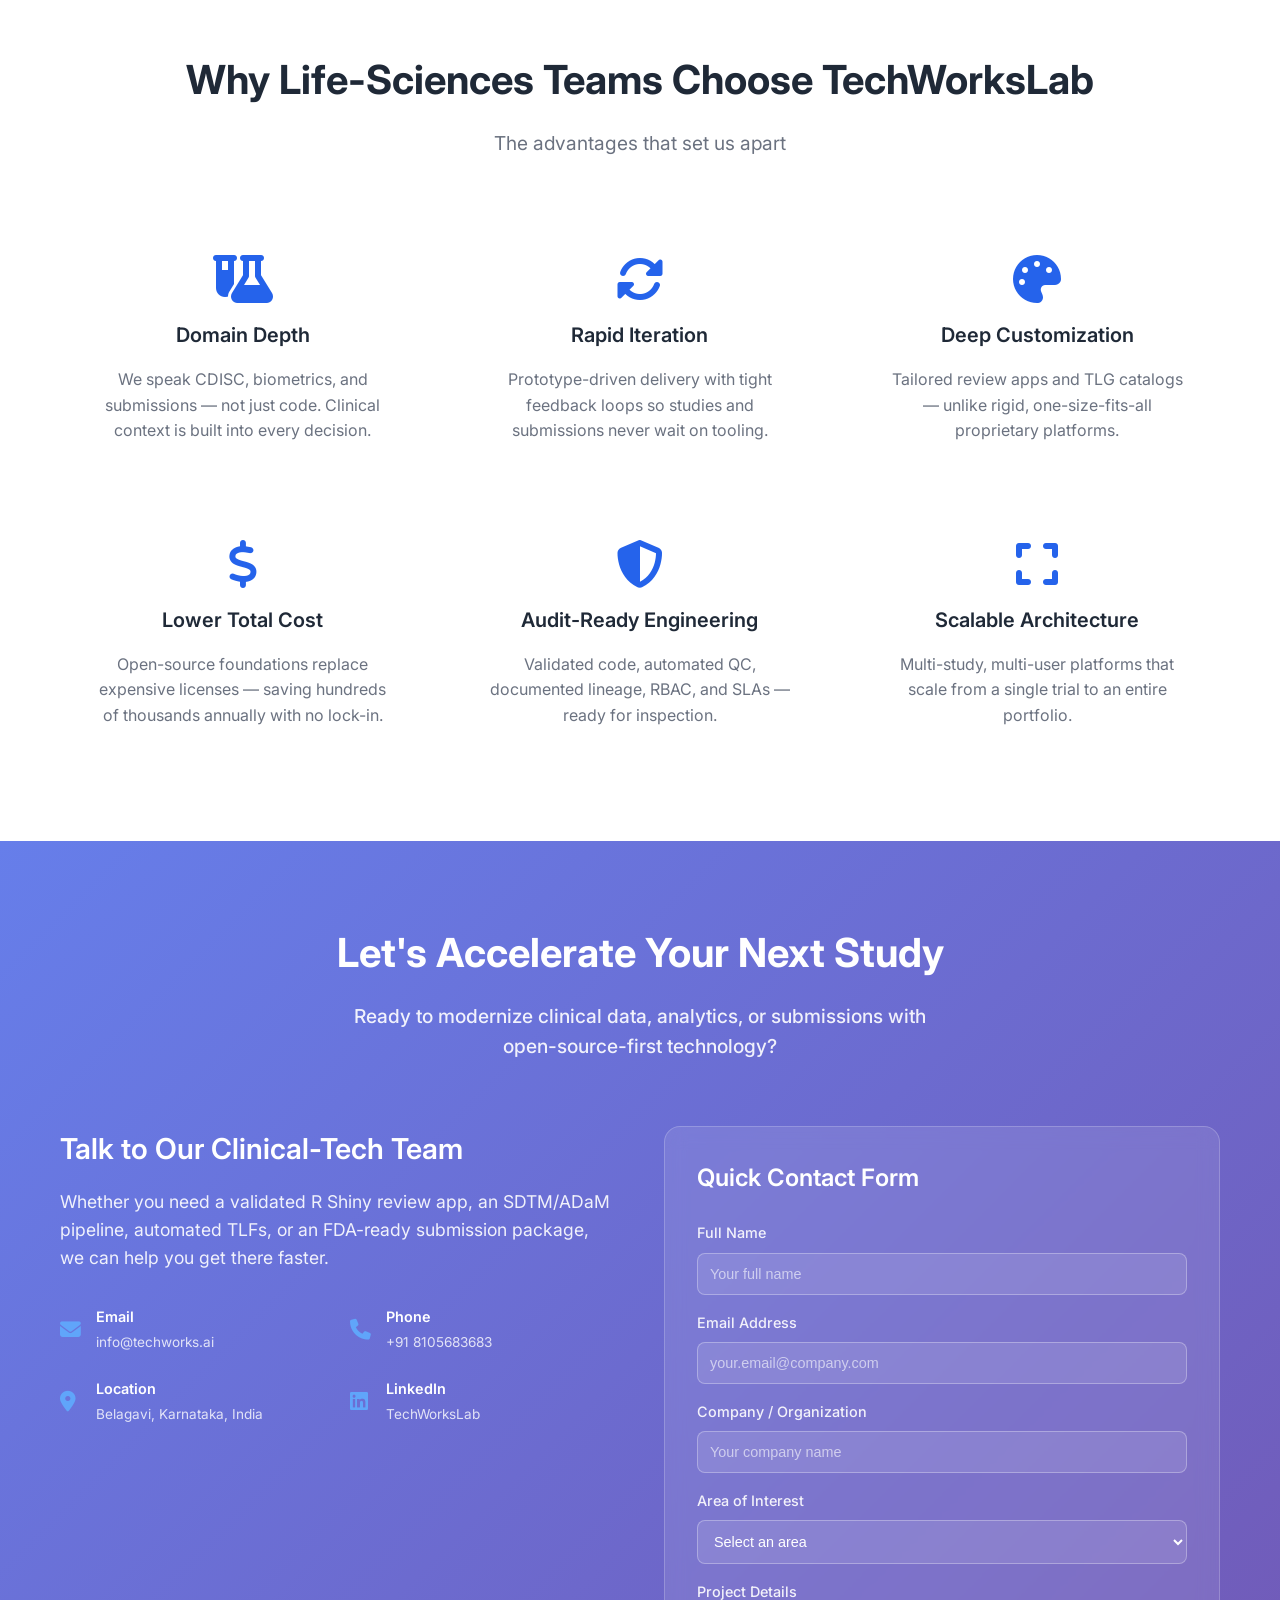
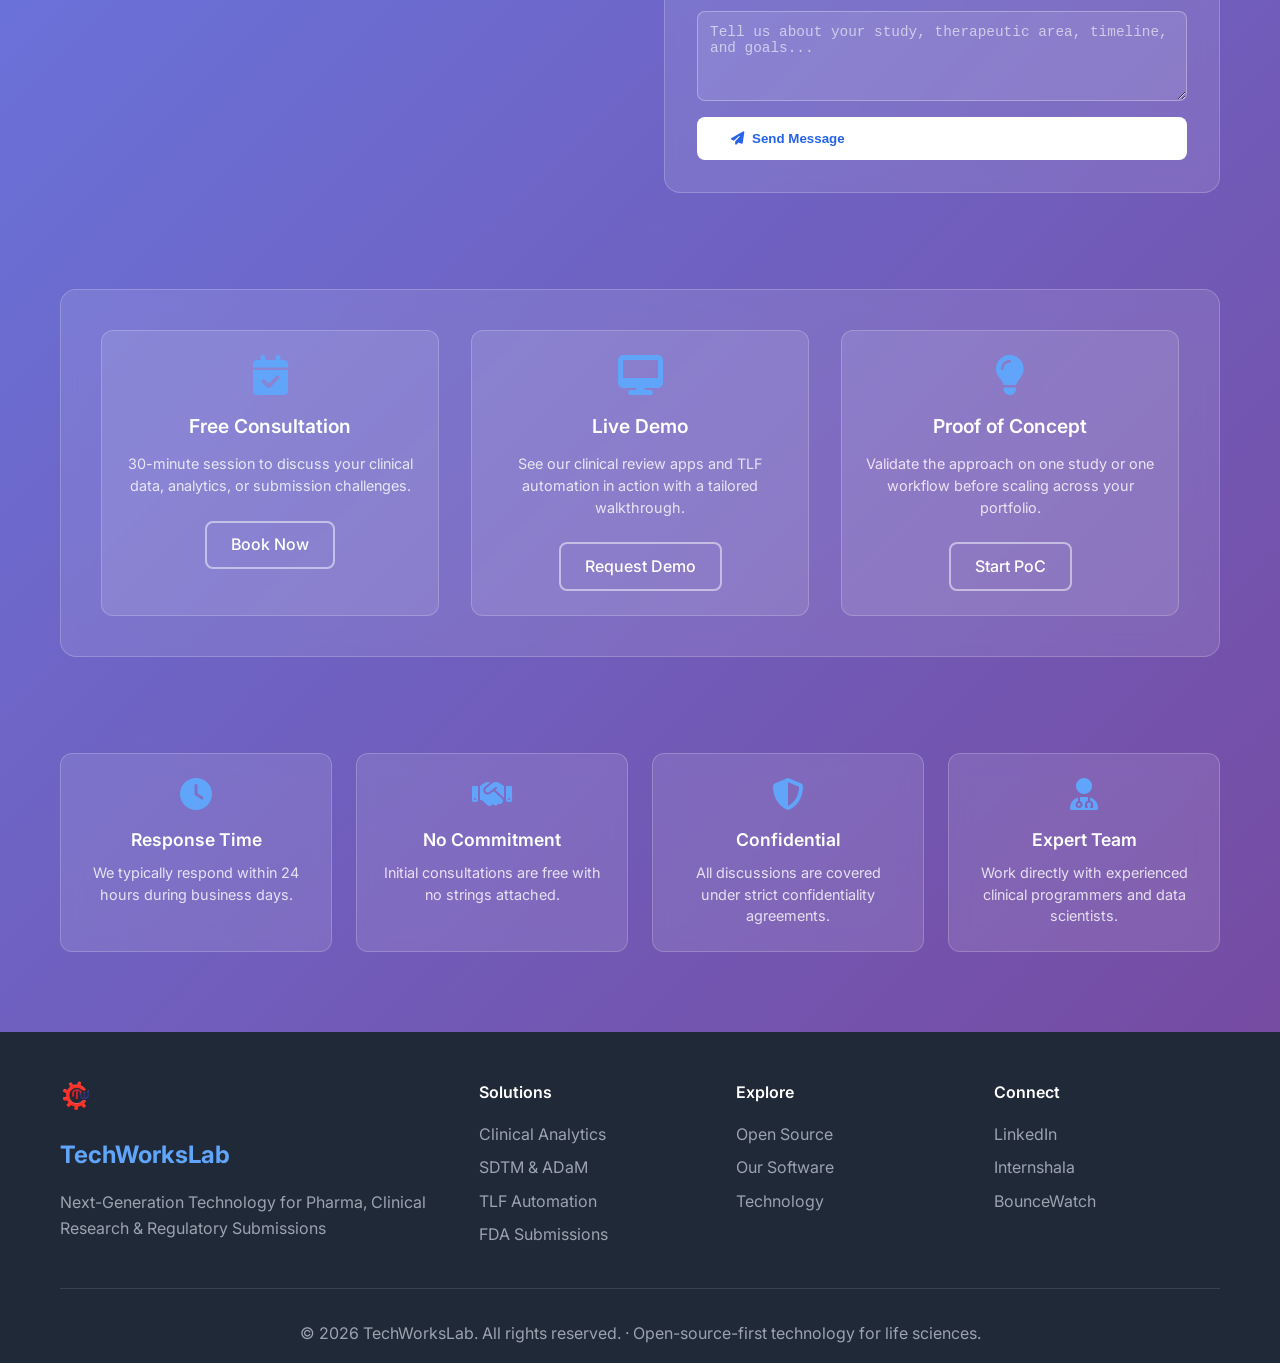
==== commit 6f9ee2d1: "v3" ====
--- a/index.html
+++ b/index.html
@@ -3,30 +3,30 @@
 <head>
     <meta charset="UTF-8">
     <meta name="viewport" content="width=device-width, initial-scale=1.0">
-    <title>TechWorksLab - Enterprise-Grade Data Products</title>
-    <meta name="description" content="TechWorksLab delivers enterprise-grade AI and analytics applications using R Shiny and Python. Transform your data into intelligent products.">
-    <meta name="keywords" content="data analytics, R Shiny, Python, AI, ML, dashboards, enterprise software, data visualization, business intelligence">
+    <title>TechWorksLab — Technology for Pharma, Clinical Trials & Regulatory Submissions</title>
+    <meta name="description" content="TechWorksLab builds next-generation, open-source-first software for pharmaceutical and life-sciences companies — accelerating drug development, clinical trial analytics, CDISC data standards, and FDA/regulatory submissions with validated R & Python.">
+    <meta name="keywords" content="pharma technology, clinical trials software, CDISC, SDTM, ADaM, TLG, pharmaverse, R Shiny clinical, FDA submission, R for submissions, GxP, statistical computing environment, clinical data, biometrics, life sciences, admiral, rtables, teal">
     <meta name="author" content="TechWorksLab">
-    
+
     <!-- Open Graph / Facebook -->
     <meta property="og:type" content="website">
     <meta property="og:url" content="https://techworkslab.github.io/">
-    <meta property="og:title" content="TechWorksLab - Enterprise-Grade Data Products">
-    <meta property="og:description" content="Transform enterprise data into intelligent products powered by modern analytics. Custom dashboards, AI platforms, and scalable solutions.">
+    <meta property="og:title" content="TechWorksLab — Technology for Pharma & Clinical Research">
+    <meta property="og:description" content="Open-source-first, GxP-ready software that accelerates drug development, clinical trials, and regulatory submissions.">
     <meta property="og:image" content="https://techworkslab.github.io/og-image.jpg">
 
     <!-- Twitter -->
     <meta property="twitter:card" content="summary_large_image">
     <meta property="twitter:url" content="https://techworkslab.github.io/">
-    <meta property="twitter:title" content="TechWorksLab - Enterprise-Grade Data Products">
-    <meta property="twitter:description" content="Transform enterprise data into intelligent products powered by modern analytics.">
+    <meta property="twitter:title" content="TechWorksLab — Technology for Pharma & Clinical Research">
+    <meta property="twitter:description" content="Open-source-first, GxP-ready software that accelerates drug development, clinical trials, and regulatory submissions.">
     <meta property="twitter:image" content="https://techworkslab.github.io/og-image.jpg">
-    
+
     <!-- Favicon -->
-    <link rel="icon" type="image/x-icon" href="data:image/svg+xml,<svg xmlns=%22http://www.w3.org/2000/svg%22 viewBox=%220 0 100 100%22><text y=%22.9em%22 font-size=%2290%22>🔬</text></svg>">
-    
+    <link rel="icon" type="image/x-icon" href="data:image/svg+xml,<svg xmlns=%22http://www.w3.org/2000/svg%22 viewBox=%220 0 100 100%22><text y=%22.9em%22 font-size=%2290%22>🧬</text></svg>">
+
     <link rel="stylesheet" href="styles.css">
-    <link href="https://fonts.googleapis.com/css2?family=Inter:wght@300;400;500;600;700&display=swap" rel="stylesheet">
+    <link href="https://fonts.googleapis.com/css2?family=Inter:wght@300;400;500;600;700;800&display=swap" rel="stylesheet">
     <link rel="stylesheet" href="https://cdnjs.cloudflare.com/ajax/libs/font-awesome/6.4.0/css/all.min.css">
 </head>
 <body>
@@ -39,9 +39,10 @@
             </div>
             <div class="nav-menu" id="nav-menu">
                 <a href="#home" class="nav-link">Home</a>
-                <a href="#services" class="nav-link">Services</a>
-                <a href="#technology" class="nav-link">Technology</a>
-                <a href="#process" class="nav-link">Process</a>
+                <a href="#solutions" class="nav-link">Solutions</a>
+                <a href="#opensource" class="nav-link">Open Source</a>
+                <a href="#products" class="nav-link">Software</a>
+                <a href="#submissions" class="nav-link">Submissions</a>
                 <a href="#contact" class="nav-link">Contact</a>
             </div>
             <div class="nav-toggle" id="nav-toggle">
@@ -56,78 +57,367 @@
     <section id="home" class="hero">
         <div class="container">
             <div class="hero-content">
-                <h1 class="hero-title">Transform Enterprise Data into Intelligent Products</h1>
-                <p class="hero-subtitle">Enterprise-grade analytics solutions powered by modern technology</p>
+                <span class="hero-badge"><i class="fas fa-dna"></i> Technology for Pharma & Life Sciences</span>
+                <h1 class="hero-title">Bringing Therapies to Patients, Faster</h1>
+                <p class="hero-subtitle">Next-generation, open-source-first software for drug development, clinical trials, and regulatory submissions.</p>
                 <p class="hero-description">
-                    At TechWorksLab, we are a language-agnostic, product-led technology company focused on delivering 
-                    enterprise-grade data products. We create intelligent, scalable analytics solutions—custom dashboards, 
-                    decision-support tools, and predictive platforms tailored to enterprise needs.
+                    TechWorksLab is a technology partner for pharmaceutical and life-sciences organizations.
+                    We build validated, GxP-ready data products on the <strong>pharmaverse</strong> and modern
+                    R &amp; Python stacks — automating clinical data transformation, analytics, and FDA-ready
+                    submissions while cutting cost and reliance on legacy proprietary tools.
                 </p>
                 <div class="hero-buttons">
-                    <a href="#contact" class="btn btn-primary">Start a PoC</a>
-                    <a href="#services" class="btn btn-secondary">Our Services</a>
+                    <a href="#contact" class="btn btn-primary">Book a Discovery Call</a>
+                    <a href="#solutions" class="btn btn-secondary">Explore Solutions</a>
                 </div>
             </div>
             <div class="hero-visual">
                 <div class="hero-card">
-                    <i class="fas fa-chart-line"></i>
-                    <h3>Real-time Analytics</h3>
+                    <i class="fas fa-vials"></i>
+                    <h3>Clinical Trial Analytics</h3>
                 </div>
                 <div class="hero-card">
-                    <i class="fas fa-robot"></i>
-                    <h3>AI & ML Platforms</h3>
+                    <i class="fas fa-table-list"></i>
+                    <h3>CDISC SDTM &amp; ADaM</h3>
                 </div>
                 <div class="hero-card">
-                    <i class="fas fa-tachometer-alt"></i>
-                    <h3>Custom Dashboards</h3>
+                    <i class="fas fa-file-medical"></i>
+                    <h3>FDA Submissions</h3>
+                </div>
+                <div class="hero-card">
+                    <i class="fas fa-shield-halved"></i>
+                    <h3>GxP-Ready &amp; Validated</h3>
                 </div>
             </div>
         </div>
     </section>
 
-    <!-- Services Section -->
-    <section id="services" class="services">
+    <!-- Trust / Stats Bar -->
+    <section class="stats-bar">
+        <div class="container">
+            <div class="stats-grid">
+                <div class="stat-item">
+                    <h3>75%</h3>
+                    <p>Less manual clinical data processing</p>
+                </div>
+                <div class="stat-item">
+                    <h3>6 wks → 2 days</h3>
+                    <p>Faster trial reporting cycles</p>
+                </div>
+                <div class="stat-item">
+                    <h3>Open-source</h3>
+                    <p>First — no vendor lock-in</p>
+                </div>
+                <div class="stat-item">
+                    <h3>GxP</h3>
+                    <p>Validated &amp; audit-ready by design</p>
+                </div>
+            </div>
+        </div>
+    </section>
+
+    <!-- Solutions Section -->
+    <section id="solutions" class="services">
         <div class="container">
             <div class="section-header">
-                <h2>What We Build</h2>
-                <p>Comprehensive data solutions designed for enterprise success</p>
+                <h2>Solutions Across the Drug Development Lifecycle</h2>
+                <p>From raw clinical data to a defensible regulatory submission — purpose-built technology for every stage.</p>
             </div>
             <div class="services-grid">
                 <div class="service-card">
                     <div class="service-icon">
-                        <i class="fas fa-chart-bar"></i>
-                    </div>
-                    <h3>Interactive Data Products & Dashboards</h3>
-                    <p>Bespoke analytics dashboards and web applications that deliver real-time insights and predictive intelligence for key business operations.</p>
+                        <i class="fas fa-vials"></i>
+                    </div>
+                    <h3>Clinical Trial Analytics &amp; Data Review</h3>
+                    <p>Interactive Shiny &amp; teal applications for safety monitoring, Data Monitoring Committees (DMC), and real-time study oversight.</p>
                     <ul>
-                        <li>Real-time data visualization</li>
-                        <li>Custom interactive interfaces</li>
-                        <li>Business intelligence automation</li>
+                        <li>Patient profiles &amp; safety dashboards</li>
+                        <li>Risk-based &amp; central monitoring</li>
+                        <li>Pharmacovigilance signal detection</li>
                     </ul>
                 </div>
                 <div class="service-card">
                     <div class="service-icon">
-                        <i class="fas fa-brain"></i>
-                    </div>
-                    <h3>AI & ML Platforms</h3>
-                    <p>Full-stack machine learning solutions designed for production scale—covering prototyping, testing, and deployment.</p>
+                        <i class="fas fa-table-list"></i>
+                    </div>
+                    <h3>CDISC Data Standards — SDTM &amp; ADaM</h3>
+                    <p>Automated, traceable transformation of raw EDC data into CDISC-compliant SDTM and ADaM datasets, built on <strong>admiral</strong> and <strong>sdtm.oak</strong>.</p>
                     <ul>
-                        <li>Predictive analytics models</li>
-                        <li>Automated decision systems</li>
-                        <li>Production-ready ML pipelines</li>
+                        <li>Metadata-driven mapping &amp; specs</li>
+                        <li>Define.xml &amp; dataset validation</li>
+                        <li>SAS-to-R/Python migration</li>
                     </ul>
                 </div>
                 <div class="service-card">
                     <div class="service-icon">
-                        <i class="fas fa-expand-arrows-alt"></i>
-                    </div>
-                    <h3>Customizable & Scalable Software</h3>
-                    <p>Products engineered to scale with growing data volumes and concurrent usage, catering dynamically to user roles and enterprise security needs.</p>
+                        <i class="fas fa-chart-column"></i>
+                    </div>
+                    <h3>TLF / TLG Automation</h3>
+                    <p>Production of Tables, Listings, Figures &amp; Graphs for clinical study reports using <strong>rtables</strong>, <strong>tern</strong>, and <strong>Tplyr</strong> — reproducible and review-ready.</p>
                     <ul>
-                        <li>Enterprise-grade security</li>
-                        <li>Role-based access control</li>
-                        <li>Horizontal scaling capabilities</li>
+                        <li>Standardized, reusable TLG catalogs</li>
+                        <li>Submission-grade RTF / PDF output</li>
+                        <li>Automated QC &amp; double programming</li>
                     </ul>
+                </div>
+                <div class="service-card">
+                    <div class="service-icon">
+                        <i class="fas fa-file-medical"></i>
+                    </div>
+                    <h3>Regulatory Submissions</h3>
+                    <p>R-based eCTD-ready submission packages — following the R Consortium <strong>R Submissions ("r4sub")</strong> pilots accepted by the FDA.</p>
+                    <ul>
+                        <li>Submission-ready Shiny &amp; WebAssembly apps</li>
+                        <li>pkglite bundling &amp; xportr transport files</li>
+                        <li>Reproducible, containerized environments</li>
+                    </ul>
+                </div>
+                <div class="service-card">
+                    <div class="service-icon">
+                        <i class="fas fa-shield-halved"></i>
+                    </div>
+                    <h3>GxP Statistical Computing Environments</h3>
+                    <p>Validated, cloud-native R &amp; Python platforms with built-in reproducibility, traceability, and package validation for regulated analytics.</p>
+                    <ul>
+                        <li>Validated R/Python infrastructure (SCE)</li>
+                        <li>Open-source package qualification</li>
+                        <li>Audit trails, RBAC &amp; 21 CFR Part 11</li>
+                    </ul>
+                </div>
+                <div class="service-card">
+                    <div class="service-icon">
+                        <i class="fas fa-robot"></i>
+                    </div>
+                    <h3>GenAI for Drug Development</h3>
+                    <p>Applied AI that reads clinical documents, extracts data from charts and tables, and accelerates medical &amp; safety writing.</p>
+                    <ul>
+                        <li>Document &amp; chart data extraction</li>
+                        <li>Literature mining &amp; PV automation</li>
+                        <li>Self-hosted, compliant LLM inference</li>
+                    </ul>
+                </div>
+            </div>
+        </div>
+    </section>
+
+    <!-- Open Source / Pharmaverse Section -->
+    <section id="opensource" class="opensource">
+        <div class="container">
+            <div class="section-header">
+                <h2>Built on the Open-Source Pharmaverse</h2>
+                <p>We are deep contributors to and adopters of the open clinical-tech ecosystem — the same packages trusted by top-20 pharma and accepted in FDA submissions.</p>
+            </div>
+
+            <div class="os-intro">
+                <div class="os-intro-card">
+                    <i class="fas fa-cubes"></i>
+                    <h3>The pharmaverse</h3>
+                    <p>A curated, end-to-end open-source ecosystem for clinical reporting — letting sponsors collaborate on shared tooling instead of rebuilding proprietary stacks.</p>
+                </div>
+                <div class="os-intro-card">
+                    <i class="fas fa-paper-plane"></i>
+                    <h3>R for Submissions (r4sub)</h3>
+                    <p>The R Consortium R&nbsp;Submissions Working Group has run a series of FDA pilots — delivering tables, ADaMs, and interactive Shiny &amp; WebAssembly apps successfully through the eCTD gateway.</p>
+                </div>
+                <div class="os-intro-card">
+                    <i class="fas fa-code-branch"></i>
+                    <h3>No Vendor Lock-In</h3>
+                    <p>Open foundations mean reproducibility, transparency, and dramatic cost savings versus legacy proprietary clinical-programming tools.</p>
+                </div>
+            </div>
+
+            <h3 class="tech-section-title">Key Packages We Engineer With</h3>
+            <div class="pharmaverse-grid">
+                <div class="pkg-card">
+                    <div class="pkg-head"><strong>admiral</strong><span class="pkg-badge adam">ADaM</span></div>
+                    <p>Modular, traceable creation of ADaM analysis datasets.</p>
+                </div>
+                <div class="pkg-card">
+                    <div class="pkg-head"><strong>sdtm.oak</strong><span class="pkg-badge sdtm">SDTM</span></div>
+                    <p>Builds standardized SDTM domains from raw collected data.</p>
+                </div>
+                <div class="pkg-card">
+                    <div class="pkg-head"><strong>rtables</strong><span class="pkg-badge tlg">TLG</span></div>
+                    <p>Flexible, submission-grade clinical trial tables.</p>
+                </div>
+                <div class="pkg-card">
+                    <div class="pkg-head"><strong>tern</strong><span class="pkg-badge tlg">TLG</span></div>
+                    <p>Analysis functions &amp; standardized clinical outputs.</p>
+                </div>
+                <div class="pkg-card">
+                    <div class="pkg-head"><strong>Tplyr</strong><span class="pkg-badge tlg">TLG</span></div>
+                    <p>Grammar for clinical summary &amp; descriptive statistics.</p>
+                </div>
+                <div class="pkg-card">
+                    <div class="pkg-head"><strong>teal</strong><span class="pkg-badge app">Shiny</span></div>
+                    <p>Interactive clinical data exploration framework.</p>
+                </div>
+                <div class="pkg-card">
+                    <div class="pkg-head"><strong>xportr</strong><span class="pkg-badge sub">Submission</span></div>
+                    <p>Writes compliant SAS v5 transport (XPT) files.</p>
+                </div>
+                <div class="pkg-card">
+                    <div class="pkg-head"><strong>pkglite</strong><span class="pkg-badge sub">Submission</span></div>
+                    <p>Packages R code into a submittable text artifact.</p>
+                </div>
+                <div class="pkg-card">
+                    <div class="pkg-head"><strong>metacore / metatools</strong><span class="pkg-badge meta">Metadata</span></div>
+                    <p>Machine-readable dataset specs &amp; metadata tooling.</p>
+                </div>
+                <div class="pkg-card">
+                    <div class="pkg-head"><strong>sdtmchecks</strong><span class="pkg-badge sdtm">SDTM</span></div>
+                    <p>Quality checks &amp; validation for SDTM datasets.</p>
+                </div>
+                <div class="pkg-card">
+                    <div class="pkg-head"><strong>tidytlg / chevron</strong><span class="pkg-badge tlg">TLG</span></div>
+                    <p>Templated, end-to-end TLG production pipelines.</p>
+                </div>
+                <div class="pkg-card">
+                    <div class="pkg-head"><strong>datacutr / aNCA</strong><span class="pkg-badge sdtm">Data</span></div>
+                    <p>Data-cut handling &amp; non-compartmental analysis.</p>
+                </div>
+            </div>
+            <p class="os-note">
+                <i class="fas fa-info-circle"></i>
+                We contribute upstream and validate these packages so they can be used safely inside regulated, audit-ready workflows.
+            </p>
+        </div>
+    </section>
+
+    <!-- Our Software / Products Section -->
+    <section id="products" class="products">
+        <div class="container">
+            <div class="section-header">
+                <h2>Our Software for Pharma</h2>
+                <p>Proven products and accelerators — engineered in-house and tuned for clinical &amp; regulatory use cases.</p>
+            </div>
+            <div class="products-grid">
+                <div class="product-card">
+                    <div class="product-head">
+                        <i class="fas fa-shuffle"></i>
+                        <h3>CliniTransformR</h3>
+                    </div>
+                    <p>An SDTM/ADaM programming suite that transforms raw clinical data into CDISC-compliant datasets with full traceability — the engine behind faster, cleaner study databases.</p>
+                    <div class="product-tags">
+                        <span>SDTM</span><span>ADaM</span><span>CDISC</span><span>Data Transformation</span>
+                    </div>
+                </div>
+                <div class="product-card">
+                    <div class="product-head">
+                        <i class="fas fa-layer-group"></i>
+                        <h3>Clinical Data Pooling Platform</h3>
+                    </div>
+                    <p>Pools SDTM/ADaM data across multiple studies for integrated summaries (ISS/ISE) and meta-analysis — cutting manual processing by up to 75%.</p>
+                    <div class="product-tags">
+                        <span>ISS / ISE</span><span>Data Pooling</span><span>Integrated Analysis</span>
+                    </div>
+                </div>
+                <div class="product-card">
+                    <div class="product-head">
+                        <i class="fas fa-file-lines"></i>
+                        <h3>Clinical Trials Reporting System</h3>
+                    </div>
+                    <p>Automated TLF and clinical study report generation that compresses report cycles from six weeks to two days, with built-in QC and versioning.</p>
+                    <div class="product-tags">
+                        <span>TLF / TLG</span><span>CSR Automation</span><span>QC</span>
+                    </div>
+                </div>
+                <div class="product-card">
+                    <div class="product-head">
+                        <i class="fas fa-chart-line"></i>
+                        <h3>Data Extractor — GenAI Chart Interpreter</h3>
+                    </div>
+                    <p>Vision-AI that extracts structured data from charts, tables, and scanned clinical documents at ~94% accuracy — ideal for legacy study digitization and literature review.</p>
+                    <div class="product-tags">
+                        <span>GenAI</span><span>OCR / Vision</span><span>Document Intelligence</span>
+                    </div>
+                </div>
+                <div class="product-card">
+                    <div class="product-head">
+                        <i class="fas fa-server"></i>
+                        <h3>ModelBox</h3>
+                    </div>
+                    <p>A self-hosted AI inference server supporting 10,000+ concurrent requests — keeping sensitive clinical and patient data inside your validated, compliant environment.</p>
+                    <div class="product-tags">
+                        <span>Private LLM</span><span>On-Prem AI</span><span>Compliant Inference</span>
+                    </div>
+                </div>
+                <div class="product-card">
+                    <div class="product-head">
+                        <i class="fas fa-vial-circle-check"></i>
+                        <h3>autotestpkg</h3>
+                    </div>
+                    <p>Automated unit-testing framework for R packages that reduces validation effort by ~80% — the backbone for qualifying open-source tools in GxP environments.</p>
+                    <div class="product-tags">
+                        <span>Package Validation</span><span>GxP</span><span>Automated Testing</span>
+                    </div>
+                </div>
+                <div class="product-card">
+                    <div class="product-head">
+                        <i class="fas fa-book-medical"></i>
+                        <h3>Rmarker</h3>
+                    </div>
+                    <p>Intelligent documentation generation that auto-produces validation, technical, and analysis documentation — accelerating audit-ready paperwork.</p>
+                    <div class="product-tags">
+                        <span>Documentation</span><span>Validation Docs</span><span>Automation</span>
+                    </div>
+                </div>
+                <div class="product-card">
+                    <div class="product-head">
+                        <i class="fas fa-magnifying-glass-chart"></i>
+                        <h3>ScrapText</h3>
+                    </div>
+                    <p>Web-scraping and text-mining toolkit with sentiment analysis — repurposed for pharmacovigilance, scientific literature surveillance, and real-world evidence signals.</p>
+                    <div class="product-tags">
+                        <span>Pharmacovigilance</span><span>Text Mining</span><span>Literature Surveillance</span>
+                    </div>
+                </div>
+            </div>
+        </div>
+    </section>
+
+    <!-- Submissions / Regulatory Flow Section -->
+    <section id="submissions" class="process">
+        <div class="container">
+            <div class="section-header">
+                <h2>From Data to a Defensible Submission</h2>
+                <p>An open, reproducible path aligned with the R Consortium R&nbsp;Submissions (r4sub) pilots and CDISC standards.</p>
+            </div>
+            <div class="process-timeline">
+                <div class="process-step">
+                    <div class="step-number">1</div>
+                    <div class="step-content">
+                        <h3>Collect &amp; Standardize</h3>
+                        <p>Ingest raw EDC/lab data and map to CDISC SDTM with metadata-driven specs.</p>
+                    </div>
+                </div>
+                <div class="process-step">
+                    <div class="step-number">2</div>
+                    <div class="step-content">
+                        <h3>Derive ADaM</h3>
+                        <p>Build analysis-ready ADaM datasets with admiral — fully traceable to source.</p>
+                    </div>
+                </div>
+                <div class="process-step">
+                    <div class="step-number">3</div>
+                    <div class="step-content">
+                        <h3>Analyze &amp; Report</h3>
+                        <p>Generate TLFs and interactive review apps with rtables, tern &amp; teal.</p>
+                    </div>
+                </div>
+                <div class="process-step">
+                    <div class="step-number">4</div>
+                    <div class="step-content">
+                        <h3>Validate</h3>
+                        <p>Qualify code &amp; packages, run automated QC, and produce audit-ready documentation.</p>
+                    </div>
+                </div>
+                <div class="process-step">
+                    <div class="step-number">5</div>
+                    <div class="step-content">
+                        <h3>Submit</h3>
+                        <p>Bundle with pkglite/xportr and deliver eCTD-ready, reproducible R packages to the FDA.</p>
+                    </div>
                 </div>
             </div>
         </div>
@@ -137,10 +427,10 @@
     <section id="technology" class="technology">
         <div class="container">
             <div class="section-header">
-                <h2>Inside Our Stack</h2>
-                <p>Comprehensive technology ecosystem for enterprise-grade data solutions</p>
-            </div>
-            
+                <h2>Inside Our Clinical Stack</h2>
+                <p>A modern, validated technology ecosystem purpose-built for regulated life-sciences work</p>
+            </div>
+
             <!-- Technology Overview -->
             <div class="tech-overview">
                 <div class="overview-grid">
@@ -148,22 +438,22 @@
                         <div class="overview-icon">
                             <i class="fas fa-layer-group"></i>
                         </div>
-                        <h3>Full-Stack Expertise</h3>
-                        <p>From data ingestion to visualization, we handle every layer of your data architecture</p>
+                        <h3>Full Clinical Lifecycle</h3>
+                        <p>From EDC ingestion and CDISC standardization to TLFs, review apps, and submission — every layer covered.</p>
                     </div>
                     <div class="overview-card">
                         <div class="overview-icon">
                             <i class="fas fa-sync-alt"></i>
                         </div>
                         <h3>Language Agnostic</h3>
-                        <p>R for statistical computing, Python for ML/AI, and modern web technologies for deployment</p>
+                        <p>R for statistical programming &amp; the pharmaverse, Python for ML/AI, and SAS interoperability for legacy workflows.</p>
                     </div>
                     <div class="overview-card">
                         <div class="overview-icon">
                             <i class="fas fa-shield-alt"></i>
                         </div>
-                        <h3>Enterprise Ready</h3>
-                        <p>Production-grade security, scalability, and monitoring built into every solution</p>
+                        <h3>Validated &amp; Compliant</h3>
+                        <p>GxP, 21 CFR Part 11, audit trails, and package qualification built into every solution from day one.</p>
                     </div>
                 </div>
             </div>
@@ -178,53 +468,45 @@
                                 <i class="fab fa-r-project"></i>
                             </div>
                             <div class="platform-info">
-                                <h4>R Ecosystem</h4>
-                                <span class="platform-badge primary">Statistical Computing</span>
+                                <h4>R &amp; the Pharmaverse</h4>
+                                <span class="platform-badge primary">Clinical Statistical Programming</span>
                             </div>
                         </div>
                         <div class="platform-content">
-                            <p class="platform-desc">Perfect for statistical analysis, data visualization, and rapid prototyping of analytics solutions.</p>
+                            <p class="platform-desc">The lingua franca of modern biometrics — for CDISC data, TLGs, and FDA-accepted interactive submissions.</p>
                             <div class="tech-grid">
                                 <div class="tech-item">
-                                    <strong>R Shiny</strong>
-                                    <span>Interactive web applications with reactive programming model</span>
-                                </div>
-                                <div class="tech-item">
-                                    <strong>Shiny Server Pro</strong>
-                                    <span>Enterprise deployment with authentication, scaling, and load balancing</span>
-                                </div>
-                                <div class="tech-item">
-                                    <strong>Posit Connect</strong>
-                                    <span>Publishing platform for R content with scheduled reports and APIs</span>
-                                </div>
-                                <div class="tech-item">
-                                    <strong>R Markdown</strong>
-                                    <span>Dynamic documents, reports, and presentations with embedded code</span>
-                                </div>
-                                <div class="tech-item">
-                                    <strong>Plotly R</strong>
-                                    <span>Interactive visualizations with zooming, hovering, and filtering</span>
-                                </div>
-                                <div class="tech-item">
-                                    <strong>DT Package</strong>
-                                    <span>Feature-rich data tables with searching, sorting, and pagination</span>
-                                </div>
-                                <div class="tech-item">
-                                    <strong>Leaflet R</strong>
-                                    <span>Interactive maps with markers, polygons, and custom styling</span>
-                                </div>
-                                <div class="tech-item">
-                                    <strong>Dplyr & Tidyverse</strong>
-                                    <span>Data manipulation and transformation with intuitive grammar</span>
+                                    <strong>R Shiny &amp; teal</strong>
+                                    <span>Interactive clinical review &amp; data exploration apps</span>
+                                </div>
+                                <div class="tech-item">
+                                    <strong>admiral &amp; sdtm.oak</strong>
+                                    <span>Traceable SDTM &amp; ADaM dataset derivation</span>
+                                </div>
+                                <div class="tech-item">
+                                    <strong>rtables / tern / Tplyr</strong>
+                                    <span>Submission-grade tables, listings &amp; figures</span>
+                                </div>
+                                <div class="tech-item">
+                                    <strong>xportr &amp; pkglite</strong>
+                                    <span>XPT transport files &amp; submission bundling</span>
+                                </div>
+                                <div class="tech-item">
+                                    <strong>Posit Connect / Workbench</strong>
+                                    <span>Enterprise publishing, scheduling &amp; access control</span>
+                                </div>
+                                <div class="tech-item">
+                                    <strong>R Markdown / Quarto</strong>
+                                    <span>Reproducible reports, define docs &amp; analyses</span>
                                 </div>
                             </div>
                             <div class="use-cases">
                                 <h5>Best For:</h5>
                                 <div class="use-case-tags">
-                                    <span>Financial Modeling</span>
-                                    <span>Statistical Dashboards</span>
-                                    <span>Research Analytics</span>
-                                    <span>Quick Prototypes</span>
+                                    <span>SDTM / ADaM</span>
+                                    <span>TLF Generation</span>
+                                    <span>DMC &amp; Safety Review</span>
+                                    <span>FDA Submissions</span>
                                 </div>
                             </div>
                         </div>
@@ -237,247 +519,95 @@
                             </div>
                             <div class="platform-info">
                                 <h4>Python Ecosystem</h4>
-                                <span class="platform-badge secondary">Production Scale</span>
+                                <span class="platform-badge secondary">AI, ML &amp; Data Engineering</span>
                             </div>
                         </div>
                         <div class="platform-content">
-                            <p class="platform-desc">Ideal for machine learning, data engineering, and high-performance production applications.</p>
+                            <p class="platform-desc">For machine learning, GenAI, data engineering, and high-performance production services in life sciences.</p>
                             <div class="tech-grid">
                                 <div class="tech-item">
-                                    <strong>FastAPI & Flask</strong>
-                                    <span>High-performance APIs with automatic documentation and validation</span>
-                                </div>
-                                <div class="tech-item">
-                                    <strong>Dash & Streamlit</strong>
-                                    <span>Rapid development of data applications with Python backends</span>
-                                </div>
-                                <div class="tech-item">
-                                    <strong>Pandas & Polars</strong>
-                                    <span>Data manipulation at scale with optimized performance</span>
-                                </div>
-                                <div class="tech-item">
-                                    <strong>Scikit-learn</strong>
-                                    <span>Comprehensive ML library with preprocessing and model selection</span>
-                                </div>
-                                <div class="tech-item">
-                                    <strong>TensorFlow & PyTorch</strong>
-                                    <span>Deep learning frameworks for neural networks and AI models</span>
-                                </div>
-                                <div class="tech-item">
-                                    <strong>Apache Airflow</strong>
-                                    <span>Workflow orchestration with complex dependency management</span>
-                                </div>
-                                <div class="tech-item">
-                                    <strong>Jupyter & JupyterHub</strong>
-                                    <span>Interactive development with multi-user notebook environments</span>
-                                </div>
-                                <div class="tech-item">
-                                    <strong>SQLAlchemy & Alembic</strong>
-                                    <span>Database ORM and migration management for complex schemas</span>
+                                    <strong>FastAPI &amp; Flask</strong>
+                                    <span>Validated APIs for clinical &amp; AI services</span>
+                                </div>
+                                <div class="tech-item">
+                                    <strong>Dash &amp; Streamlit</strong>
+                                    <span>Rapid analytical applications for scientists</span>
+                                </div>
+                                <div class="tech-item">
+                                    <strong>Pandas &amp; Polars</strong>
+                                    <span>Large-scale clinical &amp; RWD data wrangling</span>
+                                </div>
+                                <div class="tech-item">
+                                    <strong>PyTorch &amp; TensorFlow</strong>
+                                    <span>Deep learning, vision &amp; LLMs for pharma</span>
+                                </div>
+                                <div class="tech-item">
+                                    <strong>scikit-learn</strong>
+                                    <span>Predictive modeling &amp; biostatistics ML</span>
+                                </div>
+                                <div class="tech-item">
+                                    <strong>Airflow</strong>
+                                    <span>Orchestrated, auditable data pipelines</span>
                                 </div>
                             </div>
                             <div class="use-cases">
                                 <h5>Best For:</h5>
                                 <div class="use-case-tags">
-                                    <span>ML Pipelines</span>
-                                    <span>API Development</span>
+                                    <span>GenAI &amp; NLP</span>
+                                    <span>Predictive Modeling</span>
                                     <span>Data Engineering</span>
-                                    <span>AI Applications</span>
-                                </div>
-                            </div>
-                        </div>
-                    </div>
-                </div>
-            </div>
-
-            <!-- Data Infrastructure -->
+                                    <span>Real-World Evidence</span>
+                                </div>
+                            </div>
+                        </div>
+                    </div>
+                </div>
+            </div>
+
+            <!-- Validation & Compliance -->
             <div class="tech-section">
-                <h3 class="tech-section-title">Data Infrastructure & Storage</h3>
-                <div class="infrastructure-grid">
-                    <div class="infra-category">
-                        <h4><i class="fas fa-database"></i> Databases & Storage</h4>
-                        <div class="infra-items">
-                            <div class="infra-item">
-                                <strong>PostgreSQL</strong>
-                                <span>Advanced SQL database with JSON support, full-text search, and ACID compliance</span>
-                            </div>
-                            <div class="infra-item">
-                                <strong>MySQL</strong>
-                                <span>High-performance relational database for web applications and analytics</span>
-                            </div>
-                            <div class="infra-item">
-                                <strong>MongoDB</strong>
-                                <span>Document database for flexible schemas and horizontal scaling</span>
-                            </div>
-                            <div class="infra-item">
-                                <strong>Redis</strong>
-                                <span>In-memory data store for caching, sessions, and real-time analytics</span>
-                            </div>
-                            <div class="infra-item">
-                                <strong>ClickHouse</strong>
-                                <span>Columnar database for OLAP and real-time analytics queries</span>
-                            </div>
-                            <div class="infra-item">
-                                <strong>MinIO</strong>
-                                <span>S3-compatible object storage for large files and data lakes</span>
-                            </div>
-                        </div>
-                    </div>
-
-                    <div class="infra-category">
-                        <h4><i class="fas fa-stream"></i> Big Data & Processing</h4>
-                        <div class="infra-items">
-                            <div class="infra-item">
-                                <strong>Apache Spark</strong>
-                                <span>Distributed computing for large-scale data processing and ML</span>
-                            </div>
-                            <div class="infra-item">
-                                <strong>Apache Kafka</strong>
-                                <span>Event streaming platform for real-time data pipelines</span>
-                            </div>
-                            <div class="infra-item">
-                                <strong>Elasticsearch</strong>
-                                <span>Search and analytics engine with full-text search capabilities</span>
-                            </div>
-                            <div class="infra-item">
-                                <strong>Apache Flink</strong>
-                                <span>Stream processing for real-time analytics and event-driven applications</span>
-                            </div>
-                            <div class="infra-item">
-                                <strong>Hadoop HDFS</strong>
-                                <span>Distributed file system for storing large datasets across clusters</span>
-                            </div>
-                            <div class="infra-item">
-                                <strong>Dask</strong>
-                                <span>Parallel computing in Python for larger-than-memory datasets</span>
-                            </div>
-                        </div>
-                    </div>
-                </div>
-            </div>
-
-            <!-- Cloud & DevOps -->
-            <div class="tech-section">
-                <h3 class="tech-section-title">Cloud Platforms & DevOps</h3>
-                <div class="cloud-grid">
-                    <div class="cloud-provider">
-                        <h4><i class="fab fa-aws"></i> Amazon Web Services</h4>
-                        <div class="cloud-services">
-                            <span>EC2 & ECS</span>
-                            <span>RDS & DynamoDB</span>
-                            <span>S3 & Glacier</span>
-                            <span>Lambda & API Gateway</span>
-                            <span>SageMaker</span>
-                            <span>Redshift</span>
-                            <span>CloudWatch</span>
-                            <span>IAM & Cognito</span>
-                        </div>
-                    </div>
-
-                    <div class="cloud-provider">
-                        <h4><i class="fab fa-microsoft"></i> Microsoft Azure</h4>
-                        <div class="cloud-services">
-                            <span>Virtual Machines</span>
-                            <span>SQL Database</span>
-                            <span>Blob Storage</span>
-                            <span>Functions</span>
-                            <span>Machine Learning</span>
-                            <span>Synapse Analytics</span>
-                            <span>Monitor</span>
-                            <span>Active Directory</span>
-                        </div>
-                    </div>
-
-                    <div class="cloud-provider">
-                        <h4><i class="fab fa-google"></i> Google Cloud Platform</h4>
-                        <div class="cloud-services">
-                            <span>Compute Engine</span>
-                            <span>Cloud SQL</span>
-                            <span>Cloud Storage</span>
-                            <span>Cloud Functions</span>
-                            <span>Vertex AI</span>
-                            <span>BigQuery</span>
-                            <span>Monitoring</span>
-                            <span>Identity & Access</span>
-                        </div>
-                    </div>
-                </div>
-
-                <div class="devops-tools">
-                    <h4><i class="fas fa-tools"></i> DevOps & Orchestration</h4>
-                    <div class="devops-grid">
-                        <div class="devops-item">
-                            <strong>Docker & Podman</strong>
-                            <span>Containerization for consistent deployments across environments</span>
-                        </div>
-                        <div class="devops-item">
-                            <strong>Kubernetes</strong>
-                            <span>Container orchestration with auto-scaling and service discovery</span>
-                        </div>
-                        <div class="devops-item">
-                            <strong>Terraform</strong>
-                            <span>Infrastructure as Code for reproducible cloud provisioning</span>
-                        </div>
-                        <div class="devops-item">
-                            <strong>Ansible</strong>
-                            <span>Configuration management and application deployment automation</span>
-                        </div>
-                        <div class="devops-item">
-                            <strong>GitHub Actions</strong>
-                            <span>CI/CD pipelines with automated testing and deployment</span>
-                        </div>
-                        <div class="devops-item">
-                            <strong>GitLab CI/CD</strong>
-                            <span>Integrated DevOps platform with built-in security scanning</span>
-                        </div>
-                    </div>
-                </div>
-            </div>
-
-            <!-- Monitoring & Security -->
-            <div class="tech-section">
-                <h3 class="tech-section-title">Monitoring, Security & Quality</h3>
+                <h3 class="tech-section-title">Validation, Security &amp; Compliance</h3>
                 <div class="monitoring-grid">
                     <div class="monitoring-category">
-                        <h4><i class="fas fa-chart-line"></i> Monitoring & Observability</h4>
+                        <h4><i class="fas fa-clipboard-check"></i> GxP &amp; Quality</h4>
                         <div class="monitoring-items">
                             <div class="monitoring-item">
-                                <strong>Prometheus & Grafana</strong>
-                                <span>Metrics collection and visualization with alerting</span>
+                                <strong>Statistical Computing Environment</strong>
+                                <span>Validated, reproducible R/Python infrastructure for regulated analytics</span>
                             </div>
                             <div class="monitoring-item">
-                                <strong>ELK Stack</strong>
-                                <span>Elasticsearch, Logstash, and Kibana for log analysis</span>
+                                <strong>Package Qualification</strong>
+                                <span>Risk-based validation of open-source packages with automated testing</span>
                             </div>
                             <div class="monitoring-item">
-                                <strong>New Relic & DataDog</strong>
-                                <span>Application performance monitoring and user analytics</span>
+                                <strong>21 CFR Part 11</strong>
+                                <span>Electronic records, e-signatures, and full audit trails</span>
                             </div>
                             <div class="monitoring-item">
-                                <strong>Jaeger & Zipkin</strong>
-                                <span>Distributed tracing for microservices debugging</span>
+                                <strong>Reproducibility</strong>
+                                <span>Containers (Docker), renv/pak, and pinned environments</span>
                             </div>
                         </div>
                     </div>
 
                     <div class="monitoring-category">
-                        <h4><i class="fas fa-shield-alt"></i> Security & Compliance</h4>
+                        <h4><i class="fas fa-lock"></i> Security &amp; Deployment</h4>
                         <div class="monitoring-items">
                             <div class="monitoring-item">
-                                <strong>OAuth 2.0 & SAML</strong>
-                                <span>Enterprise authentication and single sign-on integration</span>
+                                <strong>OAuth 2.0, SAML &amp; SSO</strong>
+                                <span>Enterprise authentication and role-based access control</span>
                             </div>
                             <div class="monitoring-item">
-                                <strong>HashiCorp Vault</strong>
-                                <span>Secrets management and encryption key storage</span>
+                                <strong>Cloud &amp; On-Prem</strong>
+                                <span>AWS, Azure, GCP, or fully on-premise validated deployments</span>
                             </div>
                             <div class="monitoring-item">
-                                <strong>NGINX & Traefik</strong>
-                                <span>Load balancing, SSL termination, and API gateway</span>
+                                <strong>Data Privacy</strong>
+                                <span>HIPAA/GDPR-aware design, encryption &amp; de-identification</span>
                             </div>
                             <div class="monitoring-item">
-                                <strong>Falco & OWASP ZAP</strong>
-                                <span>Runtime security monitoring and vulnerability scanning</span>
+                                <strong>Kubernetes &amp; CI/CD</strong>
+                                <span>Scalable orchestration with automated, tested releases</span>
                             </div>
                         </div>
                     </div>
@@ -490,80 +620,33 @@
                 <div class="philosophy-grid">
                     <div class="philosophy-item">
                         <i class="fas fa-code-branch"></i>
-                        <h4>Right Tool for the Job</h4>
-                        <p>We choose technologies based on project requirements, not trends. R for statistical analysis, Python for ML, and modern web tech for scalable deployment.</p>
+                        <h4>Open Source First</h4>
+                        <p>We build on the pharmaverse and contribute upstream — avoiding vendor lock-in, reducing cost, and ensuring transparency the regulators can inspect.</p>
                     </div>
                     <div class="philosophy-item">
                         <i class="fas fa-shield-alt"></i>
-                        <h4>Security by Design</h4>
-                        <p>Security isn't an afterthought. Every solution includes enterprise-grade authentication, encryption, audit logging, and compliance from day one.</p>
+                        <h4>Validation by Design</h4>
+                        <p>GxP, traceability, and audit-readiness aren't bolt-ons. Every dataset, output, and app carries its lineage from source to submission.</p>
                     </div>
                     <div class="philosophy-item">
                         <i class="fas fa-rocket"></i>
-                        <h4>Performance & Scale</h4>
-                        <p>Built for growth. Our applications handle thousands of concurrent users, process massive datasets, and scale horizontally as your business expands.</p>
+                        <h4>Speed to Insight</h4>
+                        <p>Reusable accelerators compress reporting cycles from weeks to days, getting safety and efficacy signals to decision-makers sooner.</p>
                     </div>
                     <div class="philosophy-item">
-                        <i class="fas fa-tools"></i>
-                        <h4>Future-Proof Architecture</h4>
-                        <p>Modular, containerized, and cloud-native designs ensure your solutions evolve with changing business needs and emerging technologies.</p>
+                        <i class="fas fa-recycle"></i>
+                        <h4>Reproducible Always</h4>
+                        <p>Pinned environments, containers, and version control mean any result can be regenerated, defended, and reviewed years later.</p>
                     </div>
                     <div class="philosophy-item">
-                        <i class="fas fa-sync-alt"></i>
-                        <h4>Continuous Integration</h4>
-                        <p>Automated testing, deployment, and monitoring ensure reliable releases and rapid iteration cycles without compromising quality.</p>
+                        <i class="fas fa-handshake"></i>
+                        <h4>Standards-Driven</h4>
+                        <p>CDISC SDTM/ADaM, define.xml, and eCTD are first-class citizens — not afterthoughts — across everything we deliver.</p>
                     </div>
                     <div class="philosophy-item">
                         <i class="fas fa-users"></i>
-                        <h4>Open Source First</h4>
-                        <p>We leverage open-source technologies to avoid vendor lock-in, reduce costs, and ensure transparency in our technology choices.</p>
-                    </div>
-                </div>
-            </div>
-        </div>
-    </section>
-
-    <!-- Process Section -->
-    <section id="process" class="process">
-        <div class="container">
-            <div class="section-header">
-                <h2>Our Process</h2>
-                <p>From discovery to deployment and beyond</p>
-            </div>
-            <div class="process-timeline">
-                <div class="process-step">
-                    <div class="step-number">1</div>
-                    <div class="step-content">
-                        <h3>Discovery</h3>
-                        <p>Understanding your business requirements and data landscape</p>
-                    </div>
-                </div>
-                <div class="process-step">
-                    <div class="step-number">2</div>
-                    <div class="step-content">
-                        <h3>Prototyping</h3>
-                        <p>Rapid development of proof-of-concept solutions</p>
-                    </div>
-                </div>
-                <div class="process-step">
-                    <div class="step-number">3</div>
-                    <div class="step-content">
-                        <h3>Iterative Build</h3>
-                        <p>Continuous development with regular feedback loops</p>
-                    </div>
-                </div>
-                <div class="process-step">
-                    <div class="step-number">4</div>
-                    <div class="step-content">
-                        <h3>Deployment</h3>
-                        <p>Production deployment with enterprise-grade infrastructure</p>
-                    </div>
-                </div>
-                <div class="process-step">
-                    <div class="step-number">5</div>
-                    <div class="step-content">
-                        <h3>Ongoing Support</h3>
-                        <p>Maintenance, updates, and continuous improvement</p>
+                        <h4>Partnership, Not Hand-Off</h4>
+                        <p>We work alongside your biostatistics, programming, and data-management teams and upskill them on modern tooling.</p>
                     </div>
                 </div>
             </div>
@@ -574,39 +657,39 @@
     <section class="why-choose-us">
         <div class="container">
             <div class="section-header">
-                <h2>Why Enterprise Clients Choose TechWorksLab</h2>
+                <h2>Why Life-Sciences Teams Choose TechWorksLab</h2>
                 <p>The advantages that set us apart</p>
             </div>
             <div class="advantages-grid">
                 <div class="advantage-card">
-                    <i class="fas fa-rocket"></i>
-                    <h3>Product-first Mindset</h3>
-                    <p>We deliver polished, re-usable applications—not just one-off consulting results.</p>
+                    <i class="fas fa-flask-vial"></i>
+                    <h3>Domain Depth</h3>
+                    <p>We speak CDISC, biometrics, and submissions — not just code. Clinical context is built into every decision.</p>
                 </div>
                 <div class="advantage-card">
                     <i class="fas fa-sync-alt"></i>
                     <h3>Rapid Iteration</h3>
-                    <p>Built to pivot quickly in early stages, with fast feedback loops guided by prototypes.</p>
+                    <p>Prototype-driven delivery with tight feedback loops so studies and submissions never wait on tooling.</p>
                 </div>
                 <div class="advantage-card">
                     <i class="fas fa-palette"></i>
                     <h3>Deep Customization</h3>
-                    <p>Tailored UI, branding, custom visuals and layouts—unlike rigid off-the-shelf BI tools.</p>
+                    <p>Tailored review apps and TLG catalogs — unlike rigid, one-size-fits-all proprietary platforms.</p>
                 </div>
                 <div class="advantage-card">
                     <i class="fas fa-dollar-sign"></i>
-                    <h3>Cost-effective Yet Robust</h3>
-                    <p>Open-source foundations offer flexibility, reproducibility, and no vendor lock-in.</p>
+                    <h3>Lower Total Cost</h3>
+                    <p>Open-source foundations replace expensive licenses — saving hundreds of thousands annually with no lock-in.</p>
                 </div>
                 <div class="advantage-card">
                     <i class="fas fa-shield-alt"></i>
-                    <h3>Enterprise Engineering</h3>
-                    <p>Modular codebases, automated testing, audit logging, role-based access, and support SLAs.</p>
+                    <h3>Audit-Ready Engineering</h3>
+                    <p>Validated code, automated QC, documented lineage, RBAC, and SLAs — ready for inspection.</p>
                 </div>
                 <div class="advantage-card">
                     <i class="fas fa-expand"></i>
                     <h3>Scalable Architecture</h3>
-                    <p>Multi-user deployment, performance tuning, user roles, data audit, and compliance.</p>
+                    <p>Multi-study, multi-user platforms that scale from a single trial to an entire portfolio.</p>
                 </div>
             </div>
         </div>
@@ -617,15 +700,15 @@
     <section id="contact" class="contact">
         <div class="container">
             <div class="section-header">
-                <h2>Get Started Today</h2>
-                <p>Ready to transform your data into intelligent products?</p>
+                <h2>Let's Accelerate Your Next Study</h2>
+                <p>Ready to modernize clinical data, analytics, or submissions with open-source-first technology?</p>
             </div>
             <div class="contact-content">
                 <div class="contact-main">
                     <div class="contact-info">
-                        <h3>Let's Discuss Your Project</h3>
-                        <p>Whether you need a custom dashboard, AI platform, or complete analytics solution, we're here to help transform your data into actionable insights.</p>
-                        
+                        <h3>Talk to Our Clinical-Tech Team</h3>
+                        <p>Whether you need a validated R Shiny review app, an SDTM/ADaM pipeline, automated TLFs, or an FDA-ready submission package, we can help you get there faster.</p>
+
                         <div class="contact-methods">
                             <div class="contact-method">
                                 <i class="fas fa-envelope"></i>
@@ -657,7 +740,7 @@
                             </div>
                         </div>
                     </div>
-                    
+
                     <div class="contact-form">
                         <h3>Quick Contact Form</h3>
                         <form class="contact-form-container" action="mailto:info@techworks.ai" method="post" enctype="text/plain">
@@ -670,23 +753,25 @@
                                 <input type="email" id="email" name="email" required placeholder="your.email@company.com">
                             </div>
                             <div class="form-group">
-                                <label for="company">Company</label>
+                                <label for="company">Company / Organization</label>
                                 <input type="text" id="company" name="company" placeholder="Your company name">
                             </div>
                             <div class="form-group">
-                                <label for="project-type">Project Type</label>
+                                <label for="project-type">Area of Interest</label>
                                 <select id="project-type" name="project-type">
-                                    <option value="">Select project type</option>
-                                    <option value="dashboard">Custom Dashboard</option>
-                                    <option value="ml-platform">AI/ML Platform</option>
-                                    <option value="data-product">Data Product Development</option>
-                                    <option value="consultation">Technical Consultation</option>
+                                    <option value="">Select an area</option>
+                                    <option value="clinical-analytics">Clinical Trial Analytics &amp; Review Apps</option>
+                                    <option value="cdisc">SDTM / ADaM Data Standards</option>
+                                    <option value="tlf">TLF / TLG Automation</option>
+                                    <option value="submissions">Regulatory Submissions (r4sub)</option>
+                                    <option value="sce">GxP Statistical Computing Environment</option>
+                                    <option value="genai">GenAI for Pharma</option>
                                     <option value="other">Other</option>
                                 </select>
                             </div>
                             <div class="form-group">
                                 <label for="message">Project Details</label>
-                                <textarea id="message" name="message" rows="4" placeholder="Tell us about your project requirements, timeline, and goals..."></textarea>
+                                <textarea id="message" name="message" rows="4" placeholder="Tell us about your study, therapeutic area, timeline, and goals..."></textarea>
                             </div>
                             <button type="submit" class="btn btn-primary">
                                 <i class="fas fa-paper-plane"></i>
@@ -695,30 +780,30 @@
                         </form>
                     </div>
                 </div>
-                
+
                 <div class="contact-cta-section">
                     <div class="cta-options">
                         <div class="cta-option">
                             <i class="fas fa-calendar-check"></i>
                             <h4>Free Consultation</h4>
-                            <p>30-minute strategy session to discuss your data challenges and explore solutions.</p>
+                            <p>30-minute session to discuss your clinical data, analytics, or submission challenges.</p>
                             <a href="mailto:info@techworks.ai?subject=Free Consultation Request" class="btn btn-outline">Book Now</a>
                         </div>
                         <div class="cta-option">
                             <i class="fas fa-desktop"></i>
                             <h4>Live Demo</h4>
-                            <p>See our data products in action with a personalized demonstration.</p>
+                            <p>See our clinical review apps and TLF automation in action with a tailored walkthrough.</p>
                             <a href="mailto:info@techworks.ai?subject=Demo Request" class="btn btn-outline">Request Demo</a>
                         </div>
                         <div class="cta-option">
                             <i class="fas fa-lightbulb"></i>
                             <h4>Proof of Concept</h4>
-                            <p>Start small with a focused PoC to validate the approach before full implementation.</p>
+                            <p>Validate the approach on one study or one workflow before scaling across your portfolio.</p>
                             <a href="mailto:info@techworks.ai?subject=PoC Discussion" class="btn btn-outline">Start PoC</a>
                         </div>
                     </div>
                 </div>
-                
+
                 <div class="contact-info-grid">
                     <div class="info-card">
                         <i class="fas fa-clock"></i>
@@ -736,9 +821,9 @@
                         <p>All discussions are covered under strict confidentiality agreements.</p>
                     </div>
                     <div class="info-card">
-                        <i class="fas fa-users"></i>
+                        <i class="fas fa-user-doctor"></i>
                         <h4>Expert Team</h4>
-                        <p>Work directly with experienced data scientists and engineers.</p>
+                        <p>Work directly with experienced clinical programmers and data scientists.</p>
                     </div>
                 </div>
             </div>
@@ -752,19 +837,20 @@
                 <div class="footer-brand">
                     <img src="logo.png" alt="TechWorksLab" class="footer-logo">
                     <h3>TechWorksLab</h3>
-                    <p>Enterprise-Grade Data Products Built to Transform Businesses</p>
+                    <p>Next-Generation Technology for Pharma, Clinical Research &amp; Regulatory Submissions</p>
                 </div>
                 <div class="footer-links">
                     <div class="footer-section">
-                        <h4>Services</h4>
-                        <a href="#services">Data Products</a>
-                        <a href="#services">AI & ML Platforms</a>
-                        <a href="#services">Custom Dashboards</a>
+                        <h4>Solutions</h4>
+                        <a href="#solutions">Clinical Analytics</a>
+                        <a href="#solutions">SDTM &amp; ADaM</a>
+                        <a href="#solutions">TLF Automation</a>
+                        <a href="#submissions">FDA Submissions</a>
                     </div>
                     <div class="footer-section">
-                        <h4>Company</h4>
-                        <a href="#team">About Us</a>
-                        <a href="#process">Our Process</a>
+                        <h4>Explore</h4>
+                        <a href="#opensource">Open Source</a>
+                        <a href="#products">Our Software</a>
                         <a href="#technology">Technology</a>
                     </div>
                     <div class="footer-section">
@@ -776,11 +862,11 @@
                 </div>
             </div>
             <div class="footer-bottom">
-                <p>&copy; 2024 TechWorksLab. All rights reserved.</p>
+                <p>&copy; 2026 TechWorksLab. All rights reserved. &middot; Open-source-first technology for life sciences.</p>
             </div>
         </div>
     </footer>
 
     <script src="script.js"></script>
 </body>
-</html>+</html>
--- a/styles.css
+++ b/styles.css
@@ -215,6 +215,58 @@
     font-weight: 600;
 }
 
+/* Hero Badge */
+.hero-badge {
+    display: inline-flex;
+    align-items: center;
+    gap: 0.5rem;
+    background: rgba(255, 255, 255, 0.15);
+    border: 1px solid rgba(255, 255, 255, 0.3);
+    color: #fff;
+    padding: 0.4rem 1rem;
+    border-radius: 30px;
+    font-size: 0.85rem;
+    font-weight: 600;
+    letter-spacing: 0.3px;
+    margin-bottom: 1.5rem;
+    backdrop-filter: blur(10px);
+}
+
+.hero-badge i {
+    color: #60a5fa;
+}
+
+.hero-content strong {
+    color: #fff;
+    font-weight: 700;
+}
+
+/* Stats Bar */
+.stats-bar {
+    background: #0f172a;
+    padding: 3rem 0;
+}
+
+.stats-grid {
+    display: grid;
+    grid-template-columns: repeat(auto-fit, minmax(200px, 1fr));
+    gap: 2rem;
+    text-align: center;
+}
+
+.stat-item h3 {
+    font-size: 2.25rem;
+    font-weight: 800;
+    color: #60a5fa;
+    margin-bottom: 0.5rem;
+    line-height: 1.1;
+}
+
+.stat-item p {
+    color: #cbd5e1;
+    font-size: 0.95rem;
+}
+
 /* Section Styles */
 section {
     padding: 5rem 0;
@@ -860,6 +912,201 @@
     line-height: 1.6;
 }
 
+
+/* Open Source / Pharmaverse Section */
+.opensource {
+    background: white;
+}
+
+.os-intro {
+    display: grid;
+    grid-template-columns: repeat(auto-fit, minmax(280px, 1fr));
+    gap: 2rem;
+    margin-bottom: 4rem;
+}
+
+.os-intro-card {
+    background: linear-gradient(135deg, #f8fafc 0%, #eef2ff 100%);
+    padding: 2rem;
+    border-radius: 16px;
+    border: 1px solid #e5e7eb;
+    transition: all 0.3s ease;
+}
+
+.os-intro-card:hover {
+    transform: translateY(-5px);
+    box-shadow: 0 20px 25px rgba(0, 0, 0, 0.08);
+}
+
+.os-intro-card i {
+    font-size: 2.25rem;
+    color: #2563eb;
+    margin-bottom: 1rem;
+}
+
+.os-intro-card h3 {
+    font-size: 1.3rem;
+    font-weight: 700;
+    color: #1f2937;
+    margin-bottom: 0.75rem;
+}
+
+.os-intro-card p {
+    color: #6b7280;
+    line-height: 1.7;
+}
+
+.pharmaverse-grid {
+    display: grid;
+    grid-template-columns: repeat(auto-fit, minmax(250px, 1fr));
+    gap: 1.25rem;
+}
+
+.pkg-card {
+    background: #f8fafc;
+    padding: 1.25rem 1.5rem;
+    border-radius: 12px;
+    border: 1px solid #e5e7eb;
+    border-top: 3px solid #2563eb;
+    transition: all 0.3s ease;
+}
+
+.pkg-card:hover {
+    transform: translateY(-3px);
+    box-shadow: 0 10px 20px rgba(0, 0, 0, 0.08);
+    background: white;
+}
+
+.pkg-head {
+    display: flex;
+    align-items: center;
+    justify-content: space-between;
+    gap: 0.5rem;
+    margin-bottom: 0.5rem;
+    flex-wrap: wrap;
+}
+
+.pkg-head strong {
+    color: #1f2937;
+    font-size: 1.05rem;
+    font-family: 'Inter', monospace;
+    font-weight: 700;
+}
+
+.pkg-card p {
+    color: #6b7280;
+    font-size: 0.88rem;
+    line-height: 1.5;
+}
+
+.pkg-badge {
+    font-size: 0.65rem;
+    font-weight: 700;
+    text-transform: uppercase;
+    letter-spacing: 0.5px;
+    padding: 0.2rem 0.6rem;
+    border-radius: 12px;
+    white-space: nowrap;
+}
+
+.pkg-badge.adam { background: #dbeafe; color: #1e40af; }
+.pkg-badge.sdtm { background: #dcfce7; color: #166534; }
+.pkg-badge.tlg  { background: #fef3c7; color: #92400e; }
+.pkg-badge.app  { background: #ede9fe; color: #6d28d9; }
+.pkg-badge.sub  { background: #fee2e2; color: #b91c1c; }
+.pkg-badge.meta { background: #cffafe; color: #155e75; }
+
+.os-note {
+    margin-top: 2.5rem;
+    text-align: center;
+    color: #4b5563;
+    font-size: 0.95rem;
+    background: #eef2ff;
+    padding: 1rem 1.5rem;
+    border-radius: 12px;
+    border: 1px dashed #c7d2fe;
+}
+
+.os-note i {
+    color: #2563eb;
+    margin-right: 0.4rem;
+}
+
+/* Products Section */
+.products {
+    background: #f8fafc;
+}
+
+.products-grid {
+    display: grid;
+    grid-template-columns: repeat(auto-fit, minmax(320px, 1fr));
+    gap: 2rem;
+}
+
+.product-card {
+    background: white;
+    padding: 2rem;
+    border-radius: 16px;
+    box-shadow: 0 4px 6px rgba(0, 0, 0, 0.05);
+    border: 1px solid #e5e7eb;
+    transition: all 0.3s ease;
+    display: flex;
+    flex-direction: column;
+}
+
+.product-card:hover {
+    transform: translateY(-5px);
+    box-shadow: 0 20px 25px rgba(0, 0, 0, 0.1);
+}
+
+.product-head {
+    display: flex;
+    align-items: center;
+    gap: 1rem;
+    margin-bottom: 1rem;
+}
+
+.product-head i {
+    display: inline-flex;
+    align-items: center;
+    justify-content: center;
+    width: 48px;
+    height: 48px;
+    min-width: 48px;
+    background: linear-gradient(135deg, #667eea 0%, #764ba2 100%);
+    color: white;
+    border-radius: 12px;
+    font-size: 1.2rem;
+}
+
+.product-head h3 {
+    font-size: 1.2rem;
+    font-weight: 700;
+    color: #1f2937;
+}
+
+.product-card > p {
+    color: #6b7280;
+    line-height: 1.7;
+    margin-bottom: 1.25rem;
+    flex-grow: 1;
+}
+
+.product-tags {
+    display: flex;
+    flex-wrap: wrap;
+    gap: 0.5rem;
+}
+
+.product-tags span {
+    background: #f1f5f9;
+    color: #475569;
+    padding: 0.35rem 0.8rem;
+    border-radius: 20px;
+    font-size: 0.75rem;
+    font-weight: 600;
+    border: 1px solid #e2e8f0;
+}
 
 /* Contact Section */
 .contact {
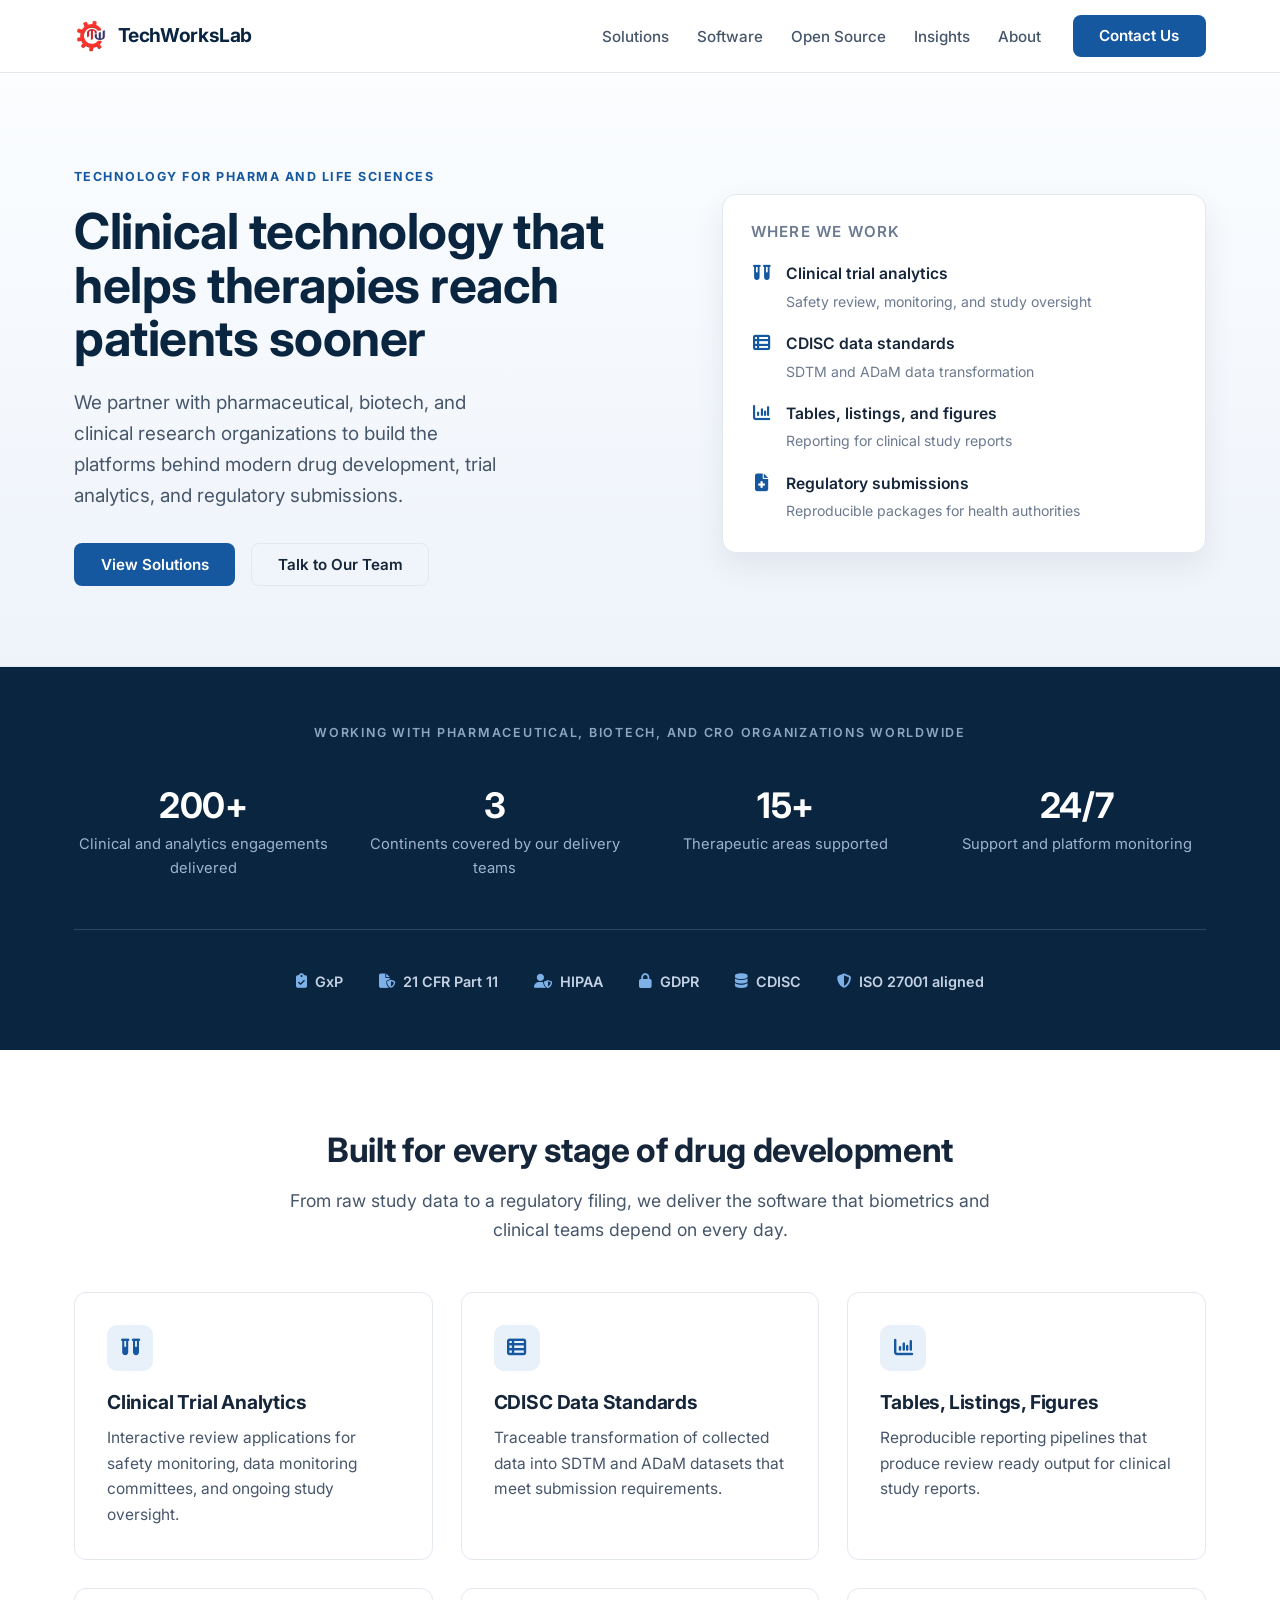
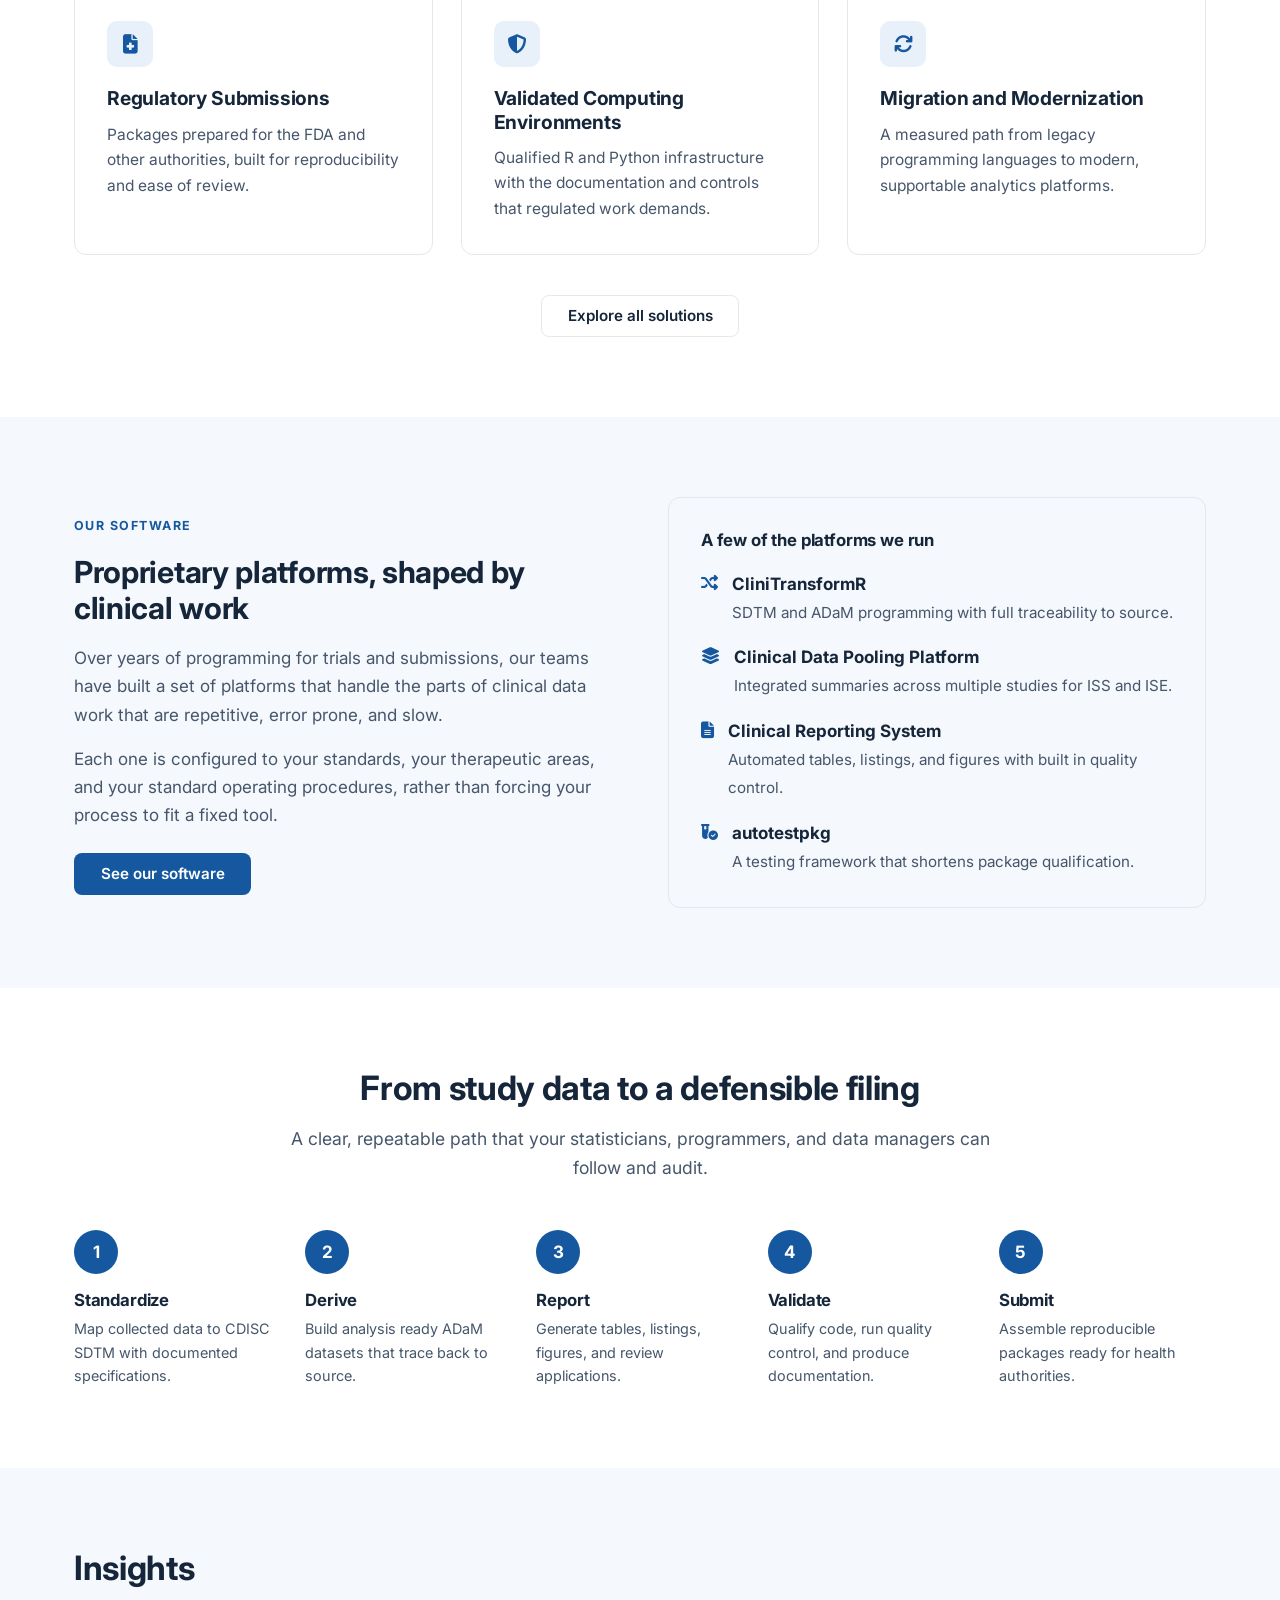
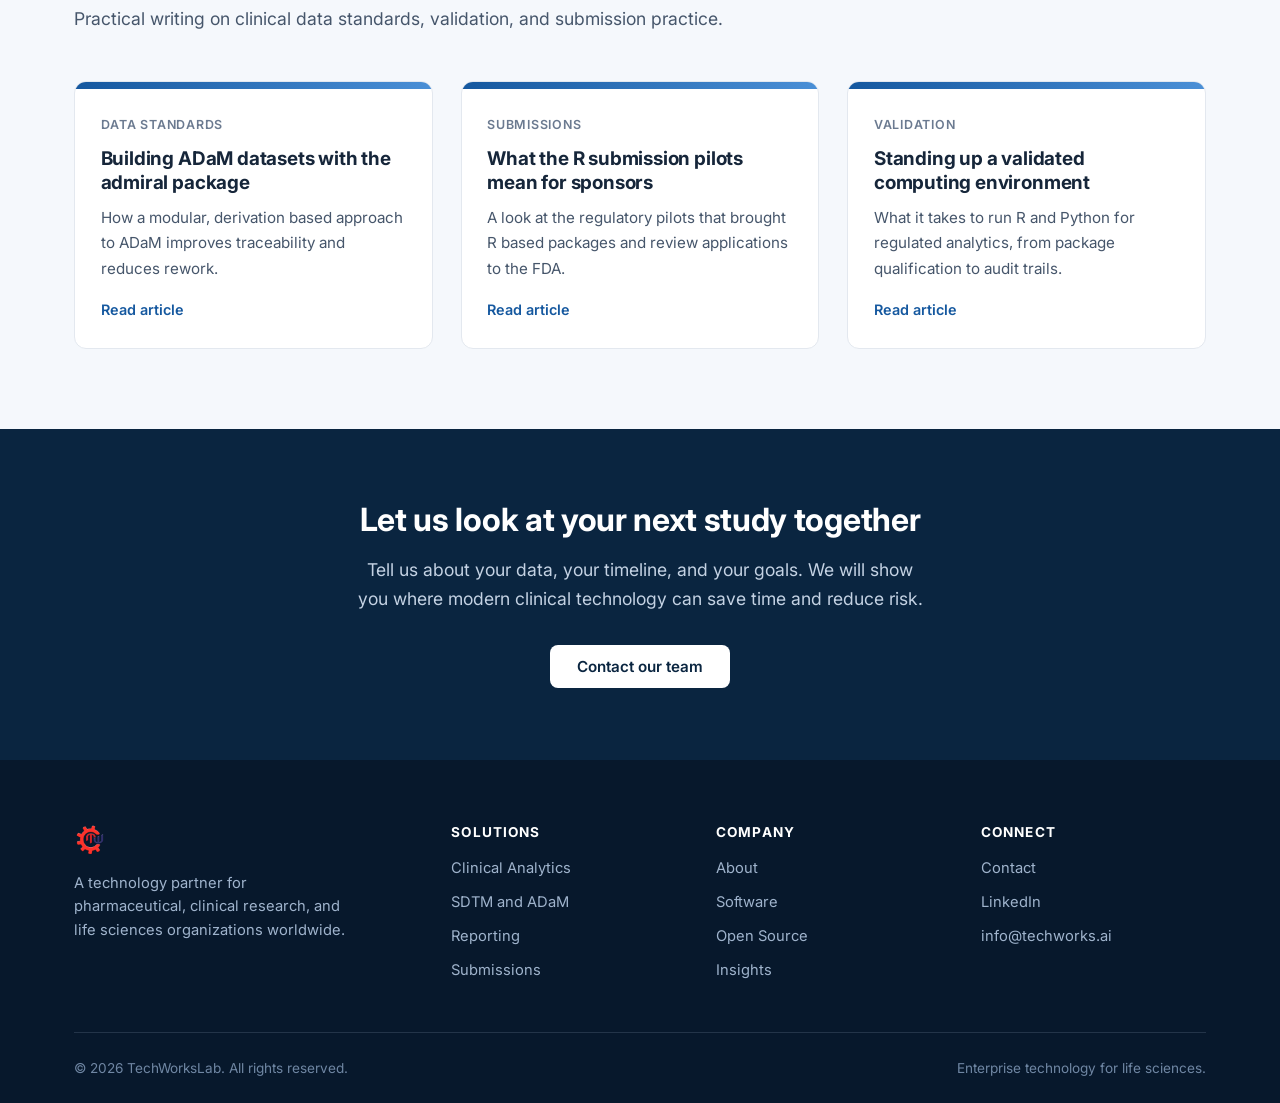
==== commit d2059675: "Rebuild as multi-page pharma technology site" ====
--- a/index.html
+++ b/index.html
@@ -3,866 +3,254 @@
 <head>
     <meta charset="UTF-8">
     <meta name="viewport" content="width=device-width, initial-scale=1.0">
-    <title>TechWorksLab — Technology for Pharma, Clinical Trials & Regulatory Submissions</title>
-    <meta name="description" content="TechWorksLab builds next-generation, open-source-first software for pharmaceutical and life-sciences companies — accelerating drug development, clinical trial analytics, CDISC data standards, and FDA/regulatory submissions with validated R & Python.">
-    <meta name="keywords" content="pharma technology, clinical trials software, CDISC, SDTM, ADaM, TLG, pharmaverse, R Shiny clinical, FDA submission, R for submissions, GxP, statistical computing environment, clinical data, biometrics, life sciences, admiral, rtables, teal">
+    <title>TechWorksLab | Technology Partner for Pharma and Clinical Research</title>
+    <meta name="description" content="TechWorksLab is a global technology partner for pharmaceutical and life sciences organizations. We build validated platforms for clinical trial analytics, CDISC data standards, and regulatory submissions.">
+    <meta name="keywords" content="pharma technology, clinical trials software, CDISC, SDTM, ADaM, TLF, FDA submission, GxP, statistical computing environment, biometrics, life sciences technology">
     <meta name="author" content="TechWorksLab">
-
-    <!-- Open Graph / Facebook -->
     <meta property="og:type" content="website">
     <meta property="og:url" content="https://techworkslab.github.io/">
-    <meta property="og:title" content="TechWorksLab — Technology for Pharma & Clinical Research">
-    <meta property="og:description" content="Open-source-first, GxP-ready software that accelerates drug development, clinical trials, and regulatory submissions.">
+    <meta property="og:title" content="TechWorksLab | Technology Partner for Pharma and Clinical Research">
+    <meta property="og:description" content="Validated platforms for clinical trial analytics, CDISC data standards, and regulatory submissions, built for life sciences organizations worldwide.">
     <meta property="og:image" content="https://techworkslab.github.io/og-image.jpg">
-
-    <!-- Twitter -->
-    <meta property="twitter:card" content="summary_large_image">
-    <meta property="twitter:url" content="https://techworkslab.github.io/">
-    <meta property="twitter:title" content="TechWorksLab — Technology for Pharma & Clinical Research">
-    <meta property="twitter:description" content="Open-source-first, GxP-ready software that accelerates drug development, clinical trials, and regulatory submissions.">
-    <meta property="twitter:image" content="https://techworkslab.github.io/og-image.jpg">
-
-    <!-- Favicon -->
     <link rel="icon" type="image/x-icon" href="data:image/svg+xml,<svg xmlns=%22http://www.w3.org/2000/svg%22 viewBox=%220 0 100 100%22><text y=%22.9em%22 font-size=%2290%22>🧬</text></svg>">
-
     <link rel="stylesheet" href="styles.css">
-    <link href="https://fonts.googleapis.com/css2?family=Inter:wght@300;400;500;600;700;800&display=swap" rel="stylesheet">
+    <link rel="preconnect" href="https://fonts.googleapis.com">
+    <link href="https://fonts.googleapis.com/css2?family=Inter:wght@400;500;600;700;800&family=Source+Serif+4:opsz,wght@8..60,400;8..60,600&display=swap" rel="stylesheet">
     <link rel="stylesheet" href="https://cdnjs.cloudflare.com/ajax/libs/font-awesome/6.4.0/css/all.min.css">
 </head>
 <body>
-    <!-- Navigation -->
-    <nav class="navbar">
-        <div class="container">
-            <div class="nav-brand">
-                <img src="logo.png" alt="TechWorksLab" class="logo">
-                <h2>TechWorksLab</h2>
-            </div>
-            <div class="nav-menu" id="nav-menu">
-                <a href="#home" class="nav-link">Home</a>
-                <a href="#solutions" class="nav-link">Solutions</a>
-                <a href="#opensource" class="nav-link">Open Source</a>
-                <a href="#products" class="nav-link">Software</a>
-                <a href="#submissions" class="nav-link">Submissions</a>
-                <a href="#contact" class="nav-link">Contact</a>
-            </div>
-            <div class="nav-toggle" id="nav-toggle">
-                <span></span>
-                <span></span>
-                <span></span>
-            </div>
-        </div>
-    </nav>
-
-    <!-- Hero Section -->
-    <section id="home" class="hero">
-        <div class="container">
-            <div class="hero-content">
-                <span class="hero-badge"><i class="fas fa-dna"></i> Technology for Pharma & Life Sciences</span>
-                <h1 class="hero-title">Bringing Therapies to Patients, Faster</h1>
-                <p class="hero-subtitle">Next-generation, open-source-first software for drug development, clinical trials, and regulatory submissions.</p>
-                <p class="hero-description">
-                    TechWorksLab is a technology partner for pharmaceutical and life-sciences organizations.
-                    We build validated, GxP-ready data products on the <strong>pharmaverse</strong> and modern
-                    R &amp; Python stacks — automating clinical data transformation, analytics, and FDA-ready
-                    submissions while cutting cost and reliance on legacy proprietary tools.
-                </p>
-                <div class="hero-buttons">
-                    <a href="#contact" class="btn btn-primary">Book a Discovery Call</a>
-                    <a href="#solutions" class="btn btn-secondary">Explore Solutions</a>
-                </div>
-            </div>
-            <div class="hero-visual">
-                <div class="hero-card">
-                    <i class="fas fa-vials"></i>
+    <!-- Header -->
+    <header class="site-header">
+        <div class="container header-inner">
+            <a href="index.html" class="brand">
+                <img src="logo.png" alt="TechWorksLab">
+                <span>TechWorksLab</span>
+            </a>
+            <nav class="nav">
+                <ul class="nav-links">
+                    <li><a href="solutions.html">Solutions</a></li>
+                    <li><a href="software.html">Software</a></li>
+                    <li><a href="open-source.html">Open Source</a></li>
+                    <li><a href="insights.html">Insights</a></li>
+                    <li><a href="about.html">About</a></li>
+                </ul>
+                <a href="contact.html" class="btn btn-primary nav-cta">Contact Us</a>
+                <button class="nav-toggle" aria-label="Toggle navigation">
+                    <span></span><span></span><span></span>
+                </button>
+            </nav>
+        </div>
+    </header>
+
+    <!-- Hero -->
+    <section class="hero">
+        <div class="container hero-grid">
+            <div>
+                <span class="eyebrow">Technology for Pharma and Life Sciences</span>
+                <h1>Clinical technology that helps therapies reach patients sooner</h1>
+                <p class="hero-lede">We partner with pharmaceutical, biotech, and clinical research organizations to build the platforms behind modern drug development, trial analytics, and regulatory submissions.</p>
+                <div class="hero-actions">
+                    <a href="solutions.html" class="btn btn-primary">View Solutions</a>
+                    <a href="contact.html" class="btn btn-secondary">Talk to Our Team</a>
+                </div>
+            </div>
+            <div class="hero-panel">
+                <h3>Where We Work</h3>
+                <ul>
+                    <li><i class="fas fa-vials"></i><div><strong>Clinical trial analytics</strong><span>Safety review, monitoring, and study oversight</span></div></li>
+                    <li><i class="fas fa-table-list"></i><div><strong>CDISC data standards</strong><span>SDTM and ADaM data transformation</span></div></li>
+                    <li><i class="fas fa-chart-column"></i><div><strong>Tables, listings, and figures</strong><span>Reporting for clinical study reports</span></div></li>
+                    <li><i class="fas fa-file-medical"></i><div><strong>Regulatory submissions</strong><span>Reproducible packages for health authorities</span></div></li>
+                </ul>
+            </div>
+        </div>
+    </section>
+
+    <!-- Facts -->
+    <section class="facts">
+        <div class="container">
+            <p class="trusted">Working with pharmaceutical, biotech, and CRO organizations worldwide</p>
+            <div class="facts-grid">
+                <div class="fact"><h3>200+</h3><p>Clinical and analytics engagements delivered</p></div>
+                <div class="fact"><h3>3</h3><p>Continents covered by our delivery teams</p></div>
+                <div class="fact"><h3>15+</h3><p>Therapeutic areas supported</p></div>
+                <div class="fact"><h3>24/7</h3><p>Support and platform monitoring</p></div>
+            </div>
+            <div class="standards">
+                <span><i class="fas fa-clipboard-check"></i> GxP</span>
+                <span><i class="fas fa-file-shield"></i> 21 CFR Part 11</span>
+                <span><i class="fas fa-user-shield"></i> HIPAA</span>
+                <span><i class="fas fa-lock"></i> GDPR</span>
+                <span><i class="fas fa-database"></i> CDISC</span>
+                <span><i class="fas fa-shield-halved"></i> ISO 27001 aligned</span>
+            </div>
+        </div>
+    </section>
+
+    <!-- Solutions overview -->
+    <section>
+        <div class="container">
+            <div class="section-head center">
+                <h2>Built for every stage of drug development</h2>
+                <p>From raw study data to a regulatory filing, we deliver the software that biometrics and clinical teams depend on every day.</p>
+            </div>
+            <div class="grid grid-3">
+                <article class="card">
+                    <div class="card-icon"><i class="fas fa-vials"></i></div>
                     <h3>Clinical Trial Analytics</h3>
-                </div>
-                <div class="hero-card">
-                    <i class="fas fa-table-list"></i>
-                    <h3>CDISC SDTM &amp; ADaM</h3>
-                </div>
-                <div class="hero-card">
-                    <i class="fas fa-file-medical"></i>
-                    <h3>FDA Submissions</h3>
-                </div>
-                <div class="hero-card">
-                    <i class="fas fa-shield-halved"></i>
-                    <h3>GxP-Ready &amp; Validated</h3>
-                </div>
-            </div>
-        </div>
-    </section>
-
-    <!-- Trust / Stats Bar -->
-    <section class="stats-bar">
-        <div class="container">
-            <div class="stats-grid">
-                <div class="stat-item">
-                    <h3>75%</h3>
-                    <p>Less manual clinical data processing</p>
-                </div>
-                <div class="stat-item">
-                    <h3>6 wks → 2 days</h3>
-                    <p>Faster trial reporting cycles</p>
-                </div>
-                <div class="stat-item">
-                    <h3>Open-source</h3>
-                    <p>First — no vendor lock-in</p>
-                </div>
-                <div class="stat-item">
-                    <h3>GxP</h3>
-                    <p>Validated &amp; audit-ready by design</p>
-                </div>
-            </div>
-        </div>
-    </section>
-
-    <!-- Solutions Section -->
-    <section id="solutions" class="services">
-        <div class="container">
-            <div class="section-header">
-                <h2>Solutions Across the Drug Development Lifecycle</h2>
-                <p>From raw clinical data to a defensible regulatory submission — purpose-built technology for every stage.</p>
-            </div>
-            <div class="services-grid">
-                <div class="service-card">
-                    <div class="service-icon">
-                        <i class="fas fa-vials"></i>
+                    <p>Interactive review applications for safety monitoring, data monitoring committees, and ongoing study oversight.</p>
+                </article>
+                <article class="card">
+                    <div class="card-icon"><i class="fas fa-table-list"></i></div>
+                    <h3>CDISC Data Standards</h3>
+                    <p>Traceable transformation of collected data into SDTM and ADaM datasets that meet submission requirements.</p>
+                </article>
+                <article class="card">
+                    <div class="card-icon"><i class="fas fa-chart-column"></i></div>
+                    <h3>Tables, Listings, Figures</h3>
+                    <p>Reproducible reporting pipelines that produce review ready output for clinical study reports.</p>
+                </article>
+                <article class="card">
+                    <div class="card-icon"><i class="fas fa-file-medical"></i></div>
+                    <h3>Regulatory Submissions</h3>
+                    <p>Packages prepared for the FDA and other authorities, built for reproducibility and ease of review.</p>
+                </article>
+                <article class="card">
+                    <div class="card-icon"><i class="fas fa-shield-halved"></i></div>
+                    <h3>Validated Computing Environments</h3>
+                    <p>Qualified R and Python infrastructure with the documentation and controls that regulated work demands.</p>
+                </article>
+                <article class="card">
+                    <div class="card-icon"><i class="fas fa-arrows-rotate"></i></div>
+                    <h3>Migration and Modernization</h3>
+                    <p>A measured path from legacy programming languages to modern, supportable analytics platforms.</p>
+                </article>
+            </div>
+            <div class="center" style="margin-top:2.5rem;">
+                <a href="solutions.html" class="btn btn-secondary">Explore all solutions</a>
+            </div>
+        </div>
+    </section>
+
+    <!-- Split: proprietary platforms -->
+    <section class="section-alt">
+        <div class="container split">
+            <div>
+                <span class="eyebrow">Our Software</span>
+                <h2>Proprietary platforms, shaped by clinical work</h2>
+                <p>Over years of programming for trials and submissions, our teams have built a set of platforms that handle the parts of clinical data work that are repetitive, error prone, and slow.</p>
+                <p>Each one is configured to your standards, your therapeutic areas, and your standard operating procedures, rather than forcing your process to fit a fixed tool.</p>
+                <a href="software.html" class="btn btn-primary" style="margin-top:0.5rem;">See our software</a>
+            </div>
+            <div class="panel-list">
+                <h4>A few of the platforms we run</h4>
+                <ul class="feature-list">
+                    <li><i class="fas fa-shuffle"></i><div><strong>CliniTransformR</strong><span>SDTM and ADaM programming with full traceability to source.</span></div></li>
+                    <li><i class="fas fa-layer-group"></i><div><strong>Clinical Data Pooling Platform</strong><span>Integrated summaries across multiple studies for ISS and ISE.</span></div></li>
+                    <li><i class="fas fa-file-lines"></i><div><strong>Clinical Reporting System</strong><span>Automated tables, listings, and figures with built in quality control.</span></div></li>
+                    <li><i class="fas fa-vial-circle-check"></i><div><strong>autotestpkg</strong><span>A testing framework that shortens package qualification.</span></div></li>
+                </ul>
+            </div>
+        </div>
+    </section>
+
+    <!-- How we work -->
+    <section>
+        <div class="container">
+            <div class="section-head center">
+                <h2>From study data to a defensible filing</h2>
+                <p>A clear, repeatable path that your statisticians, programmers, and data managers can follow and audit.</p>
+            </div>
+            <div class="steps">
+                <div class="step"><div class="num">1</div><h3>Standardize</h3><p>Map collected data to CDISC SDTM with documented specifications.</p></div>
+                <div class="step"><div class="num">2</div><h3>Derive</h3><p>Build analysis ready ADaM datasets that trace back to source.</p></div>
+                <div class="step"><div class="num">3</div><h3>Report</h3><p>Generate tables, listings, figures, and review applications.</p></div>
+                <div class="step"><div class="num">4</div><h3>Validate</h3><p>Qualify code, run quality control, and produce documentation.</p></div>
+                <div class="step"><div class="num">5</div><h3>Submit</h3><p>Assemble reproducible packages ready for health authorities.</p></div>
+            </div>
+        </div>
+    </section>
+
+    <!-- Insights preview -->
+    <section class="section-alt">
+        <div class="container">
+            <div class="section-head">
+                <h2>Insights</h2>
+                <p>Practical writing on clinical data standards, validation, and submission practice.</p>
+            </div>
+            <div class="posts">
+                <article class="post-card">
+                    <div class="post-thumb"></div>
+                    <div class="post-body">
+                        <div class="post-meta">Data Standards</div>
+                        <h3><a href="insights-adam-admiral.html">Building ADaM datasets with the admiral package</a></h3>
+                        <p>How a modular, derivation based approach to ADaM improves traceability and reduces rework.</p>
+                        <span class="read"><a href="insights-adam-admiral.html">Read article</a></span>
                     </div>
-                    <h3>Clinical Trial Analytics &amp; Data Review</h3>
-                    <p>Interactive Shiny &amp; teal applications for safety monitoring, Data Monitoring Committees (DMC), and real-time study oversight.</p>
-                    <ul>
-                        <li>Patient profiles &amp; safety dashboards</li>
-                        <li>Risk-based &amp; central monitoring</li>
-                        <li>Pharmacovigilance signal detection</li>
-                    </ul>
-                </div>
-                <div class="service-card">
-                    <div class="service-icon">
-                        <i class="fas fa-table-list"></i>
+                </article>
+                <article class="post-card">
+                    <div class="post-thumb"></div>
+                    <div class="post-body">
+                        <div class="post-meta">Submissions</div>
+                        <h3><a href="insights-r-submissions.html">What the R submission pilots mean for sponsors</a></h3>
+                        <p>A look at the regulatory pilots that brought R based packages and review applications to the FDA.</p>
+                        <span class="read"><a href="insights-r-submissions.html">Read article</a></span>
                     </div>
-                    <h3>CDISC Data Standards — SDTM &amp; ADaM</h3>
-                    <p>Automated, traceable transformation of raw EDC data into CDISC-compliant SDTM and ADaM datasets, built on <strong>admiral</strong> and <strong>sdtm.oak</strong>.</p>
-                    <ul>
-                        <li>Metadata-driven mapping &amp; specs</li>
-                        <li>Define.xml &amp; dataset validation</li>
-                        <li>SAS-to-R/Python migration</li>
-                    </ul>
-                </div>
-                <div class="service-card">
-                    <div class="service-icon">
-                        <i class="fas fa-chart-column"></i>
+                </article>
+                <article class="post-card">
+                    <div class="post-thumb"></div>
+                    <div class="post-body">
+                        <div class="post-meta">Validation</div>
+                        <h3><a href="insights-validated-sce.html">Standing up a validated computing environment</a></h3>
+                        <p>What it takes to run R and Python for regulated analytics, from package qualification to audit trails.</p>
+                        <span class="read"><a href="insights-validated-sce.html">Read article</a></span>
                     </div>
-                    <h3>TLF / TLG Automation</h3>
-                    <p>Production of Tables, Listings, Figures &amp; Graphs for clinical study reports using <strong>rtables</strong>, <strong>tern</strong>, and <strong>Tplyr</strong> — reproducible and review-ready.</p>
-                    <ul>
-                        <li>Standardized, reusable TLG catalogs</li>
-                        <li>Submission-grade RTF / PDF output</li>
-                        <li>Automated QC &amp; double programming</li>
-                    </ul>
-                </div>
-                <div class="service-card">
-                    <div class="service-icon">
-                        <i class="fas fa-file-medical"></i>
-                    </div>
-                    <h3>Regulatory Submissions</h3>
-                    <p>R-based eCTD-ready submission packages — following the R Consortium <strong>R Submissions ("r4sub")</strong> pilots accepted by the FDA.</p>
-                    <ul>
-                        <li>Submission-ready Shiny &amp; WebAssembly apps</li>
-                        <li>pkglite bundling &amp; xportr transport files</li>
-                        <li>Reproducible, containerized environments</li>
-                    </ul>
-                </div>
-                <div class="service-card">
-                    <div class="service-icon">
-                        <i class="fas fa-shield-halved"></i>
-                    </div>
-                    <h3>GxP Statistical Computing Environments</h3>
-                    <p>Validated, cloud-native R &amp; Python platforms with built-in reproducibility, traceability, and package validation for regulated analytics.</p>
-                    <ul>
-                        <li>Validated R/Python infrastructure (SCE)</li>
-                        <li>Open-source package qualification</li>
-                        <li>Audit trails, RBAC &amp; 21 CFR Part 11</li>
-                    </ul>
-                </div>
-                <div class="service-card">
-                    <div class="service-icon">
-                        <i class="fas fa-robot"></i>
-                    </div>
-                    <h3>GenAI for Drug Development</h3>
-                    <p>Applied AI that reads clinical documents, extracts data from charts and tables, and accelerates medical &amp; safety writing.</p>
-                    <ul>
-                        <li>Document &amp; chart data extraction</li>
-                        <li>Literature mining &amp; PV automation</li>
-                        <li>Self-hosted, compliant LLM inference</li>
-                    </ul>
-                </div>
-            </div>
-        </div>
-    </section>
-
-    <!-- Open Source / Pharmaverse Section -->
-    <section id="opensource" class="opensource">
-        <div class="container">
-            <div class="section-header">
-                <h2>Built on the Open-Source Pharmaverse</h2>
-                <p>We are deep contributors to and adopters of the open clinical-tech ecosystem — the same packages trusted by top-20 pharma and accepted in FDA submissions.</p>
-            </div>
-
-            <div class="os-intro">
-                <div class="os-intro-card">
-                    <i class="fas fa-cubes"></i>
-                    <h3>The pharmaverse</h3>
-                    <p>A curated, end-to-end open-source ecosystem for clinical reporting — letting sponsors collaborate on shared tooling instead of rebuilding proprietary stacks.</p>
-                </div>
-                <div class="os-intro-card">
-                    <i class="fas fa-paper-plane"></i>
-                    <h3>R for Submissions (r4sub)</h3>
-                    <p>The R Consortium R&nbsp;Submissions Working Group has run a series of FDA pilots — delivering tables, ADaMs, and interactive Shiny &amp; WebAssembly apps successfully through the eCTD gateway.</p>
-                </div>
-                <div class="os-intro-card">
-                    <i class="fas fa-code-branch"></i>
-                    <h3>No Vendor Lock-In</h3>
-                    <p>Open foundations mean reproducibility, transparency, and dramatic cost savings versus legacy proprietary clinical-programming tools.</p>
-                </div>
-            </div>
-
-            <h3 class="tech-section-title">Key Packages We Engineer With</h3>
-            <div class="pharmaverse-grid">
-                <div class="pkg-card">
-                    <div class="pkg-head"><strong>admiral</strong><span class="pkg-badge adam">ADaM</span></div>
-                    <p>Modular, traceable creation of ADaM analysis datasets.</p>
-                </div>
-                <div class="pkg-card">
-                    <div class="pkg-head"><strong>sdtm.oak</strong><span class="pkg-badge sdtm">SDTM</span></div>
-                    <p>Builds standardized SDTM domains from raw collected data.</p>
-                </div>
-                <div class="pkg-card">
-                    <div class="pkg-head"><strong>rtables</strong><span class="pkg-badge tlg">TLG</span></div>
-                    <p>Flexible, submission-grade clinical trial tables.</p>
-                </div>
-                <div class="pkg-card">
-                    <div class="pkg-head"><strong>tern</strong><span class="pkg-badge tlg">TLG</span></div>
-                    <p>Analysis functions &amp; standardized clinical outputs.</p>
-                </div>
-                <div class="pkg-card">
-                    <div class="pkg-head"><strong>Tplyr</strong><span class="pkg-badge tlg">TLG</span></div>
-                    <p>Grammar for clinical summary &amp; descriptive statistics.</p>
-                </div>
-                <div class="pkg-card">
-                    <div class="pkg-head"><strong>teal</strong><span class="pkg-badge app">Shiny</span></div>
-                    <p>Interactive clinical data exploration framework.</p>
-                </div>
-                <div class="pkg-card">
-                    <div class="pkg-head"><strong>xportr</strong><span class="pkg-badge sub">Submission</span></div>
-                    <p>Writes compliant SAS v5 transport (XPT) files.</p>
-                </div>
-                <div class="pkg-card">
-                    <div class="pkg-head"><strong>pkglite</strong><span class="pkg-badge sub">Submission</span></div>
-                    <p>Packages R code into a submittable text artifact.</p>
-                </div>
-                <div class="pkg-card">
-                    <div class="pkg-head"><strong>metacore / metatools</strong><span class="pkg-badge meta">Metadata</span></div>
-                    <p>Machine-readable dataset specs &amp; metadata tooling.</p>
-                </div>
-                <div class="pkg-card">
-                    <div class="pkg-head"><strong>sdtmchecks</strong><span class="pkg-badge sdtm">SDTM</span></div>
-                    <p>Quality checks &amp; validation for SDTM datasets.</p>
-                </div>
-                <div class="pkg-card">
-                    <div class="pkg-head"><strong>tidytlg / chevron</strong><span class="pkg-badge tlg">TLG</span></div>
-                    <p>Templated, end-to-end TLG production pipelines.</p>
-                </div>
-                <div class="pkg-card">
-                    <div class="pkg-head"><strong>datacutr / aNCA</strong><span class="pkg-badge sdtm">Data</span></div>
-                    <p>Data-cut handling &amp; non-compartmental analysis.</p>
-                </div>
-            </div>
-            <p class="os-note">
-                <i class="fas fa-info-circle"></i>
-                We contribute upstream and validate these packages so they can be used safely inside regulated, audit-ready workflows.
-            </p>
-        </div>
-    </section>
-
-    <!-- Our Software / Products Section -->
-    <section id="products" class="products">
-        <div class="container">
-            <div class="section-header">
-                <h2>Our Software for Pharma</h2>
-                <p>Proven products and accelerators — engineered in-house and tuned for clinical &amp; regulatory use cases.</p>
-            </div>
-            <div class="products-grid">
-                <div class="product-card">
-                    <div class="product-head">
-                        <i class="fas fa-shuffle"></i>
-                        <h3>CliniTransformR</h3>
-                    </div>
-                    <p>An SDTM/ADaM programming suite that transforms raw clinical data into CDISC-compliant datasets with full traceability — the engine behind faster, cleaner study databases.</p>
-                    <div class="product-tags">
-                        <span>SDTM</span><span>ADaM</span><span>CDISC</span><span>Data Transformation</span>
-                    </div>
-                </div>
-                <div class="product-card">
-                    <div class="product-head">
-                        <i class="fas fa-layer-group"></i>
-                        <h3>Clinical Data Pooling Platform</h3>
-                    </div>
-                    <p>Pools SDTM/ADaM data across multiple studies for integrated summaries (ISS/ISE) and meta-analysis — cutting manual processing by up to 75%.</p>
-                    <div class="product-tags">
-                        <span>ISS / ISE</span><span>Data Pooling</span><span>Integrated Analysis</span>
-                    </div>
-                </div>
-                <div class="product-card">
-                    <div class="product-head">
-                        <i class="fas fa-file-lines"></i>
-                        <h3>Clinical Trials Reporting System</h3>
-                    </div>
-                    <p>Automated TLF and clinical study report generation that compresses report cycles from six weeks to two days, with built-in QC and versioning.</p>
-                    <div class="product-tags">
-                        <span>TLF / TLG</span><span>CSR Automation</span><span>QC</span>
-                    </div>
-                </div>
-                <div class="product-card">
-                    <div class="product-head">
-                        <i class="fas fa-chart-line"></i>
-                        <h3>Data Extractor — GenAI Chart Interpreter</h3>
-                    </div>
-                    <p>Vision-AI that extracts structured data from charts, tables, and scanned clinical documents at ~94% accuracy — ideal for legacy study digitization and literature review.</p>
-                    <div class="product-tags">
-                        <span>GenAI</span><span>OCR / Vision</span><span>Document Intelligence</span>
-                    </div>
-                </div>
-                <div class="product-card">
-                    <div class="product-head">
-                        <i class="fas fa-server"></i>
-                        <h3>ModelBox</h3>
-                    </div>
-                    <p>A self-hosted AI inference server supporting 10,000+ concurrent requests — keeping sensitive clinical and patient data inside your validated, compliant environment.</p>
-                    <div class="product-tags">
-                        <span>Private LLM</span><span>On-Prem AI</span><span>Compliant Inference</span>
-                    </div>
-                </div>
-                <div class="product-card">
-                    <div class="product-head">
-                        <i class="fas fa-vial-circle-check"></i>
-                        <h3>autotestpkg</h3>
-                    </div>
-                    <p>Automated unit-testing framework for R packages that reduces validation effort by ~80% — the backbone for qualifying open-source tools in GxP environments.</p>
-                    <div class="product-tags">
-                        <span>Package Validation</span><span>GxP</span><span>Automated Testing</span>
-                    </div>
-                </div>
-                <div class="product-card">
-                    <div class="product-head">
-                        <i class="fas fa-book-medical"></i>
-                        <h3>Rmarker</h3>
-                    </div>
-                    <p>Intelligent documentation generation that auto-produces validation, technical, and analysis documentation — accelerating audit-ready paperwork.</p>
-                    <div class="product-tags">
-                        <span>Documentation</span><span>Validation Docs</span><span>Automation</span>
-                    </div>
-                </div>
-                <div class="product-card">
-                    <div class="product-head">
-                        <i class="fas fa-magnifying-glass-chart"></i>
-                        <h3>ScrapText</h3>
-                    </div>
-                    <p>Web-scraping and text-mining toolkit with sentiment analysis — repurposed for pharmacovigilance, scientific literature surveillance, and real-world evidence signals.</p>
-                    <div class="product-tags">
-                        <span>Pharmacovigilance</span><span>Text Mining</span><span>Literature Surveillance</span>
-                    </div>
-                </div>
-            </div>
-        </div>
-    </section>
-
-    <!-- Submissions / Regulatory Flow Section -->
-    <section id="submissions" class="process">
-        <div class="container">
-            <div class="section-header">
-                <h2>From Data to a Defensible Submission</h2>
-                <p>An open, reproducible path aligned with the R Consortium R&nbsp;Submissions (r4sub) pilots and CDISC standards.</p>
-            </div>
-            <div class="process-timeline">
-                <div class="process-step">
-                    <div class="step-number">1</div>
-                    <div class="step-content">
-                        <h3>Collect &amp; Standardize</h3>
-                        <p>Ingest raw EDC/lab data and map to CDISC SDTM with metadata-driven specs.</p>
-                    </div>
-                </div>
-                <div class="process-step">
-                    <div class="step-number">2</div>
-                    <div class="step-content">
-                        <h3>Derive ADaM</h3>
-                        <p>Build analysis-ready ADaM datasets with admiral — fully traceable to source.</p>
-                    </div>
-                </div>
-                <div class="process-step">
-                    <div class="step-number">3</div>
-                    <div class="step-content">
-                        <h3>Analyze &amp; Report</h3>
-                        <p>Generate TLFs and interactive review apps with rtables, tern &amp; teal.</p>
-                    </div>
-                </div>
-                <div class="process-step">
-                    <div class="step-number">4</div>
-                    <div class="step-content">
-                        <h3>Validate</h3>
-                        <p>Qualify code &amp; packages, run automated QC, and produce audit-ready documentation.</p>
-                    </div>
-                </div>
-                <div class="process-step">
-                    <div class="step-number">5</div>
-                    <div class="step-content">
-                        <h3>Submit</h3>
-                        <p>Bundle with pkglite/xportr and deliver eCTD-ready, reproducible R packages to the FDA.</p>
-                    </div>
-                </div>
-            </div>
-        </div>
-    </section>
-
-    <!-- Technology Stack Section -->
-    <section id="technology" class="technology">
-        <div class="container">
-            <div class="section-header">
-                <h2>Inside Our Clinical Stack</h2>
-                <p>A modern, validated technology ecosystem purpose-built for regulated life-sciences work</p>
-            </div>
-
-            <!-- Technology Overview -->
-            <div class="tech-overview">
-                <div class="overview-grid">
-                    <div class="overview-card">
-                        <div class="overview-icon">
-                            <i class="fas fa-layer-group"></i>
-                        </div>
-                        <h3>Full Clinical Lifecycle</h3>
-                        <p>From EDC ingestion and CDISC standardization to TLFs, review apps, and submission — every layer covered.</p>
-                    </div>
-                    <div class="overview-card">
-                        <div class="overview-icon">
-                            <i class="fas fa-sync-alt"></i>
-                        </div>
-                        <h3>Language Agnostic</h3>
-                        <p>R for statistical programming &amp; the pharmaverse, Python for ML/AI, and SAS interoperability for legacy workflows.</p>
-                    </div>
-                    <div class="overview-card">
-                        <div class="overview-icon">
-                            <i class="fas fa-shield-alt"></i>
-                        </div>
-                        <h3>Validated &amp; Compliant</h3>
-                        <p>GxP, 21 CFR Part 11, audit trails, and package qualification built into every solution from day one.</p>
-                    </div>
-                </div>
-            </div>
-
-            <!-- Core Technologies -->
-            <div class="tech-section">
-                <h3 class="tech-section-title">Core Development Platforms</h3>
-                <div class="tech-platforms">
-                    <div class="platform-card featured">
-                        <div class="platform-header">
-                            <div class="platform-icon">
-                                <i class="fab fa-r-project"></i>
-                            </div>
-                            <div class="platform-info">
-                                <h4>R &amp; the Pharmaverse</h4>
-                                <span class="platform-badge primary">Clinical Statistical Programming</span>
-                            </div>
-                        </div>
-                        <div class="platform-content">
-                            <p class="platform-desc">The lingua franca of modern biometrics — for CDISC data, TLGs, and FDA-accepted interactive submissions.</p>
-                            <div class="tech-grid">
-                                <div class="tech-item">
-                                    <strong>R Shiny &amp; teal</strong>
-                                    <span>Interactive clinical review &amp; data exploration apps</span>
-                                </div>
-                                <div class="tech-item">
-                                    <strong>admiral &amp; sdtm.oak</strong>
-                                    <span>Traceable SDTM &amp; ADaM dataset derivation</span>
-                                </div>
-                                <div class="tech-item">
-                                    <strong>rtables / tern / Tplyr</strong>
-                                    <span>Submission-grade tables, listings &amp; figures</span>
-                                </div>
-                                <div class="tech-item">
-                                    <strong>xportr &amp; pkglite</strong>
-                                    <span>XPT transport files &amp; submission bundling</span>
-                                </div>
-                                <div class="tech-item">
-                                    <strong>Posit Connect / Workbench</strong>
-                                    <span>Enterprise publishing, scheduling &amp; access control</span>
-                                </div>
-                                <div class="tech-item">
-                                    <strong>R Markdown / Quarto</strong>
-                                    <span>Reproducible reports, define docs &amp; analyses</span>
-                                </div>
-                            </div>
-                            <div class="use-cases">
-                                <h5>Best For:</h5>
-                                <div class="use-case-tags">
-                                    <span>SDTM / ADaM</span>
-                                    <span>TLF Generation</span>
-                                    <span>DMC &amp; Safety Review</span>
-                                    <span>FDA Submissions</span>
-                                </div>
-                            </div>
-                        </div>
-                    </div>
-
-                    <div class="platform-card featured">
-                        <div class="platform-header">
-                            <div class="platform-icon">
-                                <i class="fab fa-python"></i>
-                            </div>
-                            <div class="platform-info">
-                                <h4>Python Ecosystem</h4>
-                                <span class="platform-badge secondary">AI, ML &amp; Data Engineering</span>
-                            </div>
-                        </div>
-                        <div class="platform-content">
-                            <p class="platform-desc">For machine learning, GenAI, data engineering, and high-performance production services in life sciences.</p>
-                            <div class="tech-grid">
-                                <div class="tech-item">
-                                    <strong>FastAPI &amp; Flask</strong>
-                                    <span>Validated APIs for clinical &amp; AI services</span>
-                                </div>
-                                <div class="tech-item">
-                                    <strong>Dash &amp; Streamlit</strong>
-                                    <span>Rapid analytical applications for scientists</span>
-                                </div>
-                                <div class="tech-item">
-                                    <strong>Pandas &amp; Polars</strong>
-                                    <span>Large-scale clinical &amp; RWD data wrangling</span>
-                                </div>
-                                <div class="tech-item">
-                                    <strong>PyTorch &amp; TensorFlow</strong>
-                                    <span>Deep learning, vision &amp; LLMs for pharma</span>
-                                </div>
-                                <div class="tech-item">
-                                    <strong>scikit-learn</strong>
-                                    <span>Predictive modeling &amp; biostatistics ML</span>
-                                </div>
-                                <div class="tech-item">
-                                    <strong>Airflow</strong>
-                                    <span>Orchestrated, auditable data pipelines</span>
-                                </div>
-                            </div>
-                            <div class="use-cases">
-                                <h5>Best For:</h5>
-                                <div class="use-case-tags">
-                                    <span>GenAI &amp; NLP</span>
-                                    <span>Predictive Modeling</span>
-                                    <span>Data Engineering</span>
-                                    <span>Real-World Evidence</span>
-                                </div>
-                            </div>
-                        </div>
-                    </div>
-                </div>
-            </div>
-
-            <!-- Validation & Compliance -->
-            <div class="tech-section">
-                <h3 class="tech-section-title">Validation, Security &amp; Compliance</h3>
-                <div class="monitoring-grid">
-                    <div class="monitoring-category">
-                        <h4><i class="fas fa-clipboard-check"></i> GxP &amp; Quality</h4>
-                        <div class="monitoring-items">
-                            <div class="monitoring-item">
-                                <strong>Statistical Computing Environment</strong>
-                                <span>Validated, reproducible R/Python infrastructure for regulated analytics</span>
-                            </div>
-                            <div class="monitoring-item">
-                                <strong>Package Qualification</strong>
-                                <span>Risk-based validation of open-source packages with automated testing</span>
-                            </div>
-                            <div class="monitoring-item">
-                                <strong>21 CFR Part 11</strong>
-                                <span>Electronic records, e-signatures, and full audit trails</span>
-                            </div>
-                            <div class="monitoring-item">
-                                <strong>Reproducibility</strong>
-                                <span>Containers (Docker), renv/pak, and pinned environments</span>
-                            </div>
-                        </div>
-                    </div>
-
-                    <div class="monitoring-category">
-                        <h4><i class="fas fa-lock"></i> Security &amp; Deployment</h4>
-                        <div class="monitoring-items">
-                            <div class="monitoring-item">
-                                <strong>OAuth 2.0, SAML &amp; SSO</strong>
-                                <span>Enterprise authentication and role-based access control</span>
-                            </div>
-                            <div class="monitoring-item">
-                                <strong>Cloud &amp; On-Prem</strong>
-                                <span>AWS, Azure, GCP, or fully on-premise validated deployments</span>
-                            </div>
-                            <div class="monitoring-item">
-                                <strong>Data Privacy</strong>
-                                <span>HIPAA/GDPR-aware design, encryption &amp; de-identification</span>
-                            </div>
-                            <div class="monitoring-item">
-                                <strong>Kubernetes &amp; CI/CD</strong>
-                                <span>Scalable orchestration with automated, tested releases</span>
-                            </div>
-                        </div>
-                    </div>
-                </div>
-            </div>
-
-            <!-- Development Philosophy -->
-            <div class="tech-philosophy">
-                <h3>Our Technology Philosophy</h3>
-                <div class="philosophy-grid">
-                    <div class="philosophy-item">
-                        <i class="fas fa-code-branch"></i>
-                        <h4>Open Source First</h4>
-                        <p>We build on the pharmaverse and contribute upstream — avoiding vendor lock-in, reducing cost, and ensuring transparency the regulators can inspect.</p>
-                    </div>
-                    <div class="philosophy-item">
-                        <i class="fas fa-shield-alt"></i>
-                        <h4>Validation by Design</h4>
-                        <p>GxP, traceability, and audit-readiness aren't bolt-ons. Every dataset, output, and app carries its lineage from source to submission.</p>
-                    </div>
-                    <div class="philosophy-item">
-                        <i class="fas fa-rocket"></i>
-                        <h4>Speed to Insight</h4>
-                        <p>Reusable accelerators compress reporting cycles from weeks to days, getting safety and efficacy signals to decision-makers sooner.</p>
-                    </div>
-                    <div class="philosophy-item">
-                        <i class="fas fa-recycle"></i>
-                        <h4>Reproducible Always</h4>
-                        <p>Pinned environments, containers, and version control mean any result can be regenerated, defended, and reviewed years later.</p>
-                    </div>
-                    <div class="philosophy-item">
-                        <i class="fas fa-handshake"></i>
-                        <h4>Standards-Driven</h4>
-                        <p>CDISC SDTM/ADaM, define.xml, and eCTD are first-class citizens — not afterthoughts — across everything we deliver.</p>
-                    </div>
-                    <div class="philosophy-item">
-                        <i class="fas fa-users"></i>
-                        <h4>Partnership, Not Hand-Off</h4>
-                        <p>We work alongside your biostatistics, programming, and data-management teams and upskill them on modern tooling.</p>
-                    </div>
-                </div>
-            </div>
-        </div>
-    </section>
-
-    <!-- Why Choose Us Section -->
-    <section class="why-choose-us">
-        <div class="container">
-            <div class="section-header">
-                <h2>Why Life-Sciences Teams Choose TechWorksLab</h2>
-                <p>The advantages that set us apart</p>
-            </div>
-            <div class="advantages-grid">
-                <div class="advantage-card">
-                    <i class="fas fa-flask-vial"></i>
-                    <h3>Domain Depth</h3>
-                    <p>We speak CDISC, biometrics, and submissions — not just code. Clinical context is built into every decision.</p>
-                </div>
-                <div class="advantage-card">
-                    <i class="fas fa-sync-alt"></i>
-                    <h3>Rapid Iteration</h3>
-                    <p>Prototype-driven delivery with tight feedback loops so studies and submissions never wait on tooling.</p>
-                </div>
-                <div class="advantage-card">
-                    <i class="fas fa-palette"></i>
-                    <h3>Deep Customization</h3>
-                    <p>Tailored review apps and TLG catalogs — unlike rigid, one-size-fits-all proprietary platforms.</p>
-                </div>
-                <div class="advantage-card">
-                    <i class="fas fa-dollar-sign"></i>
-                    <h3>Lower Total Cost</h3>
-                    <p>Open-source foundations replace expensive licenses — saving hundreds of thousands annually with no lock-in.</p>
-                </div>
-                <div class="advantage-card">
-                    <i class="fas fa-shield-alt"></i>
-                    <h3>Audit-Ready Engineering</h3>
-                    <p>Validated code, automated QC, documented lineage, RBAC, and SLAs — ready for inspection.</p>
-                </div>
-                <div class="advantage-card">
-                    <i class="fas fa-expand"></i>
-                    <h3>Scalable Architecture</h3>
-                    <p>Multi-study, multi-user platforms that scale from a single trial to an entire portfolio.</p>
-                </div>
-            </div>
-        </div>
-    </section>
-
-
-    <!-- Contact Section -->
-    <section id="contact" class="contact">
-        <div class="container">
-            <div class="section-header">
-                <h2>Let's Accelerate Your Next Study</h2>
-                <p>Ready to modernize clinical data, analytics, or submissions with open-source-first technology?</p>
-            </div>
-            <div class="contact-content">
-                <div class="contact-main">
-                    <div class="contact-info">
-                        <h3>Talk to Our Clinical-Tech Team</h3>
-                        <p>Whether you need a validated R Shiny review app, an SDTM/ADaM pipeline, automated TLFs, or an FDA-ready submission package, we can help you get there faster.</p>
-
-                        <div class="contact-methods">
-                            <div class="contact-method">
-                                <i class="fas fa-envelope"></i>
-                                <div>
-                                    <h4>Email</h4>
-                                    <p><a href="mailto:info@techworks.ai">info@techworks.ai</a></p>
-                                </div>
-                            </div>
-                            <div class="contact-method">
-                                <i class="fas fa-phone"></i>
-                                <div>
-                                    <h4>Phone</h4>
-                                    <p><a href="tel:+918105683683">+91 8105683683</a></p>
-                                </div>
-                            </div>
-                            <div class="contact-method">
-                                <i class="fas fa-map-marker-alt"></i>
-                                <div>
-                                    <h4>Location</h4>
-                                    <p>Belagavi, Karnataka, India</p>
-                                </div>
-                            </div>
-                            <div class="contact-method">
-                                <i class="fab fa-linkedin"></i>
-                                <div>
-                                    <h4>LinkedIn</h4>
-                                    <p><a href="https://in.linkedin.com/company/techworkslab" target="_blank" rel="noopener">TechWorksLab</a></p>
-                                </div>
-                            </div>
-                        </div>
-                    </div>
-
-                    <div class="contact-form">
-                        <h3>Quick Contact Form</h3>
-                        <form class="contact-form-container" action="mailto:info@techworks.ai" method="post" enctype="text/plain">
-                            <div class="form-group">
-                                <label for="name">Full Name</label>
-                                <input type="text" id="name" name="name" required placeholder="Your full name">
-                            </div>
-                            <div class="form-group">
-                                <label for="email">Email Address</label>
-                                <input type="email" id="email" name="email" required placeholder="your.email@company.com">
-                            </div>
-                            <div class="form-group">
-                                <label for="company">Company / Organization</label>
-                                <input type="text" id="company" name="company" placeholder="Your company name">
-                            </div>
-                            <div class="form-group">
-                                <label for="project-type">Area of Interest</label>
-                                <select id="project-type" name="project-type">
-                                    <option value="">Select an area</option>
-                                    <option value="clinical-analytics">Clinical Trial Analytics &amp; Review Apps</option>
-                                    <option value="cdisc">SDTM / ADaM Data Standards</option>
-                                    <option value="tlf">TLF / TLG Automation</option>
-                                    <option value="submissions">Regulatory Submissions (r4sub)</option>
-                                    <option value="sce">GxP Statistical Computing Environment</option>
-                                    <option value="genai">GenAI for Pharma</option>
-                                    <option value="other">Other</option>
-                                </select>
-                            </div>
-                            <div class="form-group">
-                                <label for="message">Project Details</label>
-                                <textarea id="message" name="message" rows="4" placeholder="Tell us about your study, therapeutic area, timeline, and goals..."></textarea>
-                            </div>
-                            <button type="submit" class="btn btn-primary">
-                                <i class="fas fa-paper-plane"></i>
-                                Send Message
-                            </button>
-                        </form>
-                    </div>
-                </div>
-
-                <div class="contact-cta-section">
-                    <div class="cta-options">
-                        <div class="cta-option">
-                            <i class="fas fa-calendar-check"></i>
-                            <h4>Free Consultation</h4>
-                            <p>30-minute session to discuss your clinical data, analytics, or submission challenges.</p>
-                            <a href="mailto:info@techworks.ai?subject=Free Consultation Request" class="btn btn-outline">Book Now</a>
-                        </div>
-                        <div class="cta-option">
-                            <i class="fas fa-desktop"></i>
-                            <h4>Live Demo</h4>
-                            <p>See our clinical review apps and TLF automation in action with a tailored walkthrough.</p>
-                            <a href="mailto:info@techworks.ai?subject=Demo Request" class="btn btn-outline">Request Demo</a>
-                        </div>
-                        <div class="cta-option">
-                            <i class="fas fa-lightbulb"></i>
-                            <h4>Proof of Concept</h4>
-                            <p>Validate the approach on one study or one workflow before scaling across your portfolio.</p>
-                            <a href="mailto:info@techworks.ai?subject=PoC Discussion" class="btn btn-outline">Start PoC</a>
-                        </div>
-                    </div>
-                </div>
-
-                <div class="contact-info-grid">
-                    <div class="info-card">
-                        <i class="fas fa-clock"></i>
-                        <h4>Response Time</h4>
-                        <p>We typically respond within 24 hours during business days.</p>
-                    </div>
-                    <div class="info-card">
-                        <i class="fas fa-handshake"></i>
-                        <h4>No Commitment</h4>
-                        <p>Initial consultations are free with no strings attached.</p>
-                    </div>
-                    <div class="info-card">
-                        <i class="fas fa-shield-alt"></i>
-                        <h4>Confidential</h4>
-                        <p>All discussions are covered under strict confidentiality agreements.</p>
-                    </div>
-                    <div class="info-card">
-                        <i class="fas fa-user-doctor"></i>
-                        <h4>Expert Team</h4>
-                        <p>Work directly with experienced clinical programmers and data scientists.</p>
-                    </div>
-                </div>
-            </div>
+                </article>
+            </div>
+        </div>
+    </section>
+
+    <!-- CTA -->
+    <section class="cta-band">
+        <div class="container">
+            <h2>Let us look at your next study together</h2>
+            <p>Tell us about your data, your timeline, and your goals. We will show you where modern clinical technology can save time and reduce risk.</p>
+            <a href="contact.html" class="btn btn-light">Contact our team</a>
         </div>
     </section>
 
     <!-- Footer -->
-    <footer class="footer">
-        <div class="container">
-            <div class="footer-content">
+    <footer class="site-footer">
+        <div class="container">
+            <div class="footer-top">
                 <div class="footer-brand">
-                    <img src="logo.png" alt="TechWorksLab" class="footer-logo">
-                    <h3>TechWorksLab</h3>
-                    <p>Next-Generation Technology for Pharma, Clinical Research &amp; Regulatory Submissions</p>
-                </div>
-                <div class="footer-links">
-                    <div class="footer-section">
-                        <h4>Solutions</h4>
-                        <a href="#solutions">Clinical Analytics</a>
-                        <a href="#solutions">SDTM &amp; ADaM</a>
-                        <a href="#solutions">TLF Automation</a>
-                        <a href="#submissions">FDA Submissions</a>
-                    </div>
-                    <div class="footer-section">
-                        <h4>Explore</h4>
-                        <a href="#opensource">Open Source</a>
-                        <a href="#products">Our Software</a>
-                        <a href="#technology">Technology</a>
-                    </div>
-                    <div class="footer-section">
-                        <h4>Connect</h4>
-                        <a href="https://in.linkedin.com/company/techworkslab" target="_blank" rel="noopener">LinkedIn</a>
-                        <a href="https://internshala.com/company/techworkslab-private-limited-1587458842/" target="_blank" rel="noopener">Internshala</a>
-                        <a href="https://www.bouncewatch.com/explore/startup/techworkslab" target="_blank" rel="noopener">BounceWatch</a>
-                    </div>
+                    <img src="logo.png" alt="TechWorksLab">
+                    <p>A technology partner for pharmaceutical, clinical research, and life sciences organizations worldwide.</p>
+                </div>
+                <div class="footer-col">
+                    <h4>Solutions</h4>
+                    <a href="solutions.html">Clinical Analytics</a>
+                    <a href="solutions.html">SDTM and ADaM</a>
+                    <a href="solutions.html">Reporting</a>
+                    <a href="solutions.html">Submissions</a>
+                </div>
+                <div class="footer-col">
+                    <h4>Company</h4>
+                    <a href="about.html">About</a>
+                    <a href="software.html">Software</a>
+                    <a href="open-source.html">Open Source</a>
+                    <a href="insights.html">Insights</a>
+                </div>
+                <div class="footer-col">
+                    <h4>Connect</h4>
+                    <a href="contact.html">Contact</a>
+                    <a href="https://in.linkedin.com/company/techworkslab" target="_blank" rel="noopener">LinkedIn</a>
+                    <a href="mailto:info@techworks.ai">info@techworks.ai</a>
                 </div>
             </div>
             <div class="footer-bottom">
-                <p>&copy; 2026 TechWorksLab. All rights reserved. &middot; Open-source-first technology for life sciences.</p>
+                <span>&copy; <span data-year>2026</span> TechWorksLab. All rights reserved.</span>
+                <span>Enterprise technology for life sciences.</span>
             </div>
         </div>
     </footer>
--- a/styles.css
+++ b/styles.css
@@ -1,4 +1,27 @@
-/* Reset and Base Styles */
+/* ==========================================================================
+   TechWorksLab - global stylesheet
+   ========================================================================== */
+
+:root {
+    --navy: #0a2540;
+    --navy-2: #0f2f55;
+    --ink: #16263a;
+    --body: #46566b;
+    --muted: #6b7a90;
+    --accent: #15589f;
+    --accent-dark: #0f4179;
+    --accent-soft: #e8f0fa;
+    --line: #e3e8ef;
+    --bg: #ffffff;
+    --bg-alt: #f5f8fc;
+    --radius: 8px;
+    --maxw: 1180px;
+    --shadow-sm: 0 1px 2px rgba(16, 38, 64, 0.06);
+    --shadow-md: 0 12px 30px rgba(16, 38, 64, 0.08);
+    --serif: 'Source Serif 4', Georgia, 'Times New Roman', serif;
+    --sans: 'Inter', -apple-system, BlinkMacSystemFont, 'Segoe UI', sans-serif;
+}
+
 * {
     margin: 0;
     padding: 0;
@@ -7,1613 +30,1042 @@
 
 html {
     scroll-behavior: smooth;
+    -webkit-text-size-adjust: 100%;
 }
 
 body {
-    font-family: 'Inter', sans-serif;
-    line-height: 1.6;
-    color: #333;
-    background-color: #ffffff;
-}
-
-/* Container */
+    font-family: var(--sans);
+    line-height: 1.65;
+    color: var(--body);
+    background: var(--bg);
+    font-size: 17px;
+}
+
+img {
+    max-width: 100%;
+    display: block;
+}
+
+a {
+    color: var(--accent);
+    text-decoration: none;
+    transition: color 0.2s ease;
+}
+
+a:hover {
+    color: var(--accent-dark);
+}
+
+h1, h2, h3, h4 {
+    color: var(--ink);
+    line-height: 1.2;
+    font-weight: 700;
+    letter-spacing: -0.01em;
+}
+
 .container {
-    max-width: 1200px;
+    max-width: var(--maxw);
     margin: 0 auto;
-    padding: 0 20px;
-}
-
-/* Navigation */
-.navbar {
-    position: fixed;
+    padding: 0 24px;
+}
+
+.container-narrow {
+    max-width: 760px;
+    margin: 0 auto;
+    padding: 0 24px;
+}
+
+/* Buttons ----------------------------------------------------------------- */
+.btn {
+    display: inline-flex;
+    align-items: center;
+    gap: 0.5rem;
+    padding: 0.8rem 1.6rem;
+    border-radius: var(--radius);
+    font-weight: 600;
+    font-size: 0.95rem;
+    border: 1px solid transparent;
+    cursor: pointer;
+    transition: all 0.2s ease;
+    line-height: 1;
+}
+
+.btn-primary {
+    background: var(--accent);
+    color: #fff;
+}
+
+.btn-primary:hover {
+    background: var(--accent-dark);
+    color: #fff;
+}
+
+.btn-secondary {
+    background: transparent;
+    color: var(--ink);
+    border-color: var(--line);
+}
+
+.btn-secondary:hover {
+    border-color: var(--accent);
+    color: var(--accent);
+}
+
+.btn-light {
+    background: #fff;
+    color: var(--navy);
+}
+
+.btn-light:hover {
+    background: var(--accent-soft);
+    color: var(--navy);
+}
+
+.btn-ghost {
+    background: transparent;
+    color: #fff;
+    border-color: rgba(255, 255, 255, 0.4);
+}
+
+.btn-ghost:hover {
+    background: rgba(255, 255, 255, 0.1);
+    color: #fff;
+    border-color: #fff;
+}
+
+/* Header / Navigation ----------------------------------------------------- */
+.site-header {
+    position: sticky;
     top: 0;
-    width: 100%;
-    background: rgba(255, 255, 255, 0.95);
+    z-index: 1000;
+    background: rgba(255, 255, 255, 0.92);
     backdrop-filter: blur(10px);
-    border-bottom: 1px solid rgba(0, 0, 0, 0.1);
-    z-index: 1000;
-    transition: all 0.3s ease;
-}
-
-.navbar .container {
-    display: flex;
+    border-bottom: 1px solid var(--line);
+}
+
+.header-inner {
+    display: flex;
+    align-items: center;
     justify-content: space-between;
-    align-items: center;
-    padding: 1rem 20px;
-}
-
-.nav-brand {
-    display: flex;
-    align-items: center;
-    gap: 0.75rem;
-}
-
-.nav-brand .logo {
-    height: 40px;
+    height: 72px;
+}
+
+.brand {
+    display: flex;
+    align-items: center;
+    gap: 0.6rem;
+}
+
+.brand img {
+    height: 34px;
     width: auto;
 }
 
-.nav-brand h2 {
-    font-size: 1.5rem;
+.brand span {
+    font-size: 1.2rem;
     font-weight: 700;
-    color: #2563eb;
-    margin: 0;
-}
-
-.nav-menu {
-    display: flex;
+    color: var(--navy);
+    letter-spacing: -0.02em;
+}
+
+.nav {
+    display: flex;
+    align-items: center;
     gap: 2rem;
 }
 
-.nav-link {
-    text-decoration: none;
-    color: #4b5563;
+.nav-links {
+    display: flex;
+    align-items: center;
+    gap: 1.75rem;
+    list-style: none;
+}
+
+.nav-links a {
+    color: var(--body);
     font-weight: 500;
-    transition: color 0.3s ease;
-    position: relative;
-}
-
-.nav-link:hover {
-    color: #2563eb;
-}
-
-.nav-link::after {
-    content: '';
-    position: absolute;
-    width: 0;
-    height: 2px;
-    bottom: -5px;
-    left: 0;
-    background-color: #2563eb;
-    transition: width 0.3s ease;
-}
-
-.nav-link:hover::after {
-    width: 100%;
+    font-size: 0.95rem;
+    padding: 0.4rem 0;
+    border-bottom: 2px solid transparent;
+}
+
+.nav-links a:hover,
+.nav-links a.active {
+    color: var(--accent);
+    border-bottom-color: var(--accent);
+}
+
+.nav-cta {
+    display: inline-flex;
 }
 
 .nav-toggle {
     display: none;
     flex-direction: column;
+    gap: 5px;
+    background: none;
+    border: none;
     cursor: pointer;
+    padding: 6px;
 }
 
 .nav-toggle span {
-    width: 25px;
-    height: 3px;
-    background: #333;
-    margin: 3px 0;
+    width: 24px;
+    height: 2px;
+    background: var(--ink);
     transition: 0.3s;
 }
 
-/* Hero Section */
+/* Hero -------------------------------------------------------------------- */
 .hero {
-    min-height: 100vh;
-    background: linear-gradient(135deg, #667eea 0%, #764ba2 100%);
-    display: flex;
-    align-items: center;
-    color: white;
-    padding-top: 80px;
-}
-
-.hero .container {
+    background: linear-gradient(180deg, #fbfdff 0%, #eef3fa 100%);
+    border-bottom: 1px solid var(--line);
+    padding: 5.5rem 0 5rem;
+}
+
+.hero-grid {
+    display: grid;
+    grid-template-columns: 1.1fr 0.9fr;
+    gap: 3.5rem;
+    align-items: center;
+}
+
+.eyebrow {
+    display: inline-block;
+    font-size: 0.78rem;
+    font-weight: 700;
+    letter-spacing: 0.12em;
+    text-transform: uppercase;
+    color: var(--accent);
+    margin-bottom: 1.1rem;
+}
+
+.hero h1 {
+    font-size: 3.1rem;
+    line-height: 1.08;
+    margin-bottom: 1.3rem;
+    color: var(--navy);
+}
+
+.hero-lede {
+    font-size: 1.18rem;
+    color: var(--body);
+    margin-bottom: 2rem;
+    max-width: 36ch;
+}
+
+.hero-actions {
+    display: flex;
+    gap: 1rem;
+    flex-wrap: wrap;
+}
+
+.hero-panel {
+    background: #fff;
+    border: 1px solid var(--line);
+    border-radius: 14px;
+    box-shadow: var(--shadow-md);
+    padding: 1.75rem;
+}
+
+.hero-panel h3 {
+    font-size: 0.95rem;
+    text-transform: uppercase;
+    letter-spacing: 0.08em;
+    color: var(--muted);
+    margin-bottom: 1.25rem;
+    font-weight: 600;
+}
+
+.hero-panel ul {
+    list-style: none;
+    display: flex;
+    flex-direction: column;
+    gap: 1rem;
+}
+
+.hero-panel li {
+    display: flex;
+    gap: 0.85rem;
+    align-items: flex-start;
+}
+
+.hero-panel li i {
+    color: var(--accent);
+    font-size: 1.1rem;
+    margin-top: 0.2rem;
+    width: 22px;
+    text-align: center;
+}
+
+.hero-panel li strong {
+    display: block;
+    color: var(--ink);
+    font-size: 0.98rem;
+    font-weight: 600;
+}
+
+.hero-panel li span {
+    font-size: 0.88rem;
+    color: var(--muted);
+}
+
+/* Page header (interior pages) -------------------------------------------- */
+.page-header {
+    background: var(--navy);
+    color: #fff;
+    padding: 4rem 0 3.5rem;
+}
+
+.page-header .eyebrow {
+    color: #7eb0e8;
+}
+
+.page-header h1 {
+    color: #fff;
+    font-size: 2.6rem;
+    margin-bottom: 1rem;
+    max-width: 22ch;
+}
+
+.page-header p {
+    color: #c4d2e3;
+    font-size: 1.12rem;
+    max-width: 60ch;
+}
+
+.breadcrumb {
+    font-size: 0.85rem;
+    color: #8fa6c2;
+    margin-bottom: 1.25rem;
+}
+
+.breadcrumb a {
+    color: #8fa6c2;
+}
+
+.breadcrumb a:hover {
+    color: #fff;
+}
+
+/* Sections ---------------------------------------------------------------- */
+section {
+    padding: 5rem 0;
+}
+
+.section-alt {
+    background: var(--bg-alt);
+}
+
+.section-navy {
+    background: var(--navy);
+    color: #c4d2e3;
+}
+
+.section-head {
+    max-width: 64ch;
+    margin-bottom: 3rem;
+}
+
+.section-head.center {
+    margin-left: auto;
+    margin-right: auto;
+    text-align: center;
+}
+
+.section-head h2 {
+    font-size: 2.1rem;
+    margin-bottom: 1rem;
+}
+
+.section-head p {
+    font-size: 1.1rem;
+    color: var(--body);
+}
+
+.section-navy .section-head h2 {
+    color: #fff;
+}
+
+.section-navy .section-head p {
+    color: #c4d2e3;
+}
+
+/* Card grids -------------------------------------------------------------- */
+.grid {
+    display: grid;
+    gap: 1.75rem;
+}
+
+.grid-2 { grid-template-columns: repeat(2, 1fr); }
+.grid-3 { grid-template-columns: repeat(3, 1fr); }
+.grid-4 { grid-template-columns: repeat(4, 1fr); }
+
+.card {
+    background: #fff;
+    border: 1px solid var(--line);
+    border-radius: 12px;
+    padding: 2rem;
+    transition: box-shadow 0.2s ease, transform 0.2s ease;
+}
+
+.card:hover {
+    box-shadow: var(--shadow-md);
+    transform: translateY(-3px);
+}
+
+.card .card-icon {
+    width: 46px;
+    height: 46px;
+    border-radius: 10px;
+    background: var(--accent-soft);
+    color: var(--accent);
+    display: flex;
+    align-items: center;
+    justify-content: center;
+    font-size: 1.2rem;
+    margin-bottom: 1.25rem;
+}
+
+.card h3 {
+    font-size: 1.2rem;
+    margin-bottom: 0.7rem;
+}
+
+.card p {
+    color: var(--body);
+    font-size: 0.97rem;
+}
+
+.card ul {
+    list-style: none;
+    margin-top: 1.1rem;
+    display: flex;
+    flex-direction: column;
+    gap: 0.5rem;
+}
+
+.card li {
+    position: relative;
+    padding-left: 1.5rem;
+    font-size: 0.93rem;
+    color: var(--body);
+}
+
+.card li::before {
+    content: '';
+    position: absolute;
+    left: 0;
+    top: 0.6em;
+    width: 7px;
+    height: 7px;
+    border-radius: 50%;
+    background: var(--accent);
+}
+
+.card-tags {
+    display: flex;
+    flex-wrap: wrap;
+    gap: 0.45rem;
+    margin-top: 1.25rem;
+}
+
+.card-tags span {
+    background: var(--bg-alt);
+    border: 1px solid var(--line);
+    color: var(--muted);
+    font-size: 0.74rem;
+    font-weight: 600;
+    padding: 0.3rem 0.7rem;
+    border-radius: 20px;
+}
+
+/* Facts / metrics strip --------------------------------------------------- */
+.facts {
+    background: var(--navy);
+    padding: 3.5rem 0;
+}
+
+.facts .trusted {
+    text-align: center;
+    color: #8fa6c2;
+    font-size: 0.78rem;
+    font-weight: 600;
+    text-transform: uppercase;
+    letter-spacing: 0.14em;
+    margin-bottom: 2.5rem;
+}
+
+.facts-grid {
+    display: grid;
+    grid-template-columns: repeat(4, 1fr);
+    gap: 2rem;
+    text-align: center;
+}
+
+.fact h3 {
+    font-size: 2.2rem;
+    color: #fff;
+    margin-bottom: 0.4rem;
+}
+
+.fact p {
+    color: #9fb3cc;
+    font-size: 0.92rem;
+}
+
+.standards {
+    margin-top: 3rem;
+    padding-top: 2.5rem;
+    border-top: 1px solid rgba(143, 166, 194, 0.25);
+    display: flex;
+    flex-wrap: wrap;
+    justify-content: center;
+    gap: 1rem 2.25rem;
+}
+
+.standards span {
+    display: inline-flex;
+    align-items: center;
+    gap: 0.5rem;
+    color: #c4d2e3;
+    font-size: 0.9rem;
+    font-weight: 600;
+}
+
+.standards i {
+    color: #7eb0e8;
+}
+
+/* Split content block ----------------------------------------------------- */
+.split {
     display: grid;
     grid-template-columns: 1fr 1fr;
-    gap: 4rem;
-    align-items: center;
-}
-
-.hero-title {
-    font-size: 3.5rem;
-    font-weight: 700;
-    line-height: 1.2;
+    gap: 3.5rem;
+    align-items: center;
+}
+
+.split h2 {
+    font-size: 1.9rem;
+    margin-bottom: 1.1rem;
+}
+
+.split p {
     margin-bottom: 1rem;
 }
 
-.hero-subtitle {
-    font-size: 1.25rem;
-    margin-bottom: 1.5rem;
-    color: rgba(255, 255, 255, 0.9);
-}
-
-.hero-description {
-    font-size: 1.1rem;
-    margin-bottom: 2rem;
-    color: rgba(255, 255, 255, 0.8);
-    line-height: 1.7;
-}
-
-.hero-buttons {
-    display: flex;
-    gap: 1rem;
+.feature-list {
+    list-style: none;
+    display: flex;
+    flex-direction: column;
+    gap: 1.1rem;
+}
+
+.feature-list li {
+    display: flex;
+    gap: 0.85rem;
+    align-items: flex-start;
+}
+
+.feature-list i {
+    color: var(--accent);
+    margin-top: 0.25rem;
+}
+
+.feature-list strong {
+    display: block;
+    color: var(--ink);
+}
+
+.feature-list span {
+    font-size: 0.95rem;
+    color: var(--body);
+}
+
+.panel-list {
+    background: var(--bg-alt);
+    border: 1px solid var(--line);
+    border-radius: 12px;
+    padding: 2rem;
+}
+
+.panel-list h4 {
+    margin-bottom: 1.2rem;
+    font-size: 1.05rem;
+}
+
+/* Package grid ------------------------------------------------------------ */
+.pkg-grid {
+    display: grid;
+    grid-template-columns: repeat(3, 1fr);
+    gap: 1.25rem;
+}
+
+.pkg {
+    background: #fff;
+    border: 1px solid var(--line);
+    border-left: 3px solid var(--accent);
+    border-radius: 8px;
+    padding: 1.25rem 1.4rem;
+}
+
+.pkg-top {
+    display: flex;
+    align-items: center;
+    justify-content: space-between;
+    gap: 0.5rem;
+    margin-bottom: 0.4rem;
     flex-wrap: wrap;
 }
 
-.btn {
-    display: inline-flex;
-    align-items: center;
-    gap: 0.5rem;
-    padding: 0.75rem 2rem;
-    border-radius: 8px;
-    text-decoration: none;
-    font-weight: 600;
-    transition: all 0.3s ease;
-    border: 2px solid transparent;
-}
-
-.btn-primary {
-    background: #ffffff;
-    color: #2563eb;
-}
-
-.btn-primary:hover {
-    background: #f8fafc;
-    transform: translateY(-2px);
-    box-shadow: 0 10px 25px rgba(0, 0, 0, 0.2);
-}
-
-.btn-secondary {
-    background: transparent;
-    color: white;
-    border-color: white;
-}
-
-.btn-secondary:hover {
-    background: white;
-    color: #2563eb;
-    transform: translateY(-2px);
-}
-
-.hero-visual {
-    display: grid;
-    grid-template-columns: repeat(auto-fit, minmax(200px, 1fr));
-    gap: 1.5rem;
-}
-
-.hero-card {
-    background: rgba(255, 255, 255, 0.1);
-    backdrop-filter: blur(10px);
-    padding: 2rem;
-    border-radius: 16px;
-    text-align: center;
-    border: 1px solid rgba(255, 255, 255, 0.2);
-    transition: transform 0.3s ease;
-}
-
-.hero-card:hover {
-    transform: translateY(-5px);
-}
-
-.hero-card i {
-    font-size: 3rem;
-    margin-bottom: 1rem;
-    color: #60a5fa;
-}
-
-.hero-card h3 {
-    font-size: 1.1rem;
-    font-weight: 600;
-}
-
-/* Hero Badge */
-.hero-badge {
-    display: inline-flex;
-    align-items: center;
-    gap: 0.5rem;
-    background: rgba(255, 255, 255, 0.15);
-    border: 1px solid rgba(255, 255, 255, 0.3);
-    color: #fff;
-    padding: 0.4rem 1rem;
-    border-radius: 30px;
-    font-size: 0.85rem;
-    font-weight: 600;
-    letter-spacing: 0.3px;
-    margin-bottom: 1.5rem;
-    backdrop-filter: blur(10px);
-}
-
-.hero-badge i {
-    color: #60a5fa;
-}
-
-.hero-content strong {
-    color: #fff;
-    font-weight: 700;
-}
-
-/* Stats Bar */
-.stats-bar {
-    background: #0f172a;
-    padding: 3rem 0;
-}
-
-.stats-grid {
-    display: grid;
-    grid-template-columns: repeat(auto-fit, minmax(200px, 1fr));
-    gap: 2rem;
-    text-align: center;
-}
-
-.stat-item h3 {
-    font-size: 2.25rem;
-    font-weight: 800;
-    color: #60a5fa;
-    margin-bottom: 0.5rem;
-    line-height: 1.1;
-}
-
-.stat-item p {
-    color: #cbd5e1;
-    font-size: 0.95rem;
-}
-
-/* Section Styles */
-section {
-    padding: 5rem 0;
-}
-
-.section-header {
-    text-align: center;
-    margin-bottom: 4rem;
-}
-
-.section-header h2 {
-    font-size: 2.5rem;
-    font-weight: 700;
-    color: #1f2937;
-    margin-bottom: 1rem;
-}
-
-.section-header p {
-    font-size: 1.2rem;
-    color: #6b7280;
-    max-width: 600px;
-    margin: 0 auto;
-}
-
-/* Services Section */
-.services {
-    background: #f8fafc;
-}
-
-.services-grid {
-    display: grid;
-    grid-template-columns: repeat(auto-fit, minmax(350px, 1fr));
-    gap: 2rem;
-}
-
-.service-card {
-    background: white;
-    padding: 2.5rem;
-    border-radius: 16px;
-    box-shadow: 0 4px 6px rgba(0, 0, 0, 0.05);
-    transition: all 0.3s ease;
-    border: 1px solid #e5e7eb;
-}
-
-.service-card:hover {
-    transform: translateY(-5px);
-    box-shadow: 0 20px 25px rgba(0, 0, 0, 0.1);
-}
-
-.service-icon {
-    display: inline-flex;
-    align-items: center;
-    justify-content: center;
-    width: 60px;
-    height: 60px;
-    background: linear-gradient(135deg, #667eea 0%, #764ba2 100%);
-    border-radius: 12px;
-    margin-bottom: 1.5rem;
-}
-
-.service-icon i {
-    font-size: 1.5rem;
-    color: white;
-}
-
-.service-card h3 {
-    font-size: 1.25rem;
-    font-weight: 600;
-    color: #1f2937;
-    margin-bottom: 1rem;
-}
-
-.service-card p {
-    color: #6b7280;
-    margin-bottom: 1.5rem;
-    line-height: 1.7;
-}
-
-.service-card ul {
-    list-style: none;
-}
-
-.service-card li {
-    color: #4b5563;
-    margin-bottom: 0.5rem;
-    position: relative;
-    padding-left: 1.5rem;
-}
-
-.service-card li::before {
-    content: '✓';
-    position: absolute;
-    left: 0;
-    color: #10b981;
-    font-weight: bold;
-}
-
-/* Technology Section */
-.technology {
-    background: #f8fafc;
-    padding: 6rem 0;
-}
-
-/* Technology Overview */
-.tech-overview {
-    margin-bottom: 4rem;
-}
-
-.overview-grid {
-    display: grid;
-    grid-template-columns: repeat(auto-fit, minmax(280px, 1fr));
-    gap: 2rem;
-}
-
-.overview-card {
-    background: white;
-    padding: 2rem;
-    border-radius: 16px;
-    text-align: center;
-    box-shadow: 0 4px 6px rgba(0, 0, 0, 0.05);
-    border: 1px solid #e5e7eb;
-    transition: all 0.3s ease;
-}
-
-.overview-card:hover {
-    transform: translateY(-5px);
-    box-shadow: 0 20px 25px rgba(0, 0, 0, 0.1);
-}
-
-.overview-icon {
-    display: inline-flex;
-    align-items: center;
-    justify-content: center;
-    width: 60px;
-    height: 60px;
-    background: linear-gradient(135deg, #667eea 0%, #764ba2 100%);
-    border-radius: 50%;
-    margin-bottom: 1.5rem;
-}
-
-.overview-icon i {
-    font-size: 1.5rem;
-    color: white;
-}
-
-.overview-card h3 {
-    font-size: 1.25rem;
-    font-weight: 600;
-    color: #1f2937;
-    margin-bottom: 1rem;
-}
-
-.overview-card p {
-    color: #6b7280;
-    line-height: 1.6;
-}
-
-/* Tech Sections */
-.tech-section {
-    margin-bottom: 4rem;
-}
-
-.tech-section-title {
-    font-size: 2rem;
-    font-weight: 700;
-    color: #1f2937;
-    text-align: center;
-    margin-bottom: 3rem;
-}
-
-/* Platform Cards */
-.tech-platforms {
-    display: grid;
-    grid-template-columns: repeat(auto-fit, minmax(500px, 1fr));
-    gap: 3rem;
-    margin-bottom: 3rem;
-}
-
-.platform-card {
-    background: white;
-    border-radius: 20px;
-    padding: 2.5rem;
-    box-shadow: 0 10px 25px rgba(0, 0, 0, 0.08);
-    border: 1px solid #e5e7eb;
-    transition: all 0.3s ease;
-}
-
-.platform-card:hover {
-    transform: translateY(-5px);
-    box-shadow: 0 25px 50px rgba(0, 0, 0, 0.15);
-}
-
-.platform-header {
-    display: flex;
-    align-items: center;
-    gap: 1rem;
-    margin-bottom: 2rem;
-}
-
-.platform-icon {
-    display: flex;
-    align-items: center;
-    justify-content: center;
-    width: 60px;
-    height: 60px;
-    background: linear-gradient(135deg, #667eea 0%, #764ba2 100%);
-    border-radius: 16px;
-}
-
-.platform-icon i {
-    font-size: 2rem;
-    color: white;
-}
-
-.platform-info h4 {
-    font-size: 1.5rem;
-    font-weight: 700;
-    color: #1f2937;
-    margin-bottom: 0.5rem;
-}
-
-.platform-badge {
-    padding: 0.25rem 0.75rem;
-    border-radius: 12px;
-    font-size: 0.75rem;
-    font-weight: 600;
-    text-transform: uppercase;
-    letter-spacing: 0.5px;
-}
-
-.platform-badge.primary {
-    background: #dbeafe;
-    color: #1e40af;
-}
-
-.platform-badge.secondary {
-    background: #dcfce7;
-    color: #166534;
-}
-
-.platform-desc {
-    font-size: 1.1rem;
-    color: #4b5563;
-    line-height: 1.7;
-    margin-bottom: 2rem;
-}
-
-.tech-grid {
-    display: grid;
-    grid-template-columns: repeat(auto-fit, minmax(250px, 1fr));
-    gap: 1rem;
-    margin-bottom: 2rem;
-}
-
-.tech-item {
-    background: #f8fafc;
-    padding: 1rem;
-    border-radius: 12px;
-    border-left: 4px solid #2563eb;
-    display: flex;
-    flex-direction: column;
-    gap: 0.5rem;
-}
-
-.tech-item strong {
-    color: #1f2937;
-    font-weight: 600;
-    font-size: 0.95rem;
-}
-
-.tech-item span {
-    color: #6b7280;
-    font-size: 0.85rem;
-    line-height: 1.5;
-}
-
-.use-cases {
-    background: #f1f5f9;
-    padding: 1.5rem;
-    border-radius: 12px;
-    border: 1px solid #e2e8f0;
-}
-
-.use-cases h5 {
+.pkg-top code {
+    font-family: 'SFMono-Regular', Consolas, 'Liberation Mono', monospace;
     font-size: 1rem;
     font-weight: 600;
-    color: #1f2937;
-    margin-bottom: 1rem;
-}
-
-.use-case-tags {
-    display: flex;
-    flex-wrap: wrap;
-    gap: 0.5rem;
-}
-
-.use-case-tags span {
-    background: #2563eb;
-    color: white;
-    padding: 0.5rem 1rem;
-    border-radius: 20px;
-    font-size: 0.8rem;
-    font-weight: 500;
-}
-
-/* Infrastructure Grid */
-.infrastructure-grid {
-    display: grid;
-    grid-template-columns: repeat(auto-fit, minmax(400px, 1fr));
-    gap: 3rem;
-    margin-bottom: 3rem;
-}
-
-.infra-category h4 {
-    font-size: 1.3rem;
-    font-weight: 600;
-    color: #1f2937;
-    margin-bottom: 2rem;
-    display: flex;
-    align-items: center;
-    gap: 0.5rem;
-}
-
-.infra-category i {
-    color: #2563eb;
-    font-size: 1.5rem;
-}
-
-.infra-items {
-    display: flex;
-    flex-direction: column;
-    gap: 1rem;
-}
-
-.infra-item {
-    background: white;
-    padding: 1.5rem;
-    border-radius: 12px;
-    box-shadow: 0 2px 4px rgba(0, 0, 0, 0.05);
-    border: 1px solid #e5e7eb;
-    display: flex;
-    flex-direction: column;
-    gap: 0.5rem;
-}
-
-.infra-item strong {
-    color: #1f2937;
-    font-weight: 600;
-    font-size: 1rem;
-}
-
-.infra-item span {
-    color: #6b7280;
-    font-size: 0.9rem;
-    line-height: 1.6;
-}
-
-/* Cloud Grid */
-.cloud-grid {
-    display: grid;
-    grid-template-columns: repeat(auto-fit, minmax(300px, 1fr));
-    gap: 2rem;
-    margin-bottom: 3rem;
-}
-
-.cloud-provider {
-    background: white;
-    padding: 2rem;
-    border-radius: 16px;
-    box-shadow: 0 4px 6px rgba(0, 0, 0, 0.05);
-    border: 1px solid #e5e7eb;
-}
-
-.cloud-provider h4 {
-    font-size: 1.2rem;
-    font-weight: 600;
-    color: #1f2937;
-    margin-bottom: 1.5rem;
-    display: flex;
-    align-items: center;
-    gap: 0.5rem;
-}
-
-.cloud-provider i {
-    color: #2563eb;
-    font-size: 1.5rem;
-}
-
-.cloud-services {
-    display: flex;
-    flex-wrap: wrap;
-    gap: 0.5rem;
-}
-
-.cloud-services span {
-    background: #f1f5f9;
-    color: #475569;
-    padding: 0.5rem 1rem;
-    border-radius: 20px;
-    font-size: 0.8rem;
-    font-weight: 500;
-    border: 1px solid #e2e8f0;
-}
-
-/* DevOps Tools */
-.devops-tools {
-    background: white;
-    padding: 2.5rem;
-    border-radius: 16px;
-    box-shadow: 0 4px 6px rgba(0, 0, 0, 0.05);
-    border: 1px solid #e5e7eb;
-}
-
-.devops-tools h4 {
-    font-size: 1.3rem;
-    font-weight: 600;
-    color: #1f2937;
-    margin-bottom: 2rem;
-    display: flex;
-    align-items: center;
-    gap: 0.5rem;
-}
-
-.devops-tools i {
-    color: #2563eb;
-    font-size: 1.5rem;
-}
-
-.devops-grid {
-    display: grid;
-    grid-template-columns: repeat(auto-fit, minmax(280px, 1fr));
-    gap: 1.5rem;
-}
-
-.devops-item {
-    background: #f8fafc;
-    padding: 1.5rem;
-    border-radius: 12px;
-    border-left: 4px solid #10b981;
-    display: flex;
-    flex-direction: column;
-    gap: 0.5rem;
-}
-
-.devops-item strong {
-    color: #1f2937;
-    font-weight: 600;
-    font-size: 1rem;
-}
-
-.devops-item span {
-    color: #6b7280;
-    font-size: 0.9rem;
-    line-height: 1.5;
-}
-
-/* Monitoring Grid */
-.monitoring-grid {
-    display: grid;
-    grid-template-columns: repeat(auto-fit, minmax(400px, 1fr));
-    gap: 3rem;
-}
-
-.monitoring-category h4 {
-    font-size: 1.3rem;
-    font-weight: 600;
-    color: #1f2937;
-    margin-bottom: 2rem;
-    display: flex;
-    align-items: center;
-    gap: 0.5rem;
-}
-
-.monitoring-category i {
-    color: #2563eb;
-    font-size: 1.5rem;
-}
-
-.monitoring-items {
-    display: flex;
-    flex-direction: column;
-    gap: 1rem;
-}
-
-.monitoring-item {
-    background: white;
-    padding: 1.5rem;
-    border-radius: 12px;
-    box-shadow: 0 2px 4px rgba(0, 0, 0, 0.05);
-    border: 1px solid #e5e7eb;
-    display: flex;
-    flex-direction: column;
-    gap: 0.5rem;
-}
-
-.monitoring-item strong {
-    color: #1f2937;
-    font-weight: 600;
-    font-size: 1rem;
-}
-
-.monitoring-item span {
-    color: #6b7280;
-    font-size: 0.9rem;
-    line-height: 1.6;
-}
-
-/* Technology Philosophy */
-.tech-philosophy {
-    background: white;
-    padding: 3rem 2rem;
-    border-radius: 20px;
-    text-align: center;
-    box-shadow: 0 10px 25px rgba(0, 0, 0, 0.08);
-    border: 1px solid #e5e7eb;
-}
-
-.tech-philosophy h3 {
-    font-size: 2.2rem;
-    font-weight: 700;
-    color: #1f2937;
-    margin-bottom: 3rem;
-}
-
-.philosophy-grid {
-    display: grid;
-    grid-template-columns: repeat(auto-fit, minmax(280px, 1fr));
-    gap: 2rem;
-}
-
-.philosophy-item {
-    background: #f8fafc;
-    padding: 2rem;
-    border-radius: 16px;
-    border: 1px solid #e5e7eb;
-    transition: all 0.3s ease;
-}
-
-.philosophy-item:hover {
-    transform: translateY(-3px);
-    box-shadow: 0 10px 25px rgba(0, 0, 0, 0.1);
-}
-
-.philosophy-item i {
-    font-size: 2.5rem;
-    color: #2563eb;
-    margin-bottom: 1.5rem;
-}
-
-.philosophy-item h4 {
-    font-size: 1.2rem;
-    font-weight: 600;
-    color: #1f2937;
-    margin-bottom: 1rem;
-}
-
-.philosophy-item p {
-    color: #6b7280;
-    line-height: 1.7;
-    font-size: 0.95rem;
-}
-
-/* Process Section */
-.process {
-    background: #f8fafc;
-}
-
-.process-timeline {
-    display: grid;
-    grid-template-columns: repeat(auto-fit, minmax(200px, 1fr));
-    gap: 2rem;
-    position: relative;
-}
-
-.process-step {
-    text-align: center;
-    position: relative;
-}
-
-.step-number {
-    display: inline-flex;
-    align-items: center;
-    justify-content: center;
-    width: 60px;
-    height: 60px;
-    background: linear-gradient(135deg, #667eea 0%, #764ba2 100%);
-    color: white;
-    border-radius: 50%;
-    font-size: 1.5rem;
-    font-weight: 700;
-    margin-bottom: 1.5rem;
-}
-
-.step-content h3 {
-    font-size: 1.25rem;
-    font-weight: 600;
-    color: #1f2937;
-    margin-bottom: 0.5rem;
-}
-
-.step-content p {
-    color: #6b7280;
-    line-height: 1.6;
-}
-
-/* Why Choose Us Section */
-.why-choose-us {
-    background: white;
-}
-
-.advantages-grid {
-    display: grid;
-    grid-template-columns: repeat(auto-fit, minmax(300px, 1fr));
-    gap: 2rem;
-}
-
-.advantage-card {
-    text-align: center;
-    padding: 2rem;
-    border-radius: 12px;
-    transition: transform 0.3s ease;
-}
-
-.advantage-card:hover {
-    transform: translateY(-3px);
-}
-
-.advantage-card i {
-    font-size: 3rem;
-    color: #2563eb;
-    margin-bottom: 1rem;
-}
-
-.advantage-card h3 {
-    font-size: 1.25rem;
-    font-weight: 600;
-    color: #1f2937;
-    margin-bottom: 1rem;
-}
-
-.advantage-card p {
-    color: #6b7280;
-    line-height: 1.6;
-}
-
-
-/* Open Source / Pharmaverse Section */
-.opensource {
-    background: white;
-}
-
-.os-intro {
-    display: grid;
-    grid-template-columns: repeat(auto-fit, minmax(280px, 1fr));
-    gap: 2rem;
-    margin-bottom: 4rem;
-}
-
-.os-intro-card {
-    background: linear-gradient(135deg, #f8fafc 0%, #eef2ff 100%);
-    padding: 2rem;
-    border-radius: 16px;
-    border: 1px solid #e5e7eb;
-    transition: all 0.3s ease;
-}
-
-.os-intro-card:hover {
-    transform: translateY(-5px);
-    box-shadow: 0 20px 25px rgba(0, 0, 0, 0.08);
-}
-
-.os-intro-card i {
-    font-size: 2.25rem;
-    color: #2563eb;
-    margin-bottom: 1rem;
-}
-
-.os-intro-card h3 {
-    font-size: 1.3rem;
-    font-weight: 700;
-    color: #1f2937;
-    margin-bottom: 0.75rem;
-}
-
-.os-intro-card p {
-    color: #6b7280;
-    line-height: 1.7;
-}
-
-.pharmaverse-grid {
-    display: grid;
-    grid-template-columns: repeat(auto-fit, minmax(250px, 1fr));
-    gap: 1.25rem;
-}
-
-.pkg-card {
-    background: #f8fafc;
-    padding: 1.25rem 1.5rem;
-    border-radius: 12px;
-    border: 1px solid #e5e7eb;
-    border-top: 3px solid #2563eb;
-    transition: all 0.3s ease;
-}
-
-.pkg-card:hover {
-    transform: translateY(-3px);
-    box-shadow: 0 10px 20px rgba(0, 0, 0, 0.08);
-    background: white;
-}
-
-.pkg-head {
-    display: flex;
-    align-items: center;
-    justify-content: space-between;
-    gap: 0.5rem;
-    margin-bottom: 0.5rem;
-    flex-wrap: wrap;
-}
-
-.pkg-head strong {
-    color: #1f2937;
-    font-size: 1.05rem;
-    font-family: 'Inter', monospace;
-    font-weight: 700;
-}
-
-.pkg-card p {
-    color: #6b7280;
+    color: var(--ink);
+}
+
+.pkg p {
     font-size: 0.88rem;
-    line-height: 1.5;
-}
-
-.pkg-badge {
-    font-size: 0.65rem;
+    color: var(--muted);
+}
+
+.tag {
+    font-size: 0.66rem;
     font-weight: 700;
     text-transform: uppercase;
-    letter-spacing: 0.5px;
-    padding: 0.2rem 0.6rem;
+    letter-spacing: 0.04em;
+    padding: 0.22rem 0.6rem;
+    border-radius: 11px;
+    white-space: nowrap;
+}
+
+.tag.adam { background: #e3edfb; color: #1e40af; }
+.tag.sdtm { background: #e2f5e9; color: #166534; }
+.tag.tlg  { background: #fbf0d8; color: #92400e; }
+.tag.app  { background: #eee9fb; color: #6d28d9; }
+.tag.sub  { background: #fbe4e4; color: #b91c1c; }
+.tag.meta { background: #d9f4f7; color: #155e75; }
+
+.note {
+    margin-top: 2.5rem;
+    color: var(--body);
+    font-size: 0.95rem;
+    background: var(--accent-soft);
+    border: 1px solid #cfe0f3;
+    padding: 1.1rem 1.4rem;
+    border-radius: 10px;
+}
+
+/* Steps ------------------------------------------------------------------- */
+.steps {
+    counter-reset: step;
+    display: grid;
+    grid-template-columns: repeat(5, 1fr);
+    gap: 1.5rem;
+}
+
+.step {
+    position: relative;
+}
+
+.step .num {
+    width: 44px;
+    height: 44px;
+    border-radius: 50%;
+    background: var(--accent);
+    color: #fff;
+    display: flex;
+    align-items: center;
+    justify-content: center;
+    font-weight: 700;
+    margin-bottom: 1rem;
+}
+
+.step h3 {
+    font-size: 1.05rem;
+    margin-bottom: 0.4rem;
+}
+
+.step p {
+    font-size: 0.9rem;
+    color: var(--body);
+}
+
+/* Insights / blog --------------------------------------------------------- */
+.posts {
+    display: grid;
+    grid-template-columns: repeat(3, 1fr);
+    gap: 1.75rem;
+}
+
+.post-card {
+    background: #fff;
+    border: 1px solid var(--line);
     border-radius: 12px;
-    white-space: nowrap;
-}
-
-.pkg-badge.adam { background: #dbeafe; color: #1e40af; }
-.pkg-badge.sdtm { background: #dcfce7; color: #166534; }
-.pkg-badge.tlg  { background: #fef3c7; color: #92400e; }
-.pkg-badge.app  { background: #ede9fe; color: #6d28d9; }
-.pkg-badge.sub  { background: #fee2e2; color: #b91c1c; }
-.pkg-badge.meta { background: #cffafe; color: #155e75; }
-
-.os-note {
-    margin-top: 2.5rem;
-    text-align: center;
-    color: #4b5563;
+    overflow: hidden;
+    display: flex;
+    flex-direction: column;
+    transition: box-shadow 0.2s ease, transform 0.2s ease;
+}
+
+.post-card:hover {
+    box-shadow: var(--shadow-md);
+    transform: translateY(-3px);
+}
+
+.post-thumb {
+    height: 7px;
+    background: linear-gradient(90deg, var(--accent), #4a8fd6);
+}
+
+.post-body {
+    padding: 1.6rem;
+    display: flex;
+    flex-direction: column;
+    flex-grow: 1;
+}
+
+.post-meta {
+    font-size: 0.78rem;
+    color: var(--muted);
+    text-transform: uppercase;
+    letter-spacing: 0.06em;
+    font-weight: 600;
+    margin-bottom: 0.7rem;
+}
+
+.post-card h3 {
+    font-size: 1.18rem;
+    margin-bottom: 0.6rem;
+    line-height: 1.3;
+}
+
+.post-card h3 a {
+    color: var(--ink);
+}
+
+.post-card h3 a:hover {
+    color: var(--accent);
+}
+
+.post-card p {
     font-size: 0.95rem;
-    background: #eef2ff;
-    padding: 1rem 1.5rem;
-    border-radius: 12px;
-    border: 1px dashed #c7d2fe;
-}
-
-.os-note i {
-    color: #2563eb;
-    margin-right: 0.4rem;
-}
-
-/* Products Section */
-.products {
-    background: #f8fafc;
-}
-
-.products-grid {
-    display: grid;
-    grid-template-columns: repeat(auto-fit, minmax(320px, 1fr));
-    gap: 2rem;
-}
-
-.product-card {
-    background: white;
-    padding: 2rem;
-    border-radius: 16px;
-    box-shadow: 0 4px 6px rgba(0, 0, 0, 0.05);
-    border: 1px solid #e5e7eb;
-    transition: all 0.3s ease;
-    display: flex;
-    flex-direction: column;
-}
-
-.product-card:hover {
-    transform: translateY(-5px);
-    box-shadow: 0 20px 25px rgba(0, 0, 0, 0.1);
-}
-
-.product-head {
-    display: flex;
-    align-items: center;
-    gap: 1rem;
-    margin-bottom: 1rem;
-}
-
-.product-head i {
-    display: inline-flex;
-    align-items: center;
-    justify-content: center;
-    width: 48px;
-    height: 48px;
-    min-width: 48px;
-    background: linear-gradient(135deg, #667eea 0%, #764ba2 100%);
-    color: white;
-    border-radius: 12px;
-    font-size: 1.2rem;
-}
-
-.product-head h3 {
-    font-size: 1.2rem;
-    font-weight: 700;
-    color: #1f2937;
-}
-
-.product-card > p {
-    color: #6b7280;
-    line-height: 1.7;
-    margin-bottom: 1.25rem;
+    color: var(--body);
     flex-grow: 1;
 }
 
-.product-tags {
-    display: flex;
-    flex-wrap: wrap;
-    gap: 0.5rem;
-}
-
-.product-tags span {
-    background: #f1f5f9;
-    color: #475569;
-    padding: 0.35rem 0.8rem;
-    border-radius: 20px;
-    font-size: 0.75rem;
+.post-card .read {
+    margin-top: 1.1rem;
     font-weight: 600;
-    border: 1px solid #e2e8f0;
-}
-
-/* Contact Section */
-.contact {
-    background: linear-gradient(135deg, #667eea 0%, #764ba2 100%);
-    color: white;
-}
-
-.contact .section-header h2 {
-    color: white;
-}
-
-.contact .section-header p {
-    color: rgba(255, 255, 255, 0.9);
-    font-weight: 500;
-}
-
-.contact-content {
-    display: flex;
-    flex-direction: column;
-    gap: 3rem;
-}
-
-.contact-main {
-    display: grid;
-    grid-template-columns: 1fr 1fr;
-    gap: 3rem;
-    align-items: start;
-    margin-bottom: 3rem;
-}
-
-.contact-info h3 {
-    font-size: 1.8rem;
+    font-size: 0.9rem;
+}
+
+/* Article ----------------------------------------------------------------- */
+.article {
+    padding: 3.5rem 0 4.5rem;
+}
+
+.article-meta {
+    font-size: 0.85rem;
+    color: var(--muted);
+    text-transform: uppercase;
+    letter-spacing: 0.06em;
     font-weight: 600;
     margin-bottom: 1rem;
 }
 
-.contact-info > p {
+.article h1 {
+    font-size: 2.4rem;
+    line-height: 1.15;
+    margin-bottom: 1.5rem;
+}
+
+.article-prose {
+    font-family: var(--serif);
+    font-size: 1.16rem;
+    line-height: 1.75;
+    color: #2b3a4c;
+}
+
+.article-prose h2 {
+    font-family: var(--sans);
+    font-size: 1.5rem;
+    margin: 2.5rem 0 1rem;
+}
+
+.article-prose h3 {
+    font-family: var(--sans);
+    font-size: 1.2rem;
+    margin: 2rem 0 0.75rem;
+}
+
+.article-prose p {
+    margin-bottom: 1.3rem;
+}
+
+.article-prose ul,
+.article-prose ol {
+    margin: 0 0 1.3rem 1.3rem;
+}
+
+.article-prose li {
+    margin-bottom: 0.5rem;
+}
+
+.article-prose code {
+    font-family: Consolas, monospace;
+    background: var(--bg-alt);
+    border: 1px solid var(--line);
+    border-radius: 4px;
+    padding: 0.1rem 0.35rem;
+    font-size: 0.9em;
+}
+
+.article-prose blockquote {
+    border-left: 3px solid var(--accent);
+    padding-left: 1.25rem;
+    margin: 1.75rem 0;
+    color: var(--body);
+    font-style: italic;
+}
+
+.author-line {
+    display: flex;
+    align-items: center;
+    gap: 0.75rem;
+    padding: 1.5rem 0;
+    border-top: 1px solid var(--line);
+    border-bottom: 1px solid var(--line);
+    margin-bottom: 2.5rem;
+    font-size: 0.95rem;
+    color: var(--muted);
+}
+
+.post-nav {
+    margin-top: 3rem;
+    padding-top: 2rem;
+    border-top: 1px solid var(--line);
+}
+
+/* CTA band ---------------------------------------------------------------- */
+.cta-band {
+    background: var(--navy);
+    color: #fff;
+    text-align: center;
+    padding: 4.5rem 0;
+}
+
+.cta-band h2 {
+    color: #fff;
+    font-size: 2rem;
+    margin-bottom: 1rem;
+}
+
+.cta-band p {
+    color: #c4d2e3;
+    max-width: 52ch;
+    margin: 0 auto 2rem;
     font-size: 1.1rem;
-    margin-bottom: 2rem;
-    color: rgba(255, 255, 255, 0.9);
-    line-height: 1.6;
+}
+
+/* Contact ----------------------------------------------------------------- */
+.contact-grid {
+    display: grid;
+    grid-template-columns: 1fr 1.1fr;
+    gap: 3.5rem;
+    align-items: start;
+}
+
+.contact-info h3 {
+    font-size: 1.3rem;
+    margin-bottom: 1rem;
 }
 
 .contact-methods {
-    display: grid;
-    grid-template-columns: 1fr 1fr;
-    gap: 1.5rem;
-    margin-top: 1rem;
+    margin-top: 1.75rem;
+    display: flex;
+    flex-direction: column;
+    gap: 1.4rem;
 }
 
 .contact-method {
     display: flex;
-    align-items: center;
     gap: 1rem;
+    align-items: flex-start;
 }
 
 .contact-method i {
-    font-size: 1.3rem;
-    color: #60a5fa;
-    width: 20px;
+    color: var(--accent);
+    font-size: 1.1rem;
+    margin-top: 0.3rem;
+    width: 22px;
+    text-align: center;
 }
 
 .contact-method h4 {
+    font-size: 0.95rem;
+    margin-bottom: 0.15rem;
+}
+
+.contact-method p,
+.contact-method a {
+    color: var(--body);
+    font-size: 0.95rem;
+}
+
+.form-card {
+    background: #fff;
+    border: 1px solid var(--line);
+    border-radius: 12px;
+    padding: 2.25rem;
+    box-shadow: var(--shadow-sm);
+}
+
+.form-group {
+    margin-bottom: 1.2rem;
+    display: flex;
+    flex-direction: column;
+    gap: 0.4rem;
+}
+
+.form-group label {
+    font-size: 0.88rem;
     font-weight: 600;
-    margin-bottom: 0.25rem;
-    font-size: 0.9rem;
-}
-
-.contact-method p {
-    color: rgba(255, 255, 255, 0.8);
-    font-size: 0.85rem;
-}
-
-.contact-method a {
-    color: rgba(255, 255, 255, 0.8);
-    text-decoration: none;
-    transition: color 0.3s ease;
-}
-
-.contact-method a:hover {
-    color: white;
-}
-
-.contact-form {
-    background: rgba(255, 255, 255, 0.1);
-    backdrop-filter: blur(10px);
-    padding: 2rem;
-    border-radius: 16px;
-    border: 1px solid rgba(255, 255, 255, 0.2);
-}
-
-.contact-form h3 {
-    font-size: 1.5rem;
-    font-weight: 600;
-    margin-bottom: 1.5rem;
-    color: white;
-}
-
-.contact-form-container {
-    display: flex;
-    flex-direction: column;
-    gap: 1rem;
-}
-
-.form-group {
-    display: flex;
-    flex-direction: column;
-    gap: 0.5rem;
-}
-
-.form-group label {
-    font-weight: 500;
-    color: rgba(255, 255, 255, 0.9);
-    font-size: 0.9rem;
+    color: var(--ink);
 }
 
 .form-group input,
 .form-group select,
 .form-group textarea {
-    padding: 0.75rem;
-    border: 1px solid rgba(255, 255, 255, 0.3);
+    padding: 0.75rem 0.9rem;
+    border: 1px solid var(--line);
     border-radius: 8px;
-    background: rgba(255, 255, 255, 0.1);
-    color: white;
-    font-size: 0.9rem;
-    transition: all 0.3s ease;
-}
-
-.form-group input::placeholder,
-.form-group textarea::placeholder {
-    color: rgba(255, 255, 255, 0.6);
+    font-family: inherit;
+    font-size: 0.95rem;
+    color: var(--ink);
+    background: #fff;
+    transition: border-color 0.2s ease, box-shadow 0.2s ease;
 }
 
 .form-group input:focus,
 .form-group select:focus,
 .form-group textarea:focus {
     outline: none;
-    border-color: #60a5fa;
-    background: rgba(255, 255, 255, 0.15);
-}
-
-.contact-cta-section {
-    background: rgba(255, 255, 255, 0.1);
-    backdrop-filter: blur(10px);
-    padding: 2.5rem;
-    border-radius: 16px;
-    border: 1px solid rgba(255, 255, 255, 0.2);
-    margin-bottom: 3rem;
-}
-
-.cta-options {
+    border-color: var(--accent);
+    box-shadow: 0 0 0 3px rgba(21, 88, 159, 0.12);
+}
+
+/* Footer ------------------------------------------------------------------ */
+.site-footer {
+    background: #07182c;
+    color: #9fb3cc;
+    padding: 4rem 0 1.5rem;
+}
+
+.footer-top {
     display: grid;
-    grid-template-columns: repeat(auto-fit, minmax(280px, 1fr));
-    gap: 2rem;
-}
-
-.cta-option {
-    text-align: center;
-    padding: 1.5rem;
-    background: rgba(255, 255, 255, 0.1);
-    border-radius: 12px;
-    border: 1px solid rgba(255, 255, 255, 0.2);
-}
-
-.cta-option i {
-    font-size: 2.5rem;
-    color: #60a5fa;
+    grid-template-columns: 1.5fr 1fr 1fr 1fr;
+    gap: 2.5rem;
+    padding-bottom: 2.5rem;
+    border-bottom: 1px solid rgba(159, 179, 204, 0.18);
+}
+
+.footer-brand img {
+    height: 32px;
     margin-bottom: 1rem;
 }
 
-.cta-option h4 {
-    font-size: 1.2rem;
-    font-weight: 600;
-    margin-bottom: 0.75rem;
-    color: white;
-}
-
-.cta-option p {
-    color: rgba(255, 255, 255, 0.8);
-    margin-bottom: 1.5rem;
-    line-height: 1.5;
-    font-size: 0.9rem;
-}
-
-.btn-outline {
-    background: transparent;
-    color: white;
-    border: 2px solid rgba(255, 255, 255, 0.5);
-    padding: 0.6rem 1.5rem;
-    border-radius: 8px;
-    text-decoration: none;
-    font-weight: 500;
-    transition: all 0.3s ease;
-    display: inline-block;
-}
-
-.btn-outline:hover {
-    background: rgba(255, 255, 255, 0.1);
-    border-color: white;
-    transform: translateY(-2px);
-}
-
-.contact-info-grid {
-    display: grid;
-    grid-template-columns: repeat(auto-fit, minmax(250px, 1fr));
-    gap: 1.5rem;
-}
-
-.info-card {
-    background: rgba(255, 255, 255, 0.1);
-    backdrop-filter: blur(10px);
-    padding: 1.5rem;
-    border-radius: 12px;
-    border: 1px solid rgba(255, 255, 255, 0.2);
-    text-align: center;
-}
-
-.info-card i {
-    font-size: 2rem;
-    color: #60a5fa;
+.footer-brand p {
+    font-size: 0.92rem;
+    max-width: 32ch;
+    line-height: 1.6;
+}
+
+.footer-col h4 {
+    color: #fff;
+    font-size: 0.85rem;
+    text-transform: uppercase;
+    letter-spacing: 0.08em;
     margin-bottom: 1rem;
 }
 
-.info-card h4 {
-    font-size: 1.1rem;
-    font-weight: 600;
-    margin-bottom: 0.5rem;
-    color: white;
-}
-
-.info-card p {
-    color: rgba(255, 255, 255, 0.8);
-    font-size: 0.9rem;
-    line-height: 1.5;
-}
-
-/* Footer */
-.footer {
-    background: #1f2937;
-    color: white;
-    padding: 3rem 0 1rem;
-}
-
-.footer-content {
-    display: grid;
-    grid-template-columns: 1fr 2fr;
-    gap: 3rem;
-    margin-bottom: 2rem;
-}
-
-.footer-logo {
-    height: 32px;
-    width: auto;
-    margin-bottom: 1rem;
-}
-
-.footer-brand h3 {
-    font-size: 1.5rem;
-    font-weight: 700;
-    color: #60a5fa;
-    margin-bottom: 1rem;
-}
-
-.footer-brand p {
-    color: #9ca3af;
-    line-height: 1.6;
-}
-
-.footer-links {
-    display: grid;
-    grid-template-columns: repeat(auto-fit, minmax(150px, 1fr));
-    gap: 2rem;
-}
-
-.footer-section h4 {
-    font-weight: 600;
-    margin-bottom: 1rem;
-    color: white;
-}
-
-.footer-section a {
+.footer-col a {
     display: block;
-    color: #9ca3af;
-    text-decoration: none;
-    margin-bottom: 0.5rem;
-    transition: color 0.3s ease;
-}
-
-.footer-section a:hover {
-    color: #60a5fa;
+    color: #9fb3cc;
+    font-size: 0.92rem;
+    margin-bottom: 0.6rem;
+}
+
+.footer-col a:hover {
+    color: #fff;
 }
 
 .footer-bottom {
-    text-align: center;
-    padding-top: 2rem;
-    border-top: 1px solid #374151;
-    color: #9ca3af;
-}
-
-/* Responsive Design */
-@media (max-width: 768px) {
-    .nav-menu {
+    padding-top: 1.5rem;
+    display: flex;
+    justify-content: space-between;
+    flex-wrap: wrap;
+    gap: 1rem;
+    font-size: 0.85rem;
+    color: #6f86a3;
+}
+
+/* Utilities --------------------------------------------------------------- */
+.mt-0 { margin-top: 0; }
+.center { text-align: center; }
+
+/* Responsive -------------------------------------------------------------- */
+@media (max-width: 940px) {
+    .hero-grid { grid-template-columns: 1fr; gap: 2.5rem; }
+    .hero h1 { font-size: 2.5rem; }
+    .grid-3, .grid-4, .pkg-grid, .posts { grid-template-columns: repeat(2, 1fr); }
+    .steps { grid-template-columns: repeat(2, 1fr); }
+    .split, .contact-grid { grid-template-columns: 1fr; gap: 2rem; }
+    .facts-grid { grid-template-columns: repeat(2, 1fr); }
+    .footer-top { grid-template-columns: 1fr 1fr; }
+}
+
+@media (max-width: 760px) {
+    body { font-size: 16px; }
+
+    .nav-links {
         position: fixed;
-        left: -100%;
-        top: 80px;
+        inset: 72px 0 auto 0;
         flex-direction: column;
-        background-color: white;
+        align-items: flex-start;
+        gap: 0;
+        background: #fff;
+        border-bottom: 1px solid var(--line);
+        padding: 0.5rem 24px 1.5rem;
+        transform: translateY(-150%);
+        transition: transform 0.3s ease;
+        box-shadow: var(--shadow-md);
+    }
+
+    .nav-links.open { transform: translateY(0); }
+
+    .nav-links a {
         width: 100%;
-        text-align: center;
-        transition: 0.3s;
-        box-shadow: 0 10px 27px rgba(0, 0, 0, 0.05);
-        padding: 2rem 0;
+        padding: 0.85rem 0;
+        border-bottom: 1px solid var(--line);
     }
 
-    .nav-menu.active {
-        left: 0;
-    }
-
-    .nav-toggle {
-        display: flex;
-    }
-
-    .nav-toggle.active span:nth-child(2) {
-        opacity: 0;
-    }
-
-    .nav-toggle.active span:nth-child(1) {
-        transform: translateY(8px) rotate(45deg);
-    }
-
-    .nav-toggle.active span:nth-child(3) {
-        transform: translateY(-8px) rotate(-45deg);
-    }
-
-    .hero .container {
-        grid-template-columns: 1fr;
-        text-align: center;
-    }
-
-    .hero-title {
-        font-size: 2.5rem;
-    }
-
-    .hero-buttons {
-        justify-content: center;
-    }
-
-    .services-grid {
+    .nav-cta { display: none; }
+    .nav-toggle { display: flex; }
+
+    .grid-2, .grid-3, .grid-4, .pkg-grid, .posts, .facts-grid, .steps {
         grid-template-columns: 1fr;
     }
 
-    .tech-categories {
-        grid-template-columns: 1fr;
-    }
-
-    .process-timeline {
-        grid-template-columns: 1fr;
-    }
-
-    .advantages-grid {
-        grid-template-columns: 1fr;
-    }
-
-    .contact-main {
-        grid-template-columns: 1fr;
-        gap: 2rem;
-    }
-
-    .contact-methods {
-        grid-template-columns: 1fr;
-        justify-items: start;
-    }
-
-    .contact-info {
-        text-align: left;
-    }
-
-    .cta-options {
-        grid-template-columns: 1fr;
-    }
-
-    .contact-info-grid {
-        grid-template-columns: 1fr;
-    }
-
-    .tech-platforms {
-        grid-template-columns: 1fr;
-        gap: 2rem;
-    }
-
-    .infrastructure-grid {
-        grid-template-columns: 1fr;
-    }
-
-    .cloud-grid {
-        grid-template-columns: 1fr;
-    }
-
-    .monitoring-grid {
-        grid-template-columns: 1fr;
-    }
-
-    .philosophy-grid {
-        grid-template-columns: repeat(auto-fit, minmax(250px, 1fr));
-    }
-
-    .tech-grid {
-        grid-template-columns: 1fr;
-    }
-
-    .footer-content {
-        grid-template-columns: 1fr;
-        text-align: center;
-    }
-
-    .section-header h2 {
-        font-size: 2rem;
-    }
-
-    section {
-        padding: 3rem 0;
-    }
+    .footer-top { grid-template-columns: 1fr 1fr; gap: 1.75rem; }
+    .hero h1 { font-size: 2.1rem; }
+    .page-header h1 { font-size: 2rem; }
+    section { padding: 3.5rem 0; }
+    .article h1 { font-size: 1.9rem; }
+    .article-prose { font-size: 1.08rem; }
 }
 
 @media (max-width: 480px) {
-    .container {
-        padding: 0 15px;
-    }
-
-    .hero-title {
-        font-size: 2rem;
-    }
-
-    .hero-subtitle {
-        font-size: 1.1rem;
-    }
-
-    .btn {
-        padding: 0.6rem 1.5rem;
-        font-size: 0.9rem;
-    }
-
-    .service-card {
-        padding: 2rem;
-    }
-
-    .contact-form {
-        padding: 1.5rem;
-    }
-
-    .contact-cta-section {
-        padding: 1.5rem;
-    }
-
-    .info-card {
-        padding: 1.25rem;
-    }
-
-    .contact-methods {
-        gap: 1rem;
-    }
-
-    .platform-card {
-        padding: 2rem;
-    }
-
-    .tech-section-title {
-        font-size: 1.5rem;
-    }
-
-    .infra-category h4,
-    .cloud-provider h4,
-    .devops-tools h4,
-    .monitoring-category h4 {
-        font-size: 1.1rem;
-    }
-
-    .tech-philosophy {
-        padding: 2rem 1.5rem;
-    }
-
-    .tech-philosophy h3 {
-        font-size: 1.8rem;
-    }
-
-}
-
-/* Smooth animations */
-@keyframes fadeInUp {
-    from {
-        opacity: 0;
-        transform: translateY(30px);
-    }
-    to {
-        opacity: 1;
-        transform: translateY(0);
-    }
-}
-
-.service-card,
-.advantage-card,
-.process-step {
-    animation: fadeInUp 0.6s ease forwards;
-}
-
-/* Scroll indicator */
-.navbar.scrolled {
-    background: rgba(255, 255, 255, 0.98);
-    box-shadow: 0 2px 20px rgba(0, 0, 0, 0.1);
-}+    .footer-top { grid-template-columns: 1fr; }
+}
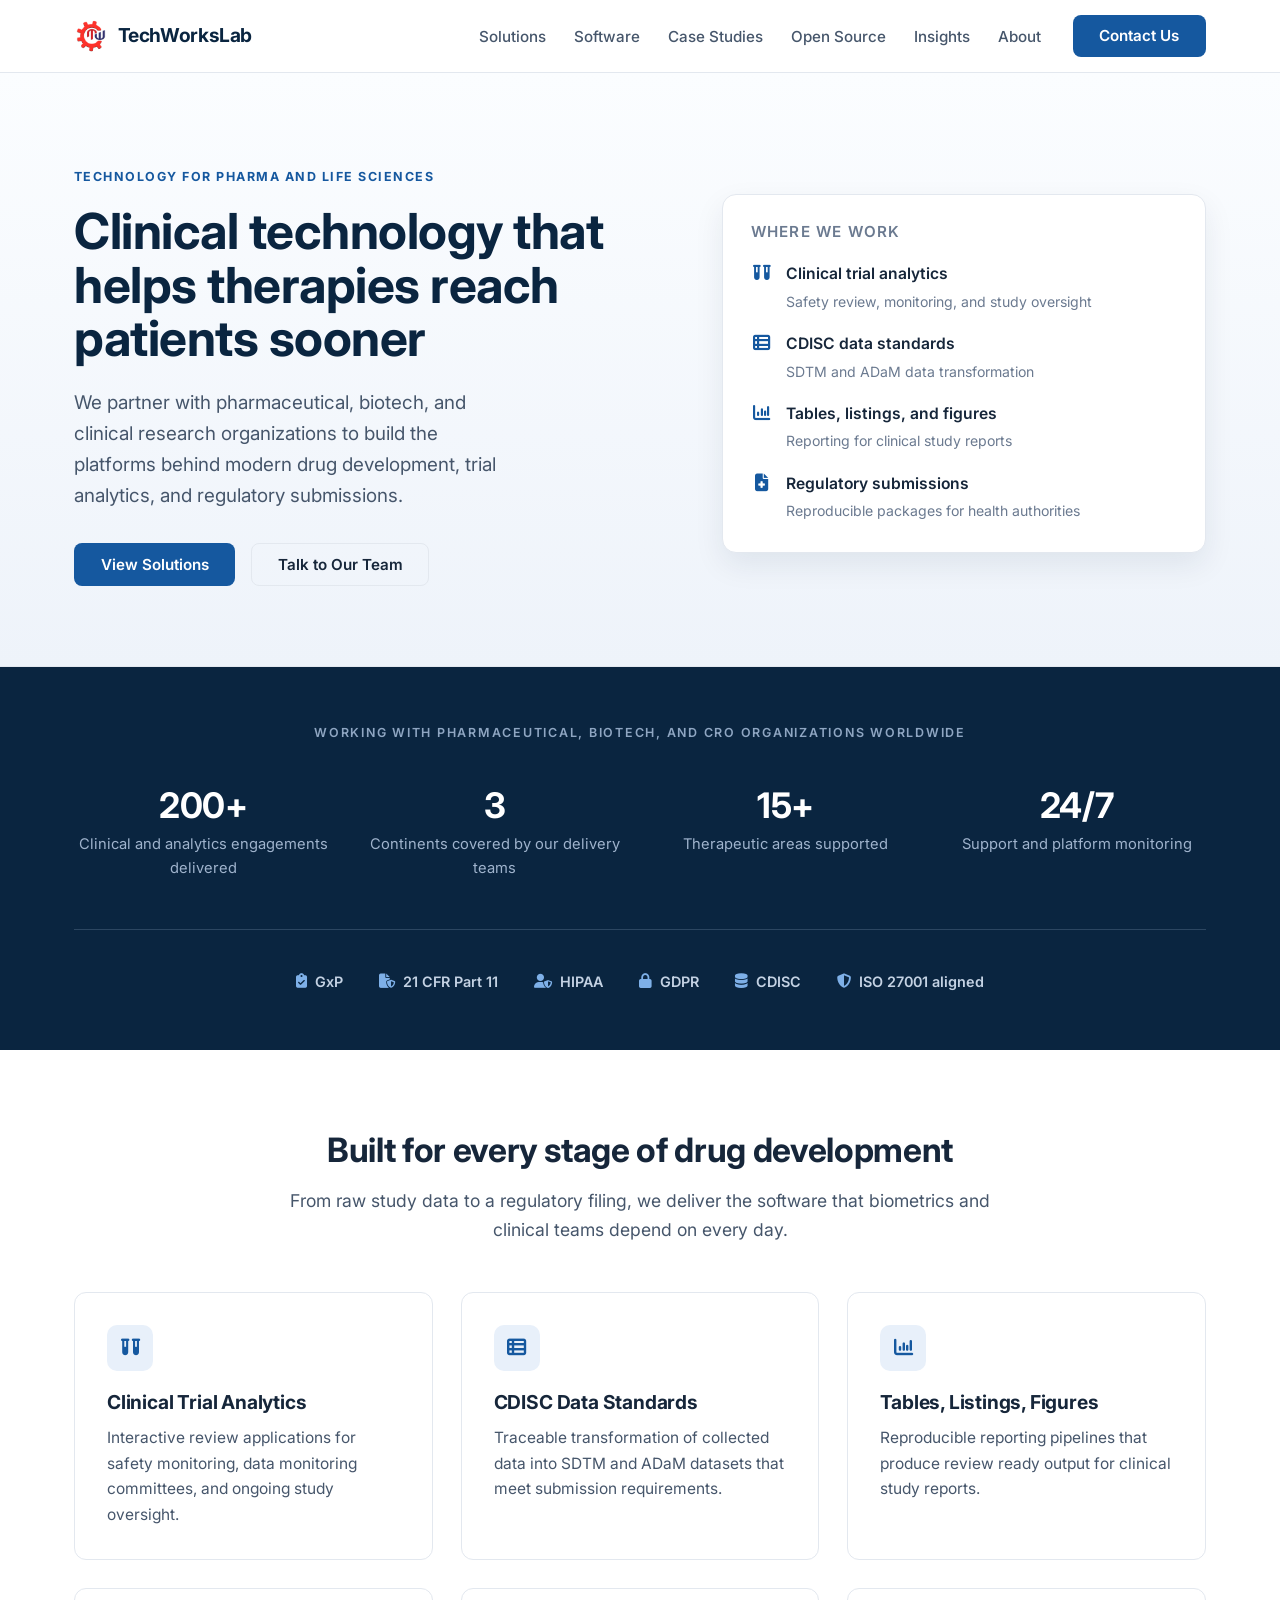
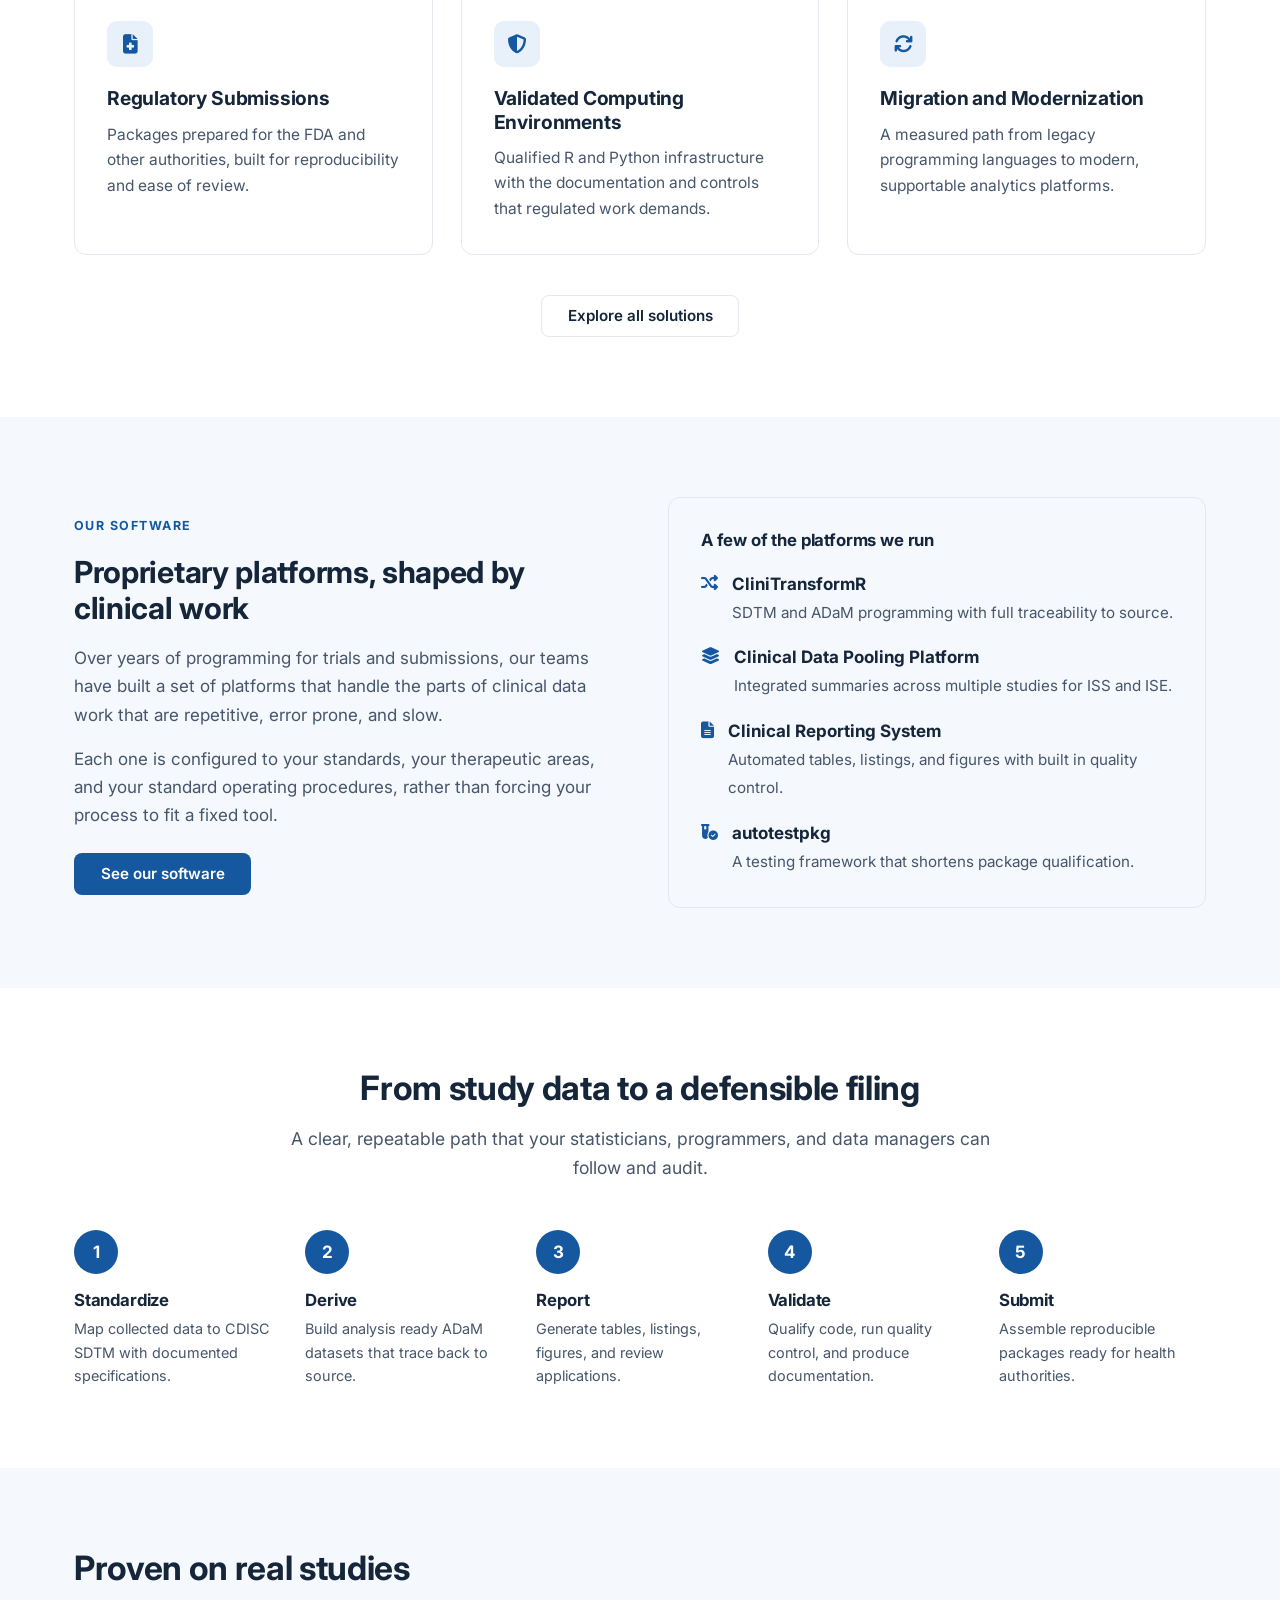
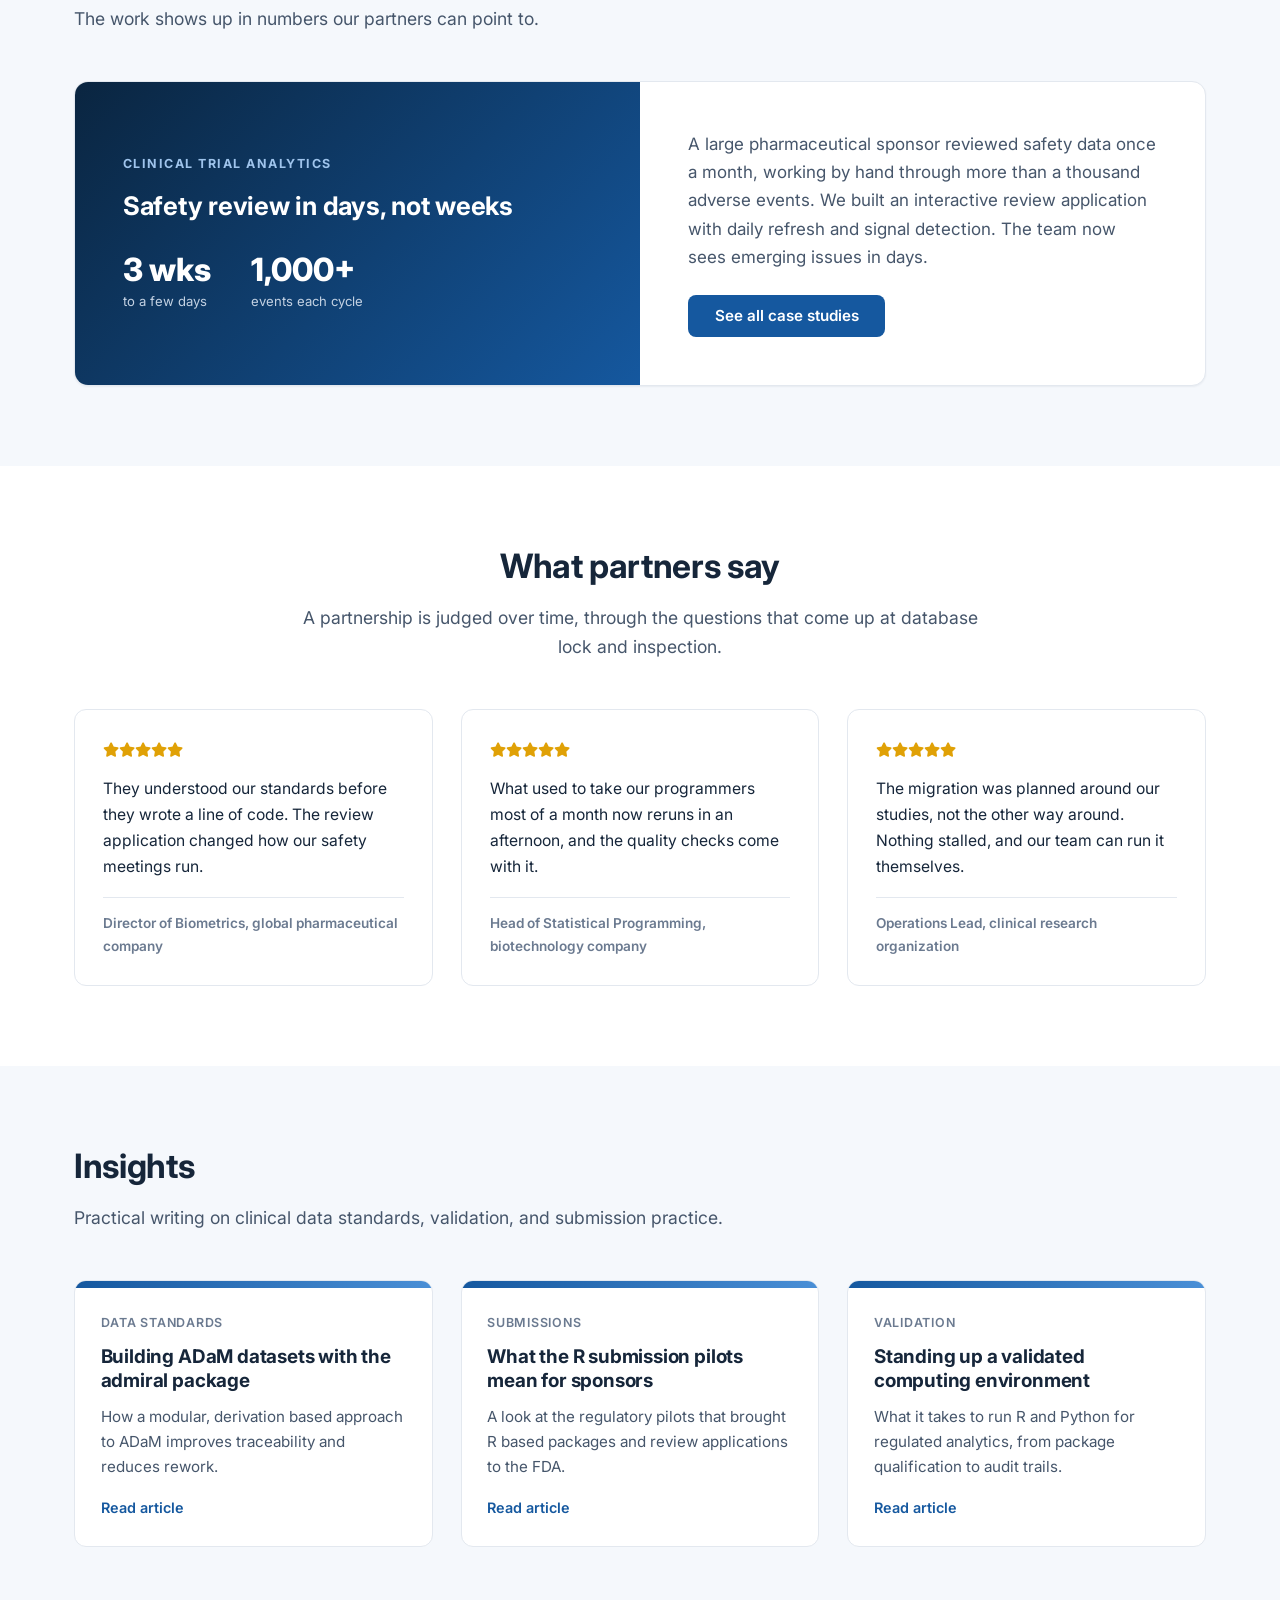
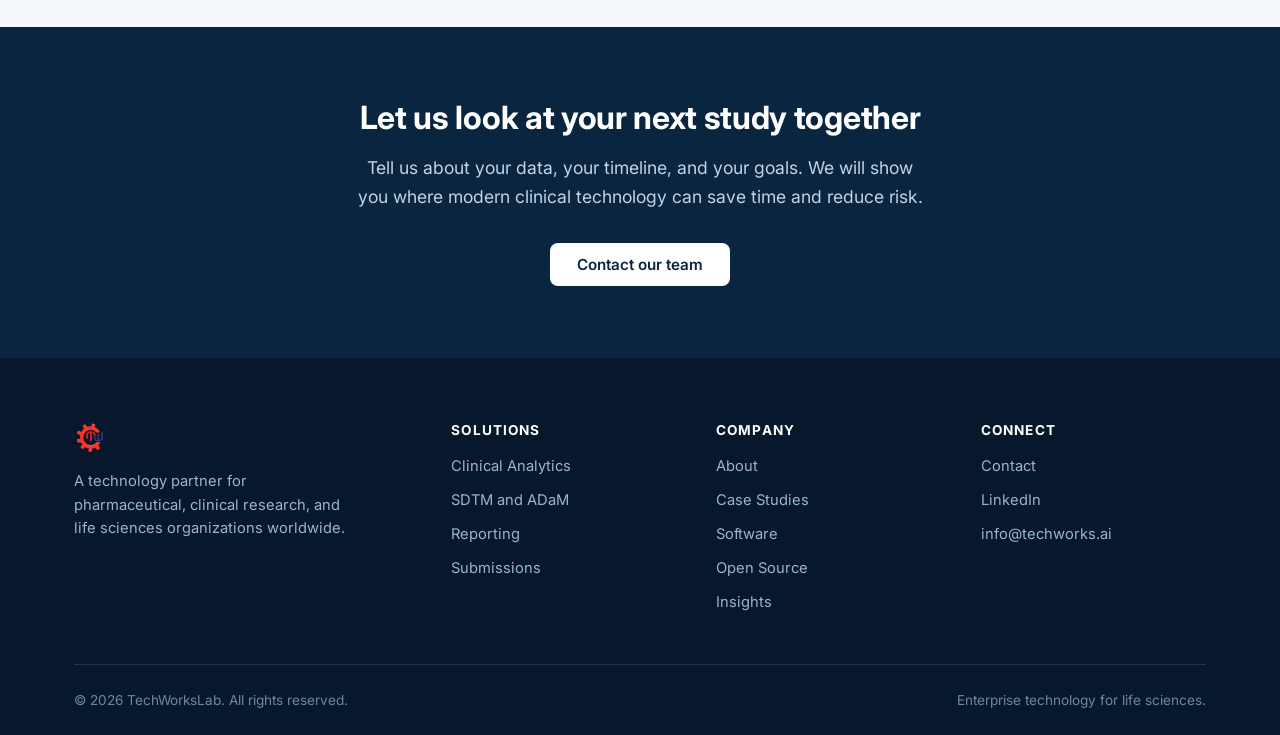
==== commit 4da74b8b: "Add case studies section and home page social proof" ====
--- a/index.html
+++ b/index.html
@@ -30,6 +30,7 @@
                 <ul class="nav-links">
                     <li><a href="solutions.html">Solutions</a></li>
                     <li><a href="software.html">Software</a></li>
+                    <li><a href="case-studies.html">Case Studies</a></li>
                     <li><a href="open-source.html">Open Source</a></li>
                     <li><a href="insights.html">Insights</a></li>
                     <li><a href="about.html">About</a></li>
@@ -171,6 +172,57 @@
         </div>
     </section>
 
+    <!-- Featured case -->
+    <section class="section-alt">
+        <div class="container">
+            <div class="section-head">
+                <h2>Proven on real studies</h2>
+                <p>The work shows up in numbers our partners can point to.</p>
+            </div>
+            <div class="featured-case">
+                <div class="featured-visual">
+                    <span class="fc-eyebrow">Clinical Trial Analytics</span>
+                    <h3 style="color:#fff;font-size:1.6rem;">Safety review in days, not weeks</h3>
+                    <div class="fc-stats">
+                        <div><span>3 wks</span><small>to a few days</small></div>
+                        <div><span>1,000+</span><small>events each cycle</small></div>
+                    </div>
+                </div>
+                <div class="featured-body">
+                    <p>A large pharmaceutical sponsor reviewed safety data once a month, working by hand through more than a thousand adverse events. We built an interactive review application with daily refresh and signal detection. The team now sees emerging issues in days.</p>
+                    <a href="case-studies.html" class="btn btn-primary" style="margin-top:0.5rem;align-self:flex-start;">See all case studies</a>
+                </div>
+            </div>
+        </div>
+    </section>
+
+    <!-- Testimonials -->
+    <section>
+        <div class="container">
+            <div class="section-head center">
+                <h2>What partners say</h2>
+                <p>A partnership is judged over time, through the questions that come up at database lock and inspection.</p>
+            </div>
+            <div class="testimonials">
+                <div class="testimonial">
+                    <div class="stars"><i class="fas fa-star"></i><i class="fas fa-star"></i><i class="fas fa-star"></i><i class="fas fa-star"></i><i class="fas fa-star"></i></div>
+                    <p>They understood our standards before they wrote a line of code. The review application changed how our safety meetings run.</p>
+                    <div class="attr">Director of Biometrics, global pharmaceutical company</div>
+                </div>
+                <div class="testimonial">
+                    <div class="stars"><i class="fas fa-star"></i><i class="fas fa-star"></i><i class="fas fa-star"></i><i class="fas fa-star"></i><i class="fas fa-star"></i></div>
+                    <p>What used to take our programmers most of a month now reruns in an afternoon, and the quality checks come with it.</p>
+                    <div class="attr">Head of Statistical Programming, biotechnology company</div>
+                </div>
+                <div class="testimonial">
+                    <div class="stars"><i class="fas fa-star"></i><i class="fas fa-star"></i><i class="fas fa-star"></i><i class="fas fa-star"></i><i class="fas fa-star"></i></div>
+                    <p>The migration was planned around our studies, not the other way around. Nothing stalled, and our team can run it themselves.</p>
+                    <div class="attr">Operations Lead, clinical research organization</div>
+                </div>
+            </div>
+        </div>
+    </section>
+
     <!-- Insights preview -->
     <section class="section-alt">
         <div class="container">
@@ -237,6 +289,7 @@
                 <div class="footer-col">
                     <h4>Company</h4>
                     <a href="about.html">About</a>
+                    <a href="case-studies.html">Case Studies</a>
                     <a href="software.html">Software</a>
                     <a href="open-source.html">Open Source</a>
                     <a href="insights.html">Insights</a>
--- a/styles.css
+++ b/styles.css
@@ -1011,6 +1011,350 @@
     color: #6f86a3;
 }
 
+/* Results band ------------------------------------------------------------ */
+.results-band {
+    background: var(--bg-alt);
+    border-top: 1px solid var(--line);
+    border-bottom: 1px solid var(--line);
+}
+
+.results-grid {
+    display: grid;
+    grid-template-columns: repeat(4, 1fr);
+    gap: 2rem;
+}
+
+.result {
+    text-align: center;
+}
+
+.result .big {
+    font-size: 2.4rem;
+    font-weight: 800;
+    color: var(--accent);
+    line-height: 1;
+    letter-spacing: -0.02em;
+    margin-bottom: 0.5rem;
+}
+
+.result p {
+    color: var(--body);
+    font-size: 0.95rem;
+}
+
+/* Logos / trust row (text wordmarks) -------------------------------------- */
+.trust-row {
+    display: flex;
+    flex-wrap: wrap;
+    justify-content: center;
+    align-items: center;
+    gap: 1rem 2.5rem;
+    margin-top: 2rem;
+}
+
+.trust-row span {
+    color: var(--muted);
+    font-weight: 700;
+    font-size: 1.05rem;
+    letter-spacing: -0.01em;
+    opacity: 0.75;
+}
+
+/* Case study cards -------------------------------------------------------- */
+.case-grid {
+    display: grid;
+    grid-template-columns: repeat(3, 1fr);
+    gap: 1.75rem;
+}
+
+.case-card {
+    background: #fff;
+    border: 1px solid var(--line);
+    border-radius: 12px;
+    overflow: hidden;
+    display: flex;
+    flex-direction: column;
+    transition: box-shadow 0.2s ease, transform 0.2s ease;
+}
+
+.case-card:hover {
+    box-shadow: var(--shadow-md);
+    transform: translateY(-3px);
+}
+
+.case-banner {
+    height: 90px;
+    background: linear-gradient(135deg, var(--navy) 0%, var(--accent) 100%);
+    display: flex;
+    align-items: center;
+    justify-content: center;
+    color: rgba(255, 255, 255, 0.92);
+    font-size: 1.6rem;
+}
+
+.case-banner.alt { background: linear-gradient(135deg, #0f4179 0%, #2f8fd0 100%); }
+.case-banner.alt2 { background: linear-gradient(135deg, #123a5e 0%, #1e7a6b 100%); }
+
+.case-card .case-body {
+    padding: 1.6rem;
+    display: flex;
+    flex-direction: column;
+    flex-grow: 1;
+}
+
+.case-cat {
+    font-size: 0.74rem;
+    font-weight: 700;
+    text-transform: uppercase;
+    letter-spacing: 0.07em;
+    color: var(--accent);
+    margin-bottom: 0.6rem;
+}
+
+.case-card h3 {
+    font-size: 1.15rem;
+    line-height: 1.3;
+    margin-bottom: 0.5rem;
+}
+
+.case-card h3 a { color: var(--ink); }
+.case-card h3 a:hover { color: var(--accent); }
+
+.case-client {
+    font-size: 0.88rem;
+    color: var(--muted);
+    margin-bottom: 1rem;
+}
+
+.case-metric {
+    margin-top: auto;
+    padding-top: 1rem;
+    border-top: 1px solid var(--line);
+    font-size: 0.9rem;
+    color: var(--body);
+}
+
+.case-metric strong {
+    color: var(--accent);
+    font-weight: 700;
+}
+
+/* Featured case ----------------------------------------------------------- */
+.featured-case {
+    display: grid;
+    grid-template-columns: 1fr 1fr;
+    gap: 0;
+    border: 1px solid var(--line);
+    border-radius: 14px;
+    overflow: hidden;
+    background: #fff;
+    box-shadow: var(--shadow-sm);
+}
+
+.featured-visual {
+    background: linear-gradient(135deg, var(--navy) 0%, var(--accent) 100%);
+    color: #fff;
+    padding: 3rem;
+    display: flex;
+    flex-direction: column;
+    justify-content: center;
+}
+
+.featured-visual .fc-eyebrow {
+    font-size: 0.78rem;
+    font-weight: 700;
+    text-transform: uppercase;
+    letter-spacing: 0.12em;
+    color: #9fc4ec;
+    margin-bottom: 1rem;
+}
+
+.featured-visual .fc-stats {
+    display: flex;
+    gap: 2.5rem;
+    margin-top: 2rem;
+}
+
+.featured-visual .fc-stats div span {
+    display: block;
+    font-size: 2rem;
+    font-weight: 800;
+    line-height: 1;
+}
+
+.featured-visual .fc-stats div small {
+    font-size: 0.82rem;
+    color: #c4d2e3;
+}
+
+.featured-body {
+    padding: 3rem;
+    display: flex;
+    flex-direction: column;
+    justify-content: center;
+}
+
+.featured-body h3 {
+    font-size: 1.5rem;
+    margin-bottom: 1rem;
+}
+
+.featured-body p {
+    margin-bottom: 1rem;
+}
+
+/* Case study detail ------------------------------------------------------- */
+.case-hero {
+    background: var(--navy);
+    color: #fff;
+    padding: 4rem 0 3.5rem;
+}
+
+.case-hero .case-cat { color: #7eb0e8; }
+
+.case-hero h1 {
+    color: #fff;
+    font-size: 2.4rem;
+    max-width: 24ch;
+    margin-bottom: 1rem;
+}
+
+.case-hero .lead {
+    color: #c4d2e3;
+    font-size: 1.12rem;
+    max-width: 60ch;
+}
+
+.case-stats {
+    display: flex;
+    flex-wrap: wrap;
+    gap: 2.5rem;
+    margin-top: 2.5rem;
+    padding-top: 2rem;
+    border-top: 1px solid rgba(143, 166, 194, 0.3);
+}
+
+.case-stats div span {
+    display: block;
+    font-size: 2.2rem;
+    font-weight: 800;
+    color: #fff;
+    line-height: 1;
+}
+
+.case-stats div small {
+    font-size: 0.85rem;
+    color: #9fb3cc;
+}
+
+.case-layout {
+    display: grid;
+    grid-template-columns: 1fr 300px;
+    gap: 3.5rem;
+    align-items: start;
+}
+
+.case-main h2 {
+    font-size: 1.5rem;
+    margin: 2.25rem 0 0.9rem;
+}
+
+.case-main h2:first-child { margin-top: 0; }
+
+.case-main p { margin-bottom: 1.1rem; }
+
+.case-main ul {
+    margin: 0 0 1.2rem 1.2rem;
+}
+
+.case-main li { margin-bottom: 0.5rem; }
+
+.case-aside {
+    position: sticky;
+    top: 96px;
+    background: var(--bg-alt);
+    border: 1px solid var(--line);
+    border-radius: 12px;
+    padding: 1.75rem;
+}
+
+.case-aside h4 {
+    font-size: 0.8rem;
+    text-transform: uppercase;
+    letter-spacing: 0.07em;
+    color: var(--muted);
+    margin-bottom: 1rem;
+}
+
+.case-aside dl { font-size: 0.92rem; }
+
+.case-aside dt {
+    font-weight: 700;
+    color: var(--ink);
+    margin-top: 0.9rem;
+}
+
+.case-aside dt:first-child { margin-top: 0; }
+
+.case-aside dd { color: var(--body); }
+
+/* Quote / testimonial ----------------------------------------------------- */
+.quote-card {
+    background: var(--accent-soft);
+    border-left: 4px solid var(--accent);
+    border-radius: 0 12px 12px 0;
+    padding: 1.75rem 2rem;
+    margin: 2rem 0;
+}
+
+.quote-card p {
+    font-family: var(--serif);
+    font-size: 1.15rem;
+    font-style: italic;
+    color: var(--ink);
+    margin-bottom: 1rem;
+}
+
+.quote-card .attr {
+    font-size: 0.9rem;
+    color: var(--muted);
+    font-weight: 600;
+    font-style: normal;
+}
+
+.testimonials {
+    display: grid;
+    grid-template-columns: repeat(3, 1fr);
+    gap: 1.75rem;
+}
+
+.testimonial {
+    background: #fff;
+    border: 1px solid var(--line);
+    border-radius: 12px;
+    padding: 1.75rem;
+}
+
+.testimonial .stars {
+    color: #e0a106;
+    margin-bottom: 0.9rem;
+    font-size: 0.9rem;
+}
+
+.testimonial p {
+    color: var(--ink);
+    font-size: 0.98rem;
+    margin-bottom: 1.1rem;
+}
+
+.testimonial .attr {
+    font-size: 0.85rem;
+    color: var(--muted);
+    font-weight: 600;
+    padding-top: 0.9rem;
+    border-top: 1px solid var(--line);
+}
+
 /* Utilities --------------------------------------------------------------- */
 .mt-0 { margin-top: 0; }
 .center { text-align: center; }
@@ -1019,11 +1363,12 @@
 @media (max-width: 940px) {
     .hero-grid { grid-template-columns: 1fr; gap: 2.5rem; }
     .hero h1 { font-size: 2.5rem; }
-    .grid-3, .grid-4, .pkg-grid, .posts { grid-template-columns: repeat(2, 1fr); }
+    .grid-3, .grid-4, .pkg-grid, .posts, .case-grid, .testimonials { grid-template-columns: repeat(2, 1fr); }
     .steps { grid-template-columns: repeat(2, 1fr); }
-    .split, .contact-grid { grid-template-columns: 1fr; gap: 2rem; }
-    .facts-grid { grid-template-columns: repeat(2, 1fr); }
+    .split, .contact-grid, .featured-case, .case-layout { grid-template-columns: 1fr; gap: 2rem; }
+    .facts-grid, .results-grid { grid-template-columns: repeat(2, 1fr); }
     .footer-top { grid-template-columns: 1fr 1fr; }
+    .case-aside { position: static; }
 }
 
 @media (max-width: 760px) {
@@ -1054,13 +1399,17 @@
     .nav-cta { display: none; }
     .nav-toggle { display: flex; }
 
-    .grid-2, .grid-3, .grid-4, .pkg-grid, .posts, .facts-grid, .steps {
+    .grid-2, .grid-3, .grid-4, .pkg-grid, .posts, .facts-grid, .steps,
+    .case-grid, .testimonials, .results-grid {
         grid-template-columns: 1fr;
     }
 
     .footer-top { grid-template-columns: 1fr 1fr; gap: 1.75rem; }
     .hero h1 { font-size: 2.1rem; }
     .page-header h1 { font-size: 2rem; }
+    .case-hero h1 { font-size: 1.9rem; }
+    .featured-visual, .featured-body { padding: 2rem; }
+    .case-stats div span { font-size: 1.8rem; }
     section { padding: 3.5rem 0; }
     .article h1 { font-size: 1.9rem; }
     .article-prose { font-size: 1.08rem; }
